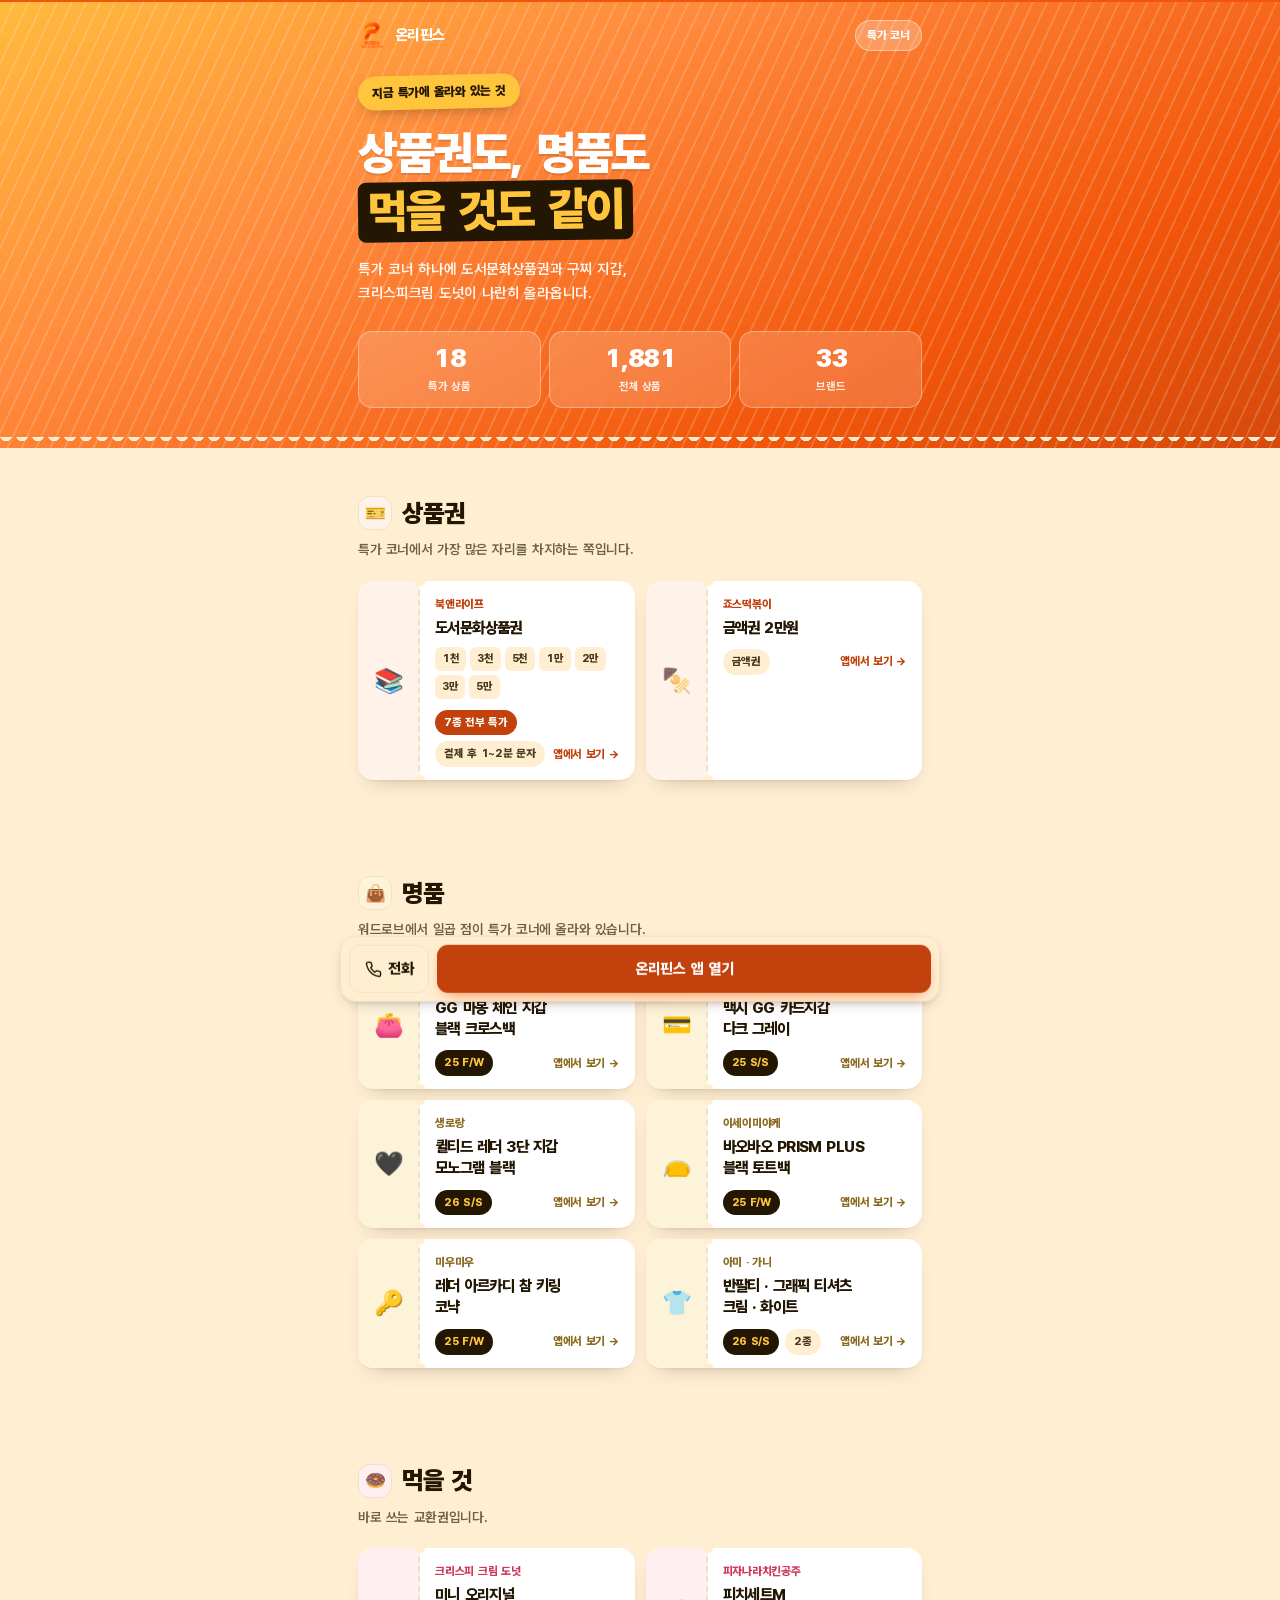
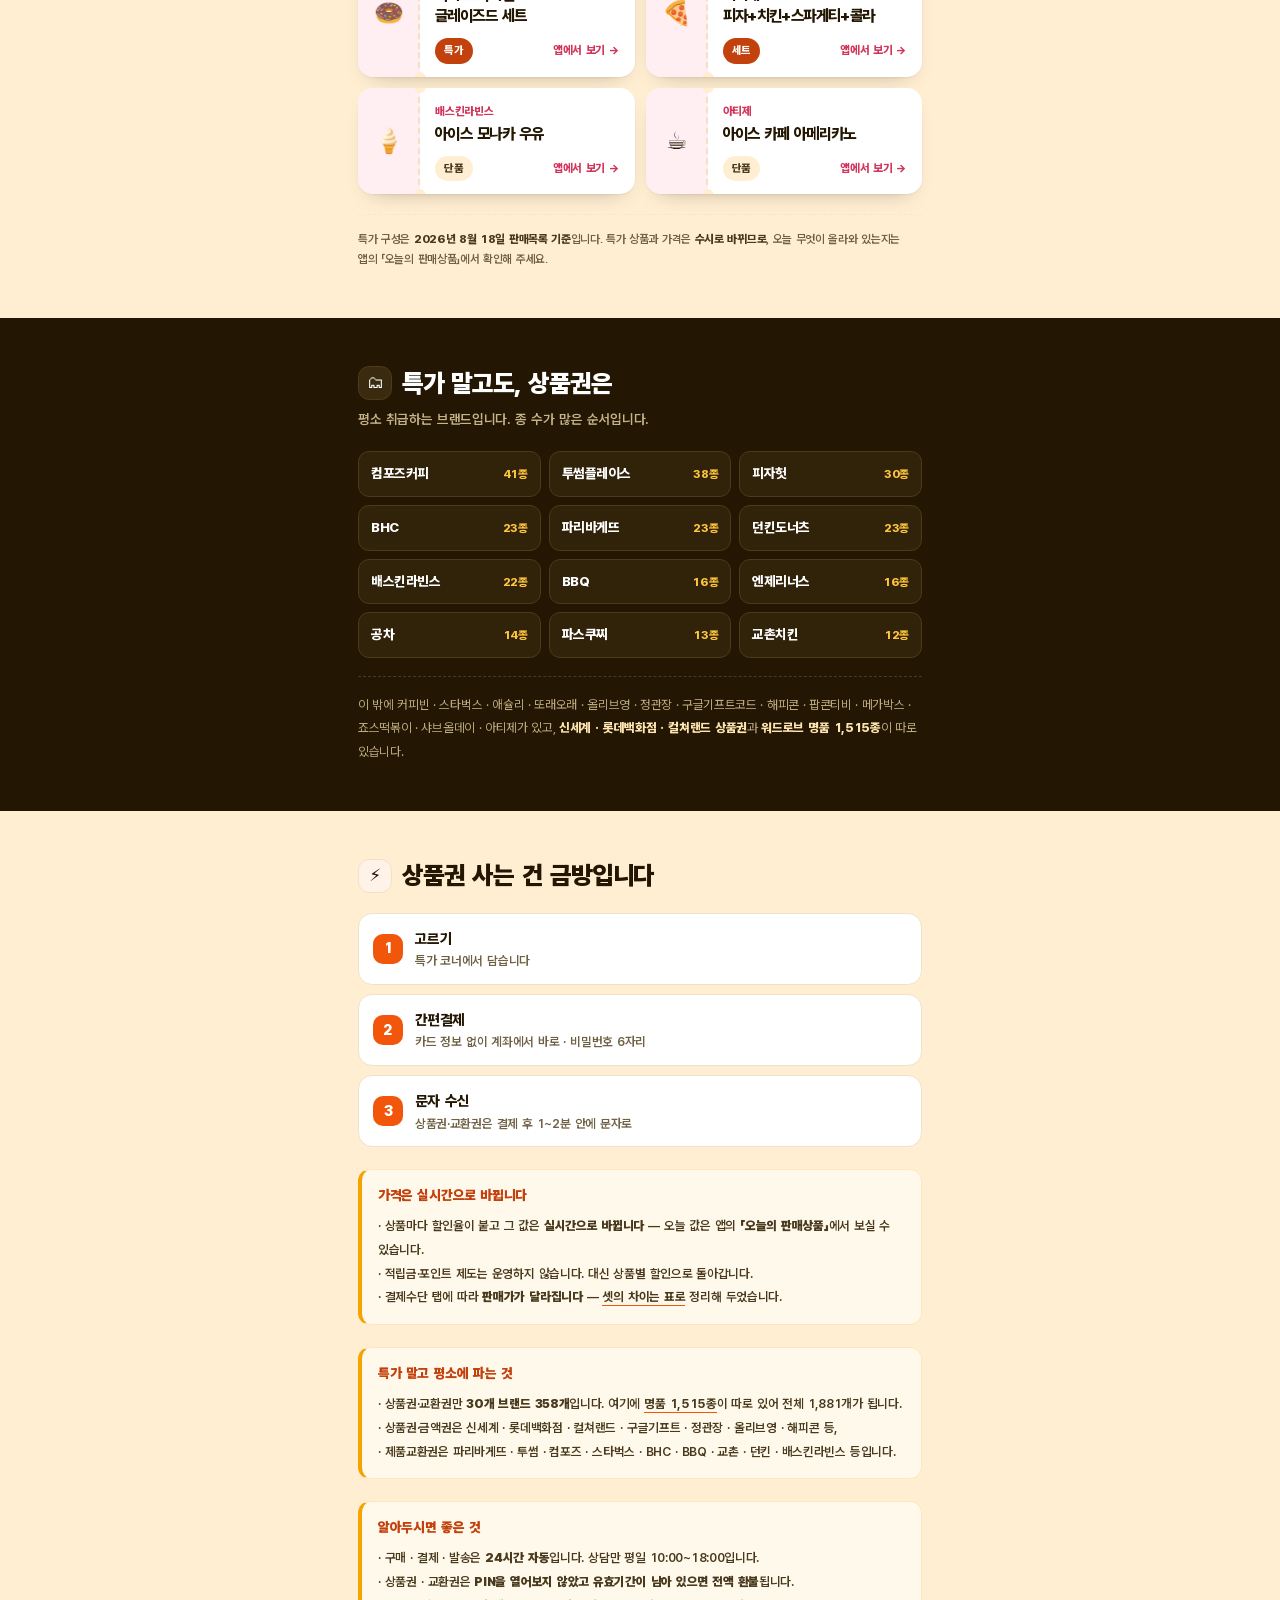
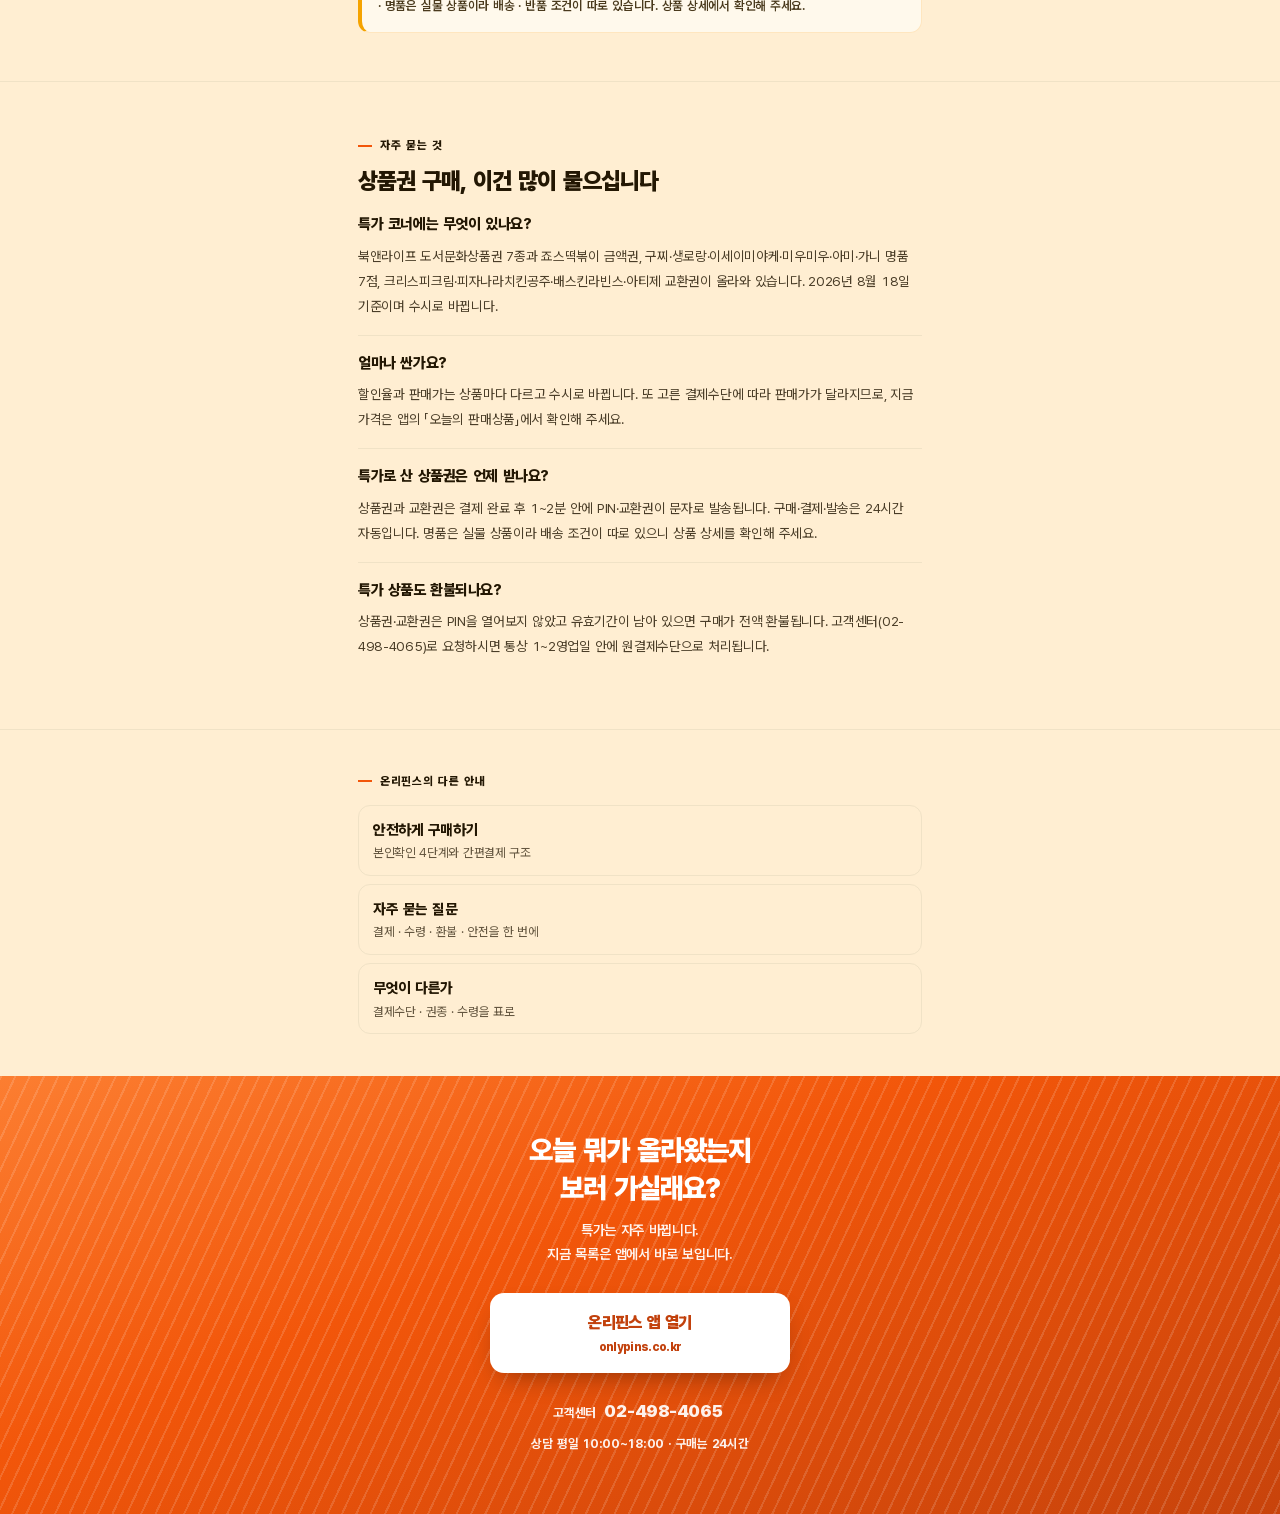
==== index.html @ bbe63d7d "Add files via upload" ====
<!DOCTYPE html>
<html lang="ko">
<head>
<meta charset="utf-8">
<meta name="viewport" content="width=device-width, initial-scale=1, viewport-fit=cover">

<!-- GA4 — 측정 ID 정본은 _사이트파일.mjs 의 GA4_ID 하나다. 여기에 값을 적지 말 것. -->
<script async src="https://www.googletagmanager.com/gtag/js?id=G-9EMR2JH7BD"></script>
<script>
  window.dataLayer = window.dataLayer || [];
  function gtag(){dataLayer.push(arguments);}
  gtag('js', new Date());
  gtag('config', 'G-9EMR2JH7BD');
</script>


<title>오늘의 상품권 특가 — 도서문화상품권·명품·먹거리 | 온리핀스</title>
<meta name="description" content="온리핀스 특가 코너의 상품권·명품·먹거리를 한자리에. 도서문화상품권 7종, 구찌·생로랑·미우미우 명품, 크리스피크림·배스킨라빈스·피자나라 교환권. 결제 후 1~2분 문자 발송, 구매는 24시간 자동입니다.">
<meta name="keywords" content="상품권 특가,상품권 할인,상품권 판매,컬쳐랜드상품권,신세계상품권,롯데상품권,문화상품권,도서문화상품권,기프티콘 할인,교환권,크리스피크림 쿠폰,배스킨라빈스 쿠폰,명품 특가,모바일상품권,온리핀스">
<meta name="robots" content="index, follow, max-image-preview:large">
<meta name="theme-color" content="#f2560a">
<!-- 파비콘 — 구글은 «모바일 검색 결과에 파비콘을 표시»한다. data URI 로는 안 되고
     크롤러가 «가져갈 수 있는 주소»여야 한다. 주소를 바꾸지 말 것(다시 크롤될 때까지 그대로). -->
<link rel="icon" type="image/png" sizes="96x96" href="/favicon.png">
<link rel="apple-touch-icon" href="/apple-touch-icon.png">
<!-- 사이트 소유확인 — 검색엔진 콘솔용. 공개 노출이 전제인 확인 토큰이라 비밀값이 아니다.
     ⚠️ 지우면 소유확인이 풀려 Search Console 접근이 끊긴다. 값은 _사이트파일.mjs 의 GSV 표에서 온다. -->
<meta name="google-site-verification" content="tQSWcEKbFO4FKMUNySO-YBs_RyIuwt_-PWj1wFrTC7w">
<meta name="google-site-verification" content="-GleRrF3YU4qh0jkxEr4fKm2OeDsyp7maoGALSA-G4Q">
<!--SEO:ABS-->
<link rel="canonical" href="https://adpr0003.onlypins.co.kr/">
<meta property="og:type" content="website">
<meta property="og:site_name" content="온리핀스">
<meta property="og:locale" content="ko_KR">
<meta property="og:url" content="https://adpr0003.onlypins.co.kr/">
<meta property="og:title" content="오늘의 특가 — 상품권·명품·먹거리 한자리에">
<meta property="og:description" content="도서문화상품권 7종부터 구찌·생로랑 명품, 크리스피크림·배스킨라빈스까지. 결제 후 1~2분 문자.">
<meta property="og:image" content="https://adpr0003.onlypins.co.kr/og-image.png">
<meta name="twitter:card" content="summary_large_image">

<!-- 구조화 데이터 — 08-18 판매목록 실측.
     ⚠️ 할인율·판매가는 수시로 바뀌므로 Product/offers 를 쓰지 않는다(어긋나면 허위표시). -->
<script type="application/ld+json">
{
  "@context": "https://schema.org",
  "@graph": [
    {
      "@type": "Organization",
      "@id": "https://adpr0003.onlypins.co.kr/#org",
      "name": "온리핀스",
      "alternateName": "ONLYPINS",
      "url": "https://onlypins.co.kr",
      "logo": "https://adpr0003.onlypins.co.kr/og-image.png",
      "contactPoint": {
        "@type": "ContactPoint",
        "telephone": "+82-2-498-4065",
        "contactType": "customer service",
        "areaServed": "KR",
        "availableLanguage": "Korean",
        "hoursAvailable": {
          "@type": "OpeningHoursSpecification",
          "dayOfWeek": ["Monday","Tuesday","Wednesday","Thursday","Friday"],
          "opens": "10:00",
          "closes": "18:00"
        }
      }
    },
    {
      "@type": "BreadcrumbList",
      "itemListElement": [
        { "@type": "ListItem", "position": 1, "name": "온리핀스", "item": "https://onlypins.co.kr" },
        { "@type": "ListItem", "position": 2, "name": "오늘의 특가", "item": "https://adpr0003.onlypins.co.kr/" }
      ]
    },
    {
      "@type": "CollectionPage",
      "@id": "https://adpr0003.onlypins.co.kr/#page",
      "url": "https://adpr0003.onlypins.co.kr/",
      "name": "오늘의 상품권 특가 — 도서문화상품권·명품·먹거리 | 온리핀스",
      "description": "도서문화상품권 7종, 구찌·생로랑·미우미우 명품 특가, 크리스피크림·배스킨라빈스·피자나라 먹거리까지.",
      "inLanguage": "ko-KR",
      "datePublished": "2026-09-09",
      "dateModified": "2026-09-09",
      "isPartOf": { "@id": "https://adpr0003.onlypins.co.kr/#org" }
    },
    {
      "@type": "FAQPage",
      "mainEntity": [
        {
          "@type": "Question",
          "name": "특가 코너에는 무엇이 있나요?",
          "acceptedAnswer": {
            "@type": "Answer",
            "text": "북앤라이프 도서문화상품권 7종과 죠스떡볶이 금액권, 구찌·생로랑·이세이미야케·미우미우·아미·가니 명품 7점, 크리스피크림·피자나라치킨공주·배스킨라빈스·아티제 교환권이 올라와 있습니다. 2026년 8월 18일 기준이며 수시로 바뀝니다."
          }
        },
        {
          "@type": "Question",
          "name": "얼마나 싼가요?",
          "acceptedAnswer": {
            "@type": "Answer",
            "text": "할인율과 판매가는 상품마다 다르고 수시로 바뀝니다. 또 고른 결제수단에 따라 판매가가 달라지므로, 지금 가격은 앱의 「오늘의 판매상품」에서 확인해 주세요."
          }
        },
        {
          "@type": "Question",
          "name": "특가로 산 상품권은 언제 받나요?",
          "acceptedAnswer": {
            "@type": "Answer",
            "text": "상품권과 교환권은 결제 완료 후 1~2분 안에 PIN·교환권이 문자로 발송됩니다. 구매·결제·발송은 24시간 자동입니다. 명품은 실물 상품이라 배송 조건이 따로 있으니 상품 상세를 확인해 주세요."
          }
        },
        {
          "@type": "Question",
          "name": "특가 상품도 환불되나요?",
          "acceptedAnswer": {
            "@type": "Answer",
            "text": "상품권·교환권은 PIN을 열어보지 않았고 유효기간이 남아 있으면 구매가 전액 환불됩니다. 고객센터(02-498-4065)로 요청하시면 통상 1~2영업일 안에 원결제수단으로 처리됩니다."
          }
        }
      ]
    }
  ]
}
</script>
<!--/SEO:ABS-->
<style>
/* 자동 생성 — python _폰트빌드.py 003-특가상품
   이 페이지에 실제로 쓰인 글자만 남긴 서브셋이다. 손으로 고치지 말 것.
   본문 글자가 바뀌면 아래 해시가 달라진다 → _검증.mjs 가 「낡았다」로 잡는다.
   charset-sha: c8efdc0d5d6b005e
   글자 450자 · 폰트 1종 · 합계 75.0KB (base64 는 약 1.33배) */
@font-face{
  font-family:'Pretendard';
  src:url([data-uri]) format('woff2');
  font-weight:100 900; font-style:normal; font-display:block;
}
</style>
<style>
  /* ─────────────────────────────────────────────
     003 특가 — v2 (2026-09-09 전면 재디자인)
     딜 / 티켓 팝. 워드로브(차분·세리프·여백)와 정반대로 간다.
     노랑·오렌지 / 굵은 산세리프(Pretendard 900) / 「진짜 티켓처럼」 세로 절취선 / 촘촘한 그리드.

     ⭐ v2 에서 바뀐 것
       ① 티켓이 «가로 절취선 + 세로 쌓기» → «왼쪽 스텁 + 세로 절취선»으로. 폰에서 세로 길이가
          줄고, 무엇보다 티켓처럼 보인다(v1 은 그냥 카드에 점선이 그어진 모양이었다).
       ② 구역마다 색을 준다(--acc) — 상품권·명품·먹을 것이 눈으로 구분된다.
       ③ 이모지는 «색 타일 안»에 넣는다. 맨몸 이모지는 기기마다 크기·정렬이 튀어 조판이 흔들린다.
     ───────────────────────────────────────────── */
  :root{
    --o:#f2560a; --o-d:#c2410c; --o-l:#ff8a3d;
    --y:#ffc63d; --y-d:#f5a300;
    --ink:#231703; --ink-2:#4a3a1d;
    --mute:#6f6144;
    --cream:#ffeed2;      /* 티켓 노치가 뚫고 나갈 «단색» 바탕.
                             ⚠️ 카드(#fff)와 색이 가까우면 노치·절취선이 «보이지 않는다».
                             #fff6e4 로 뒀더니 티켓 효과가 통째로 죽었다(09-08 실측) → 한 단 진하게. */
    --cream-2:#ffe6bf;
    --card:#ffffff;
    --line:#f0e2c6;
    --maxw:540px;

    /* ⚠️ 이 페이지가 밝은 화면임을 «선언»한다. 안 적으면 안드로이드 크롬의 자동 다크가
       색을 제 맘대로 뒤집어 대비가 무너진다(우리가 고른 색이 아니게 된다). */
    color-scheme:light;
    /* 공통 품질 레이어(_공통.css) 계약 — 값을 새로 적지 않고 위 팔레트를 가리킨다. */
    --u-accent:var(--o); --u-accent-2:var(--o-d); --u-on-accent:#fff;
    --u-ink:var(--ink); --u-paper:var(--cream); --u-line:var(--line);
    --u-pad:18px;
    --u-h1-min:31px; --u-h1-vw:9.75vw; --u-h1-max:46px;
  }
  *,*::before,*::after{box-sizing:border-box}
  html{-webkit-text-size-adjust:100%}
  body{
    margin:0; background:var(--cream); color:var(--ink);
    font-family:'Pretendard',system-ui,-apple-system,"Segoe UI","Apple SD Gothic Neo","Malgun Gothic",sans-serif;
    font-size:15.5px; line-height:1.62; letter-spacing:-.02em;
    font-feature-settings:"tnum" 1;
    word-break:keep-all; overflow-wrap:break-word;
  }
  .wrap{max-width:var(--maxw); margin:0 auto; padding:0 var(--u-pad)}
  section{padding:clamp(36px,9vw,48px) 0; --acc:var(--o-d); --acc-t:#fff2e8}
  h1,h2,h3{margin:0; font-weight:900; letter-spacing:-.045em; line-height:1.22}
  p{margin:0}

  /* ══ 히어로 ══════════════════════════════ */
  .hero{
    position:relative; overflow:hidden; color:#fff;
    background:linear-gradient(152deg,var(--y) -8%, var(--o-l) 34%, var(--o) 74%, var(--o-d) 118%);
  }
  .hero::before{     /* 비스듬한 줄무늬 — 「세일」의 시각 언어 */
    content:""; position:absolute; inset:0; pointer-events:none; opacity:.16;
    background:repeating-linear-gradient(115deg, #fff 0 2px, transparent 2px 13px);
  }
  .hero::after{      /* 아래 가장자리 톱니 — 티켓을 찢어낸 자리 */
    content:""; position:absolute; left:0; right:0; bottom:-1px; height:12px;
    background:radial-gradient(circle at 6px -2px, var(--cream) 6px, transparent 6.5px) repeat-x;
    background-size:16px 12px;
  }
  .hero-in{position:relative; max-width:var(--maxw); margin:0 auto; padding:20px var(--u-pad) 40px}

  .bar{display:flex; align-items:center; gap:9px; margin-bottom:24px}
  .bar img{width:28px; height:28px; border-radius:8px; display:block}
  .bar .bn{font-weight:800; font-size:15px; letter-spacing:-.04em}
  .bar .tag{
    margin-left:auto; font-size:11.5px; font-weight:800;
    background:rgba(255,255,255,.24); border:1px solid rgba(255,255,255,.42);
    padding:5px 11px; border-radius:999px; letter-spacing:-.02em;
  }
  .badge{
    display:inline-block; font-size:12.5px; font-weight:900; color:var(--ink);
    background:var(--y); padding:7px 14px; border-radius:999px; margin-bottom:16px;
    box-shadow:0 6px 16px -8px rgba(35,23,3,.5); transform:rotate(-1.4deg);
  }
  h1{color:#fff; text-shadow:0 2px 0 rgba(0,0,0,.10)}
  h1 .u{
    display:inline-block; background:var(--ink); color:var(--y);
    padding:1px 10px 3px; border-radius:8px; transform:rotate(-.8deg);
  }
  .hsub{margin-top:16px; font-size:14.5px; font-weight:600; color:rgba(255,255,255,.94); line-height:1.66}

  .stats{
    display:grid; grid-template-columns:repeat(3,1fr); gap:8px; margin-top:26px;
  }
  .st{
    background:rgba(255,255,255,.17); border:1px solid rgba(255,255,255,.34);
    border-radius:14px; padding:13px 6px 11px; text-align:center;
    -webkit-backdrop-filter:blur(6px); backdrop-filter:blur(6px);
  }
  .st .v{font-size:clamp(21px,6.2vw,26px); font-weight:900; letter-spacing:-.05em; line-height:1}
  .st .l{font-size:11px; font-weight:700; color:rgba(255,255,255,.86); margin-top:7px}

  /* ══ 구역 머리 ═══════════════════════════ */
  .sh{display:flex; align-items:center; gap:10px}
  .sh .ic{
    width:34px; height:34px; border-radius:11px; flex:none;
    display:grid; place-items:center; font-size:17px; line-height:1;
    background:var(--acc-t); border:1px solid var(--line);
  }
  .sh h2{font-size:clamp(21px,6vw,25px)}
  .ssub{margin-top:9px; font-size:13.5px; color:var(--mute); font-weight:600}

  /* ══ 티켓 ════════════════════════════════
     왼쪽 스텁 + 세로 절취선. 노치는 바탕색(--cream)으로 «뚫어» 그린다. */
  .tickets{display:grid; gap:11px; margin-top:20px}
  .tk{
    position:relative; display:grid; grid-template-columns:62px 1fr;
    background:var(--card); border-radius:15px; overflow:hidden;
    box-shadow:0 1px 2px rgba(35,23,3,.05), 0 10px 22px -14px rgba(35,23,3,.35);
  }
  .tk .stub{
    position:relative; display:grid; place-items:center; font-size:24px; line-height:1;
    background:var(--acc-t);
  }
  .tk .stub::after{      /* 절취선 */
    content:""; position:absolute; right:0; top:9px; bottom:9px; width:0;
    border-right:2px dashed var(--line);
  }
  .tk::before, .tk::after{   /* 절취선 양끝 노치 */
    content:""; position:absolute; left:62px; width:11px; height:11px; border-radius:50%;
    background:var(--cream); transform:translateX(-50%); z-index:1;
  }
  .tk::before{top:-6px}
  .tk::after{bottom:-6px}
  .tk .body{padding:14px 15px 13px}
  .tk .br{font-size:11.5px; font-weight:800; color:var(--acc); letter-spacing:-.02em}
  .tk .nm{font-size:15.5px; font-weight:800; letter-spacing:-.04em; margin-top:3px; line-height:1.38}
  .dens{display:flex; flex-wrap:wrap; gap:4px; margin-top:9px}
  .dens .dn{
    font-size:11px; font-weight:800; color:var(--ink-2);
    background:var(--cream); border-radius:6px; padding:3px 7px;
  }
  .tk-bot{display:flex; flex-wrap:wrap; align-items:center; gap:6px; margin-top:11px}
  .pill{
    font-size:11px; font-weight:800; letter-spacing:-.02em;
    background:var(--cream); color:var(--ink-2); border-radius:999px; padding:4px 9px;
  }
  .pill.hot{background:var(--o-d); color:#fff}
  .pill.gold{background:var(--ink); color:var(--y)}
  .go{margin-left:auto; font-size:11.5px; font-weight:800; color:var(--acc); white-space:nowrap}

  /* ══ 전체 카탈로그 ═══════════════════════ */
  .cat{background:var(--ink); color:#fff; --acc:var(--y); --acc-t:#3a2a10}
  .cat .sh .ic{background:#3a2a10; border-color:#4d3a18}
  .cat .ssub{color:#c6b489}
  .grid{display:grid; grid-template-columns:1fr 1fr; gap:8px; margin-top:20px}
  .gi{
    display:flex; align-items:baseline; gap:8px;
    background:#31220a; border:1px solid #4d3a18; border-radius:11px; padding:11px 12px;
  }
  .gi .n{font-size:13.5px; font-weight:800; letter-spacing:-.035em}
  .gi .c{margin-left:auto; font-size:11.5px; font-weight:800; color:var(--y)}
  .more{
    margin-top:18px; font-size:12.5px; color:#bdaa80; line-height:1.85;
    padding-top:16px; border-top:1px dashed #4d3a18;
  }
  .more b{color:#ffe6b0; font-weight:800}

  /* ══ 사는 법 ═════════════════════════════ */
  .flow{display:grid; gap:9px; margin-top:20px}
  .fl{
    display:flex; align-items:center; gap:12px;
    background:var(--card); border:1px solid var(--line); border-radius:14px; padding:13px 14px;
  }
  .fl .n{
    width:30px; height:30px; border-radius:10px; flex:none;
    display:grid; place-items:center; font-size:14px; font-weight:900;
    background:var(--o); color:#fff;
  }
  .fl .t{font-size:14.5px; font-weight:800; letter-spacing:-.035em}
  .fl .d{font-size:12.5px; color:var(--mute); margin-top:2px; font-weight:600; line-height:1.5}

  .memo{
    margin-top:22px; background:#fff9ec; border:1px solid var(--cream-2);
    border-left:4px solid var(--y-d); border-radius:12px; padding:15px 16px;
  }
  .memo .h{font-size:13.5px; font-weight:900; color:var(--o-d); margin-bottom:7px}
  .memo .p{font-size:12.5px; color:var(--ink-2); line-height:1.9; font-weight:600}
  .memo .p b{font-weight:900}

  .asof{
    margin-top:20px; padding-top:15px; border-top:1px dashed var(--cream-2);
    font-size:11.5px; color:var(--mute); line-height:1.72; font-weight:600;
  }
  .asof b{color:var(--ink-2); font-weight:800}

  /* ══ CTA ═════════════════════════════════ */
  .cta{
    position:relative; overflow:hidden; text-align:center; color:#fff;
    background:linear-gradient(158deg,var(--o-l) -12%, var(--o) 40%, var(--o-d) 108%);
    padding:clamp(44px,11vw,56px) 0 clamp(48px,12vw,60px);
  }
  .cta::before{
    content:""; position:absolute; inset:0; opacity:.14; pointer-events:none;
    background:repeating-linear-gradient(115deg, #fff 0 2px, transparent 2px 13px);
  }
  .cta .wrap{position:relative}
  .cta h2{font-size:clamp(23px,6.8vw,28px); line-height:1.34}
  .cta .s{margin-top:12px; font-size:14px; font-weight:600; color:rgba(255,255,255,.94); line-height:1.7}
  .btn{
    display:block; margin:26px auto 0; max-width:300px;
    background:#fff; color:var(--o-d);
    font-size:16.5px; font-weight:900; letter-spacing:-.04em;
    padding:16px 20px; border-radius:14px; text-decoration:none;
    box-shadow:0 12px 28px -12px rgba(0,0,0,.42);
  }
  .btn .u{display:block; font-size:12px; font-weight:800; color:var(--o-d); margin-top:2px}
  .call{margin-top:16px; font-size:12.5px; color:rgba(255,255,255,.92); line-height:1.7; font-weight:700}
  /* 번호는 링크다 — 폰에서 눌러 바로 걸리게. 겉모습은 그대로, 탭 타깃만 확보한다. */
  .call .no{
    display:inline-flex; align-items:center; min-height:44px; padding:0 4px;
    font-size:17px; font-weight:900; letter-spacing:-.03em;
    color:inherit; text-decoration:none;
  }

  @media (min-width:560px){
    :root{--maxw:600px}
    .tickets{grid-template-columns:1fr 1fr}
    .grid{grid-template-columns:repeat(3,1fr)}
  }
</style>
<style>
/* ─────────────────────────────────────────────
   _공통.css — 홍보 랜딩 4종 공용 「모바일 품질 레이어」  (2026-09-09 신설)

   무엇을 담나 : 네 페이지가 «똑같이» 지켜야 하는 것만 담는다.
                 안전영역 · 유동 타이포 · 탭 피드백 · 포커스 · 모션 · 고정 CTA 바.
   무엇을 안 담나: 색 · 서체 · 레이아웃. 그건 페이지마다 다른 «정체성»이라 각 page.src.html 몫이다.

   ⚠️ 주입 위치는 «페이지 <style> 다음»이다(_랜딩빌드.mjs 의 COMMON_CSS 자리).
      뒤에 와야 같은 특정도에서 이 레이어가 이긴다. 앞에 넣으면 조용히 무시된다.

   ⭐ 페이지가 지켜야 할 계약 — :root 에 아래를 «기존 변수를 가리켜» 정의한다.
      값을 새로 적지 말 것(같은 상수가 두 곳에 생기면 조용히 갈린다 · AGENTS.md §7.2 🅖).

        --u-accent      주 강조색        예) var(--o)
        --u-on-accent   강조색 위 글자색  예) #fff
        --u-ink         본문 잉크        예) var(--ink)
        --u-paper       바탕             예) var(--paper)
        --u-line        경계선           예) var(--line)
        --u-pad         .wrap 좌우 패딩   ← .wrap 은 이 변수를 써야 한다(양쪽에 적지 말 것)
        --u-h1-min      h1 최소 크기
        --u-h1-max      h1 최대 크기
   ───────────────────────────────────────────── */

/* ── 1. 안전영역 — 노치·홈바를 피한다 ─────────
   viewport-fit=cover 를 켜 둔 채 env() 를 안 쓰면, 가로 모드 아이폰에서
   본문이 노치 밑으로 들어간다. 세로에서는 inset 이 0 이라 아무 영향이 없다. */
/* ⚠️ 히어로 안쪽 상자의 «클래스명이 페이지마다 다르다»(.hero-inner / .hero-in).
   여기에 이름을 나열하면 페이지가 하나 늘 때마다 이 파일도 고쳐야 한다 —
   그래서 이름이 아니라 «표시»(data-uedge)로 잡는다. 화면 가장자리에 닿는 상자에 붙인다. */
.wrap, [data-uedge]{
  padding-left:max(var(--u-pad), env(safe-area-inset-left));
  padding-right:max(var(--u-pad), env(safe-area-inset-right));
}

/* ── 2. 유동 타이포 — 320px(SE·폴드 커버)에서 430px(프로맥스)까지 ──
   px 고정이면 320 에서 답답하고 430 에서 허전하다. 8.4vw 는 두 끝을 다 잡는 기울기다. */
/* ⚠️ 기울기(--u-h1-vw)는 페이지마다 다르다 — 지금 크기를 «390px 기준으로 유지»하는 값이라야 한다.
   한 값으로 통일하면 제목이 커지거나 작아져 네 페이지의 인상이 바뀐다. */
h1{font-size:clamp(var(--u-h1-min), var(--u-h1-vw, 8.4vw), var(--u-h1-max))}
h1, h2{text-wrap:balance}      /* 제목 끝줄에 한 낱말만 남는 것을 막는다 */
p{text-wrap:pretty}

/* ── 3. 손가락 — 탭 피드백 · 포커스 · 최소 타깃 ─ */
a, button{
  -webkit-tap-highlight-color:transparent;
  touch-action:manipulation;           /* 더블탭 확대 대기 300ms 제거 */
}
a:active, button:active{transform:scale(.985)}
a, button{transition:transform .12s ease}
:focus-visible{
  outline:2px solid var(--u-accent);
  outline-offset:3px;
  border-radius:6px;
}
/* 키보드가 아닌 탭에서는 링을 그리지 않는다(모바일에서 눌린 뒤 링이 남는 문제) */
:focus:not(:focus-visible){outline:none}

/* ── 4. 이미지 — 레이아웃이 튀지 않게 ────────── */
img{max-width:100%; height:auto}

/* ── 5. 가로 스크롤러 — 페이지까지 끌려가지 않게 ─ */
[data-uscroll]{overscroll-behavior-x:contain; scroll-padding-inline:var(--u-pad)}

/* ── 6. 고정 CTA 바 ───────────────────────────
   앱 열기 버튼이 4,800px 아래 «맨 끝»에만 있으면, 중간에서 마음먹은 사람이
   거기까지 스크롤해야 한다. 히어로를 지나면 떠 있고, 맨 아래 CTA 가 보이면 숨는다. */
.ubar{
  position:fixed; left:0; right:0; bottom:0; z-index:50;
  padding:10px max(12px, env(safe-area-inset-left)) calc(10px + env(safe-area-inset-bottom)) max(12px, env(safe-area-inset-right));
  transform:translateY(130%);
  transition:transform .28s cubic-bezier(.22,1,.36,1);
  pointer-events:none;
}
.ubar.on{transform:translateY(0); pointer-events:auto}
/* ⚠️ 바 아래에 «그늘»(--u-paper 그라데이션)을 깔았다가 되물렸다(2026-09-09 실측).
   바는 밝은 구역과 어두운 구역 «양쪽» 위를 지나가는데, 그늘 색은 한 가지뿐이라
   반대 색 구역에서는 오히려 글자를 뿌옇게 지운다(002 의 검은 결제 구역에서 확인).
   대신 바 자신을 더 불투명하게 만들어 해결한다 — 뒤가 무슨 색이든 안전하다. */
.ubar-in{
  max-width:var(--maxw); margin:0 auto;
  display:flex; gap:8px; align-items:stretch;
  background:color-mix(in srgb, var(--u-paper) 93%, transparent);
  -webkit-backdrop-filter:saturate(180%) blur(14px);
  backdrop-filter:saturate(180%) blur(14px);
  border:1px solid var(--u-line);
  border-radius:16px;
  padding:8px;
  box-shadow:0 6px 18px -8px rgba(0,0,0,.28), 0 2px 6px -3px rgba(0,0,0,.18);
}
/* ⚠️ color-mix 미지원 브라우저에서는 위 background 가 통째로 무시돼 «투명»이 된다.
   먼저 불투명 바탕을 깔아 두고, 지원하는 곳에서만 반투명으로 덮는다. */
@supports not (background:color-mix(in srgb, red 50%, transparent)){
  .ubar-in{background:var(--u-paper)}
}
.ubar a{
  display:flex; align-items:center; justify-content:center; gap:6px;
  min-height:48px;                       /* 손가락 최소 타깃 */
  font-size:15px; font-weight:800; letter-spacing:-.02em;
  text-decoration:none; border-radius:11px;
}
.ubar .ub-tel{
  flex:0 0 auto; padding:0 15px;
  color:var(--u-ink); background:transparent;
  border:1px solid var(--u-line);
}
/* ⚠️ 흰 글자를 밝은 주황이 받치면 3.4:1 밖에 안 나온다. 버튼·바처럼 «글자를 얹는» 자리는
   --u-accent-2(진한 쪽)를 쓴다. 안 정한 페이지는 --u-accent 그대로 떨어진다. */
.ubar .ub-cta{
  flex:1 1 auto; padding:0 14px;
  color:var(--u-on-accent); background:var(--u-accent-2, var(--u-accent));
  box-shadow:0 6px 16px -8px var(--u-accent);
}
.ubar svg{width:17px; height:17px; flex:none}

/* -- 6-1. 본문 안의 링크 ----------------------
   문장 속에서 다른 안내로 건너가는 링크. 밑줄을 옅게 깔아 「글의 흐름」을 끊지 않는다.
   ⚠️ 색은 --u-accent 를 쓰지 않는다 - 페이지마다 밝기가 달라 본문에서 대비가 무너진다(2026-09-09).
      잉크색 그대로 두고 「밑줄」로만 구분한다. */
a.xl{
  color:inherit; text-decoration:none;
  border-bottom:1.5px solid var(--u-accent);
  padding-bottom:1px; font-weight:700;
}
a.xl:hover{border-bottom-color:currentColor}

/* -- 6-2. 형제 사이트 링크 --------------------
   네 사이트가 서로 고립돼 있으면 크롤러가 «발견»할 길이 사이트맵뿐이고,
   주제가 묶여 있다는 신호도 없다. 색은 토큰으로만 - 페이지 정체성은 건드리지 않는다. */
.usib{padding:clamp(30px,8vw,42px) 0; border-top:1px solid var(--u-line)}
/* ⚠️ 라벨 색으로 --u-accent 를 쓰면 안 된다 — 페이지마다 밝기가 달라 대비가 무너진다
   (002 의 금색에서 2.22:1 · 2026-09-09 실측). 글자는 잉크로 두고 강조색은 «막대»로만 쓴다. */
.usib-h{
  display:flex; align-items:center; gap:8px;
  font-size:11.5px; font-weight:800; letter-spacing:.06em;
  color:var(--u-ink); margin-bottom:14px;
}
.usib-h::before{content:""; width:14px; height:2px; background:var(--u-accent); flex:none}
.usib-l{list-style:none; margin:0; padding:0; display:grid; gap:8px}
.usib-l a{
  display:flex; flex-direction:column; gap:3px; min-height:56px;
  justify-content:center; padding:12px 14px;
  border:1px solid var(--u-line); border-radius:12px;
  text-decoration:none; color:inherit;
}
.usib-l b{font-size:14.5px; font-weight:800; letter-spacing:-.03em}
.usib-l span{font-size:12.5px; opacity:.7; line-height:1.5}

/* ── 6-3. 자주 묻는 것 ─────────────────────────
   ⚠️ 이 구역의 «글»은 빌드가 그 페이지의 FAQPage 구조화 데이터에서 만들어 넣는다.
      화면과 마크업을 사람이 따로 적으면 언젠가 갈리고, 그때 구글은 «안 보이는 내용을 마크업했다»고 본다.
   색은 토큰으로만 — 페이지 정체성은 건드리지 않는다. */
.ufaq{padding:clamp(38px,10vw,54px) 0; border-top:1px solid var(--u-line)}
.ufaq-h{
  display:flex; align-items:center; gap:8px;
  font-size:11.5px; font-weight:800; letter-spacing:.06em;
  color:var(--u-ink); margin-bottom:12px;
}
.ufaq-h::before{content:""; width:14px; height:2px; background:var(--u-accent); flex:none}
.ufaq h2{margin:0 0 4px}
.ufaq dl{margin:18px 0 0}
.ufaq dt{
  font-size:15px; font-weight:800; letter-spacing:-.03em; line-height:1.5;
  padding-top:16px; border-top:1px solid var(--u-line);
}
.ufaq dt:first-of-type{padding-top:0; border-top:0}
.ufaq dd{margin:8px 0 16px; font-size:13.5px; line-height:1.85; opacity:.82}

/* ── 7. 스크롤 진행 표시 ──────────────────────
   JS 없이 CSS 스크롤 타임라인으로만 그린다. 미지원 브라우저는 그냥 안 보인다. */
.uprog{display:none}
@supports (animation-timeline:scroll()){
  .uprog{
    display:block; position:fixed; inset:0 0 auto 0; height:2px; z-index:60;
    background:var(--u-accent); transform-origin:0 50%;
    animation:u-prog linear both; animation-timeline:scroll(root);
  }
  @keyframes u-prog{from{transform:scaleX(0)} to{transform:scaleX(1)}}
}

/* ── 8. 진입 리빌 — 섹션이 화면에 들어올 때 ────
   스크롤 타임라인이라 JS 가 0 이고, 미지원 브라우저에서는 «처음부터 보이는» 상태다.

   ⚠️⚠️ 투명도(opacity)를 쓰지 않는다 — «움직임»만 쓴다. 실측으로 데었다(2026-09-09):
   opacity 로 페이드를 넣었더니 «스크롤이 일어나지 않는 맥락»에서 본문이 통째로 사라졌다.
   전체페이지 캡처(우리 검증 도구가 쓰는 방식)·인쇄·화면을 그려 보는 크롤러가 전부 그 맥락이다.
   화면 밖 구간은 타임라인이 0% 라 «영영 투명한 채»로 찍힌다.
   translateY 만 쓰면 최악의 경우에도 14px 밀린 «보이는» 상태로 남는다. */
@supports (animation-timeline:view()){
  @media (prefers-reduced-motion:no-preference){
    section{
      animation:u-rise linear both;
      animation-timeline:view();
      animation-range:entry 0% entry 34%;
    }
    @keyframes u-rise{from{transform:translateY(14px)} to{transform:none}}
  }
}

/* ── 9. 모션을 줄여 달라고 한 사람에게는 전부 끈다 ─ */
@media (prefers-reduced-motion:reduce){
  *, *::before, *::after{
    animation-duration:.01ms !important; animation-iteration-count:1 !important;
    transition-duration:.01ms !important; scroll-behavior:auto !important;
  }
  .ubar{transition:none}
}

/* ── 10. 인쇄 ─────────────────────────────── */
@media print{
  .ubar, .uprog{display:none !important}
  section{animation:none !important; transform:none !important}
}
</style>
</head>

<body>

<!-- ── 히어로 ───────────────────────────── -->
<header class="hero">
  <div class="hero-in" data-uedge>
    <div class="bar">
      <img src="[data-uri]" alt="온리핀스">
      <span class="bn">온리핀스</span>
      <span class="tag">특가 코너</span>
    </div>

    <span class="badge">지금 특가에 올라와 있는 것</span>

    <h1>
      상품권도, 명품도<br>
      <span class="u">먹을 것도 같이</span>
    </h1>

    <p class="hsub">
      특가 코너 하나에 도서문화상품권과 구찌 지갑,<br>
      크리스피크림 도넛이 나란히 올라옵니다.
    </p>

    <div class="stats">
      <div class="st"><div class="v">18</div><div class="l">특가 상품</div></div>
      <div class="st"><div class="v">1,881</div><div class="l">전체 상품</div></div>
      <div class="st"><div class="v">33</div><div class="l">브랜드</div></div>
    </div>
  </div>
</header>

<main>

<!-- ── 특가: 상품권 ─────────────────────── -->
<section>
  <div class="wrap">
    <div class="sh"><span class="ic">🎫</span><h2>상품권</h2></div>
    <p class="ssub">특가 코너에서 가장 많은 자리를 차지하는 쪽입니다.</p>

    <div class="tickets">
      <div class="tk">
        <div class="stub">📚</div>
        <div class="body">
          <div class="br">북앤라이프</div>
            <div class="nm">도서문화상품권</div>
            <div class="dens">
              <span class="dn">1천</span><span class="dn">3천</span><span class="dn">5천</span>
              <span class="dn">1만</span><span class="dn">2만</span><span class="dn">3만</span>
              <span class="dn">5만</span>
            </div>
          <div class="tk-bot"><span class="pill hot">7종 전부 특가</span>
          <span class="pill">결제 후 1~2분 문자</span>
          <span class="go">앱에서 보기 →</span></div>
        </div>
      </div>

      <div class="tk">
        <div class="stub">🍢</div>
        <div class="body">
          <div class="br">죠스떡볶이</div>
            <div class="nm">금액권 2만원</div>
          <div class="tk-bot"><span class="pill">금액권</span>
          <span class="go">앱에서 보기 →</span></div>
        </div>
      </div>
    </div>
  </div>
</section>

<!-- ── 특가: 명품 ───────────────────────── -->
<section style="--acc:#8a6a1f; --acc-t:#fdf3d9">
  <div class="wrap">
    <div class="sh"><span class="ic">👜</span><h2>명품</h2></div>
    <p class="ssub">워드로브에서 일곱 점이 특가 코너에 올라와 있습니다.</p>

    <div class="tickets">
      <div class="tk">
        <div class="stub">👛</div>
        <div class="body">
          <div class="br">구찌</div><div class="nm">GG 마몽 체인 지갑<br>블랙 크로스백</div>
          <div class="tk-bot"><span class="pill gold">25 F/W</span><span class="go">앱에서 보기 →</span></div>
        </div>
      </div>

      <div class="tk">
        <div class="stub">💳</div>
        <div class="body">
          <div class="br">구찌</div><div class="nm">맥시 GG 카드지갑<br>다크 그레이</div>
          <div class="tk-bot"><span class="pill gold">25 S/S</span><span class="go">앱에서 보기 →</span></div>
        </div>
      </div>

      <div class="tk">
        <div class="stub">🖤</div>
        <div class="body">
          <div class="br">생로랑</div><div class="nm">퀼티드 레더 3단 지갑<br>모노그램 블랙</div>
          <div class="tk-bot"><span class="pill gold">26 S/S</span><span class="go">앱에서 보기 →</span></div>
        </div>
      </div>

      <div class="tk">
        <div class="stub">👝</div>
        <div class="body">
          <div class="br">이세이미야케</div><div class="nm">바오바오 PRISM PLUS<br>블랙 토트백</div>
          <div class="tk-bot"><span class="pill gold">25 F/W</span><span class="go">앱에서 보기 →</span></div>
        </div>
      </div>

      <div class="tk">
        <div class="stub">🔑</div>
        <div class="body">
          <div class="br">미우미우</div><div class="nm">레더 아르카디 참 키링<br>코냑</div>
          <div class="tk-bot"><span class="pill gold">25 F/W</span><span class="go">앱에서 보기 →</span></div>
        </div>
      </div>

      <div class="tk">
        <div class="stub">👕</div>
        <div class="body">
          <div class="br">아미 · 가니</div><div class="nm">반팔티 · 그래픽 티셔츠<br>크림 · 화이트</div>
          <div class="tk-bot"><span class="pill gold">26 S/S</span><span class="pill">2종</span><span class="go">앱에서 보기 →</span></div>
        </div>
      </div>
    </div>
  </div>
</section>

<!-- ── 특가: 먹거리 ─────────────────────── -->
<section style="--acc:#d1365c; --acc-t:#ffeef2">
  <div class="wrap">
    <div class="sh"><span class="ic">🍩</span><h2>먹을 것</h2></div>
    <p class="ssub">바로 쓰는 교환권입니다.</p>

    <div class="tickets">
      <div class="tk">
        <div class="stub">🍩</div>
        <div class="body">
          <div class="br">크리스피 크림 도넛</div><div class="nm">미니 오리지널<br>글레이즈드 세트</div>
          <div class="tk-bot"><span class="pill hot">특가</span><span class="go">앱에서 보기 →</span></div>
        </div>
      </div>

      <div class="tk">
        <div class="stub">🍕</div>
        <div class="body">
          <div class="br">피자나라치킨공주</div><div class="nm">피치세트M<br>피자+치킨+스파게티+콜라</div>
          <div class="tk-bot"><span class="pill hot">세트</span><span class="go">앱에서 보기 →</span></div>
        </div>
      </div>

      <div class="tk">
        <div class="stub">🍦</div>
        <div class="body">
          <div class="br">배스킨라빈스</div><div class="nm">아이스 모나카 우유</div>
          <div class="tk-bot"><span class="pill">단품</span><span class="go">앱에서 보기 →</span></div>
        </div>
      </div>

      <div class="tk">
        <div class="stub">☕</div>
        <div class="body">
          <div class="br">아티제</div><div class="nm">아이스 카페 아메리카노</div>
          <div class="tk-bot"><span class="pill">단품</span><span class="go">앱에서 보기 →</span></div>
        </div>
      </div>
    </div>

    <p class="asof">
      특가 구성은 <b>2026년 8월 18일 판매목록 기준</b>입니다.
      특가 상품과 가격은 <b>수시로 바뀌므로</b>, 오늘 무엇이 올라와 있는지는 앱의 「오늘의 판매상품」에서 확인해 주세요.
    </p>
  </div>
</section>

<!-- ── 전체 카탈로그 ────────────────────── -->
<section class="cat">
  <div class="wrap">
    <div class="sh"><span class="ic">🗂</span><h2>특가 말고도, 상품권은</h2></div>
    <p class="ssub">평소 취급하는 브랜드입니다. 종 수가 많은 순서입니다.</p>

    <div class="grid">
      <div class="gi"><div class="n">컴포즈커피</div><div class="c">41종</div></div>
      <div class="gi"><div class="n">투썸플레이스</div><div class="c">38종</div></div>
      <div class="gi"><div class="n">피자헛</div><div class="c">30종</div></div>
      <div class="gi"><div class="n">BHC</div><div class="c">23종</div></div>
      <div class="gi"><div class="n">파리바게뜨</div><div class="c">23종</div></div>
      <div class="gi"><div class="n">던킨도너츠</div><div class="c">23종</div></div>
      <div class="gi"><div class="n">배스킨라빈스</div><div class="c">22종</div></div>
      <div class="gi"><div class="n">BBQ</div><div class="c">16종</div></div>
      <div class="gi"><div class="n">엔제리너스</div><div class="c">16종</div></div>
      <div class="gi"><div class="n">공차</div><div class="c">14종</div></div>
      <div class="gi"><div class="n">파스쿠찌</div><div class="c">13종</div></div>
      <div class="gi"><div class="n">교촌치킨</div><div class="c">12종</div></div>
    </div>

    <div class="more">
      이 밖에 커피빈 · 스타벅스 · 애슐리 · 또래오래 · 올리브영 · 정관장 · 구글기프트코드 ·
      해피콘 · 팝콘티비 · 메가박스 · 죠스떡볶이 · 샤브올데이 · 아티제가 있고,
      <b>신세계 · 롯데백화점 · 컬쳐랜드 상품권</b>과 <b>워드로브 명품 1,515종</b>이 따로 있습니다.
    </div>
  </div>
</section>

<!-- ── 사는 법 ──────────────────────────── -->
<section>
  <div class="wrap">
    <div class="sh"><span class="ic">⚡</span><h2>상품권 사는 건 금방입니다</h2></div>

    <div class="flow">
      <div class="fl">
        <span class="n">1</span>
        <div><div class="t">고르기</div><div class="d">특가 코너에서 담습니다</div></div>
      </div>
      <div class="fl">
        <span class="n">2</span>
        <div><div class="t">간편결제</div><div class="d">카드 정보 없이 계좌에서 바로 · 비밀번호 6자리</div></div>
      </div>
      <div class="fl">
        <span class="n">3</span>
        <div><div class="t">문자 수신</div><div class="d">상품권·교환권은 결제 후 1~2분 안에 문자로</div></div>
      </div>
    </div>

    <div class="memo">
      <div class="h">가격은 실시간으로 바뀝니다</div>
      <div class="p">
        · 상품마다 할인율이 붙고 그 값은 <b>실시간으로 바뀝니다</b> — 오늘 값은 앱의 <b>「오늘의 판매상품」</b>에서 보실 수 있습니다.<br>
        · 적립금·포인트 제도는 운영하지 않습니다. 대신 상품별 할인으로 돌아갑니다.<br>
        · 결제수단 탭에 따라 <b>판매가가 달라집니다</b> —
          <a class="xl" href="https://adpr0006.onlypins.co.kr/">셋의 차이는 표로</a> 정리해 두었습니다.
      </div>
    </div>

    <div class="memo">
      <div class="h">특가 말고 평소에 파는 것</div>
      <div class="p">
        · 상품권·교환권만 <b>30개 브랜드 358개</b>입니다. 여기에
          <a class="xl" href="https://adpr0002.onlypins.co.kr/">명품 1,515종</a>이 따로 있어 전체 1,881개가 됩니다.<br>
        · 상품권·금액권은 신세계 · 롯데백화점 · 컬쳐랜드 · 구글기프트 · 정관장 · 올리브영 · 해피콘 등,<br>
        · 제품교환권은 파리바게뜨 · 투썸 · 컴포즈 · 스타벅스 · BHC · BBQ · 교촌 · 던킨 · 배스킨라빈스 등입니다.
      </div>
    </div>

    <div class="memo">
      <div class="h">알아두시면 좋은 것</div>
      <div class="p">
        · 구매 · 결제 · 발송은 <b>24시간 자동</b>입니다. 상담만 평일 10:00~18:00입니다.<br>
        · 상품권 · 교환권은 <b>PIN을 열어보지 않았고 유효기간이 남아 있으면 전액 환불</b>됩니다.<br>
        · 명품은 실물 상품이라 배송 · 반품 조건이 따로 있습니다. 상품 상세에서 확인해 주세요.
      </div>
    </div>
  </div>
</section>

<section class="ufaq">
  <div class="wrap">
    <div class="ufaq-h">자주 묻는 것</div>
    <h2>상품권 구매, 이건 많이 물으십니다</h2>
    <dl>
      <dt>특가 코너에는 무엇이 있나요?</dt>
      <dd>북앤라이프 도서문화상품권 7종과 죠스떡볶이 금액권, 구찌·생로랑·이세이미야케·미우미우·아미·가니 명품 7점, 크리스피크림·피자나라치킨공주·배스킨라빈스·아티제 교환권이 올라와 있습니다. 2026년 8월 18일 기준이며 수시로 바뀝니다.</dd>
      <dt>얼마나 싼가요?</dt>
      <dd>할인율과 판매가는 상품마다 다르고 수시로 바뀝니다. 또 고른 결제수단에 따라 판매가가 달라지므로, 지금 가격은 앱의 「오늘의 판매상품」에서 확인해 주세요.</dd>
      <dt>특가로 산 상품권은 언제 받나요?</dt>
      <dd>상품권과 교환권은 결제 완료 후 1~2분 안에 PIN·교환권이 문자로 발송됩니다. 구매·결제·발송은 24시간 자동입니다. 명품은 실물 상품이라 배송 조건이 따로 있으니 상품 상세를 확인해 주세요.</dd>
      <dt>특가 상품도 환불되나요?</dt>
      <dd>상품권·교환권은 PIN을 열어보지 않았고 유효기간이 남아 있으면 구매가 전액 환불됩니다. 고객센터(02-498-4065)로 요청하시면 통상 1~2영업일 안에 원결제수단으로 처리됩니다.</dd>
    </dl>
  </div>
</section>

<nav class="usib" aria-label="온리핀스의 다른 안내">
  <div class="wrap">
    <div class="usib-h">온리핀스의 다른 안내</div>
    <ul class="usib-l">
      <li><a href="https://adpr0004.onlypins.co.kr/"><b>안전하게 구매하기</b><span>본인확인 4단계와 간편결제 구조</span></a></li>
      <li><a href="https://adpr0005.onlypins.co.kr/"><b>자주 묻는 질문</b><span>결제 · 수령 · 환불 · 안전을 한 번에</span></a></li>
      <li><a href="https://adpr0006.onlypins.co.kr/"><b>무엇이 다른가</b><span>결제수단 · 권종 · 수령을 표로</span></a></li>
    </ul>
  </div>
</nav>

<!-- ── CTA ──────────────────────────────── -->
<section class="cta">
  <div class="wrap">
    <h2>오늘 뭐가 올라왔는지<br>보러 가실래요?</h2>
    <p class="s">특가는 자주 바뀝니다.<br>지금 목록은 앱에서 바로 보입니다.</p>

    <a class="btn" href="https://onlypins.co.kr">
      온리핀스 앱 열기
      <span class="u">onlypins.co.kr</span>
    </a>

    <div class="call">
      고객센터 <a class="no" href="tel:0224984065">02-498-4065</a><br>
      상담 평일 10:00~18:00 · 구매는 24시간
    </div>
  </div>
</section>
</main>

<!-- ─────────────────────────────────────────────
     _공통.html — 랜딩 4종 공용 UI 조각 (2026-09-09 신설)
     _랜딩빌드.mjs 가 COMMON_UI 자리(</body> 직전)에 그대로 넣는다.
     ⚠️ 색·모양은 전부 _공통.css 에 있다. 여기는 «마크업과 동작»만.
     ───────────────────────────────────────────── -->

<div class="uprog" aria-hidden="true"></div>

<div class="ubar" id="ubar">
  <div class="ubar-in">
    <a class="ub-tel" href="tel:0224984065" aria-label="고객센터 02-498-4065 전화하기">
      <svg viewBox="0 0 24 24" fill="none" stroke="currentColor" stroke-width="2"
           stroke-linecap="round" stroke-linejoin="round" aria-hidden="true">
        <path d="M22 16.9v3a2 2 0 0 1-2.2 2 19.8 19.8 0 0 1-8.6-3.1 19.5 19.5 0 0 1-6-6A19.8 19.8 0 0 1 2.1 4.2 2 2 0 0 1 4.1 2h3a2 2 0 0 1 2 1.7c.1 1 .4 1.9.7 2.8a2 2 0 0 1-.5 2.1L8.1 9.9a16 16 0 0 0 6 6l1.3-1.2a2 2 0 0 1 2.1-.5c.9.3 1.8.6 2.8.7a2 2 0 0 1 1.7 2z"/>
      </svg>
      <span>전화</span>
    </a>
    <a class="ub-cta" href="https://onlypins.co.kr">온리핀스 앱 열기</a>
  </div>
</div>

<script>
/* 고정 CTA 바 — 히어로를 지나면 뜨고, 맨 아래 CTA 가 보이면 숨는다.
   ⚠️ 마지막 CTA 와 겹쳐 보이면 «같은 버튼이 둘»이라 되레 방해가 된다.
   IntersectionObserver 가 없는 옛 브라우저에서는 스크롤 위치만으로 판단한다(바는 그대로 뜬다). */
(function () {
  var bar = document.getElementById('ubar');
  if (!bar) return;

  // ⚠️ 마지막 CTA 를 «클래스 이름»으로만 찾으면, 그 이름을 안 쓴 페이지에서 조용히 실패한다
  //    — 007 이 마지막 구역을 .end 로 두었더니 바가 끝까지 안 사라졌다(2026-09-09 실측).
  //    이름이 없으면 «본문의 마지막 구역»으로 떨어진다.
  var cta = document.querySelector('section.cta')
         || [].slice.call(document.querySelectorAll('main > section')).pop()
         || [].slice.call(document.querySelectorAll('section')).pop();
  var ctaVisible = false;
  var passedHero = false;

  function sync() { bar.classList.toggle('on', passedHero && !ctaVisible); }

  if (cta && 'IntersectionObserver' in window) {
    new IntersectionObserver(function (es) {
      ctaVisible = es[0].isIntersecting;
      sync();
    }, { rootMargin: '0px 0px -12% 0px' }).observe(cta);
  }

  var ticking = false;
  function onScroll() {
    if (ticking) return;
    ticking = true;
    requestAnimationFrame(function () {
      ticking = false;
      var next = (window.pageYOffset || document.documentElement.scrollTop || 0) > window.innerHeight * 0.75;
      if (next !== passedHero) { passedHero = next; sync(); }
    });
  }
  window.addEventListener('scroll', onScroll, { passive: true });
  onScroll();
})();
</script>


</body>
</html>
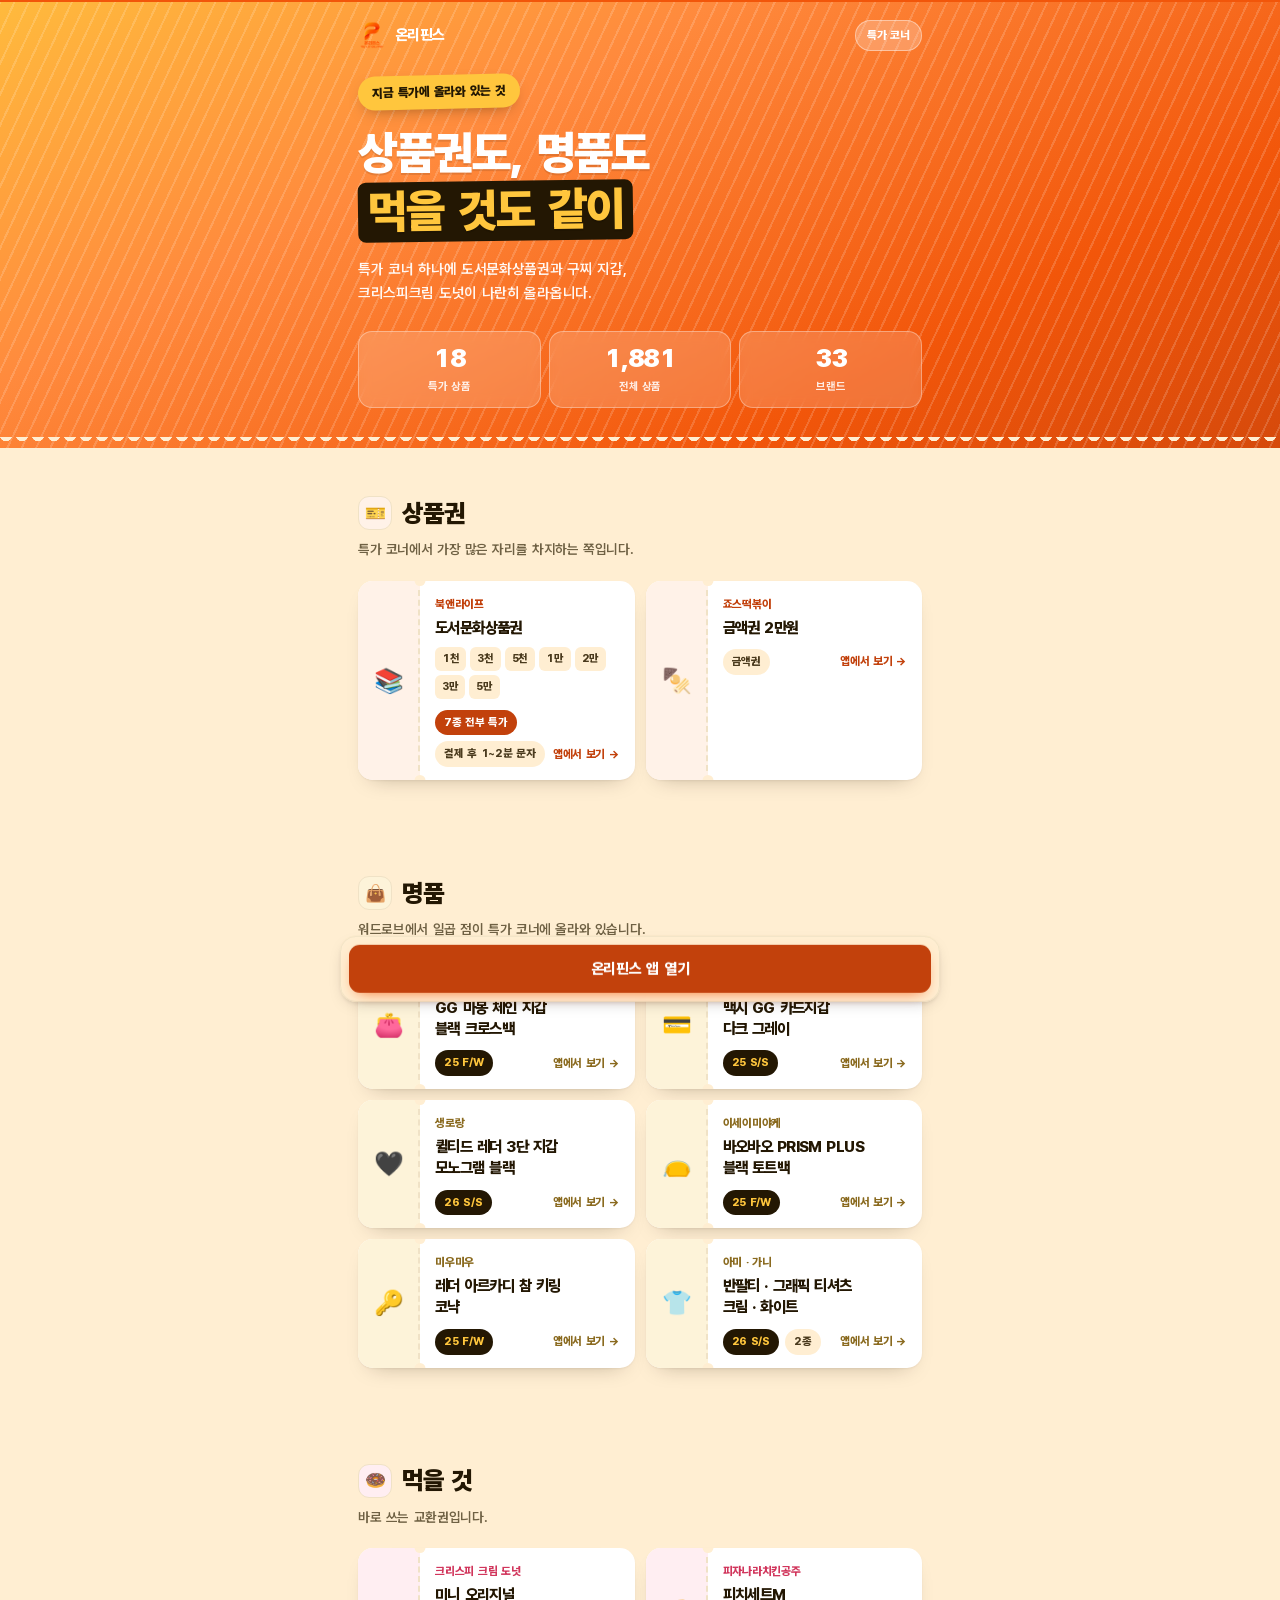
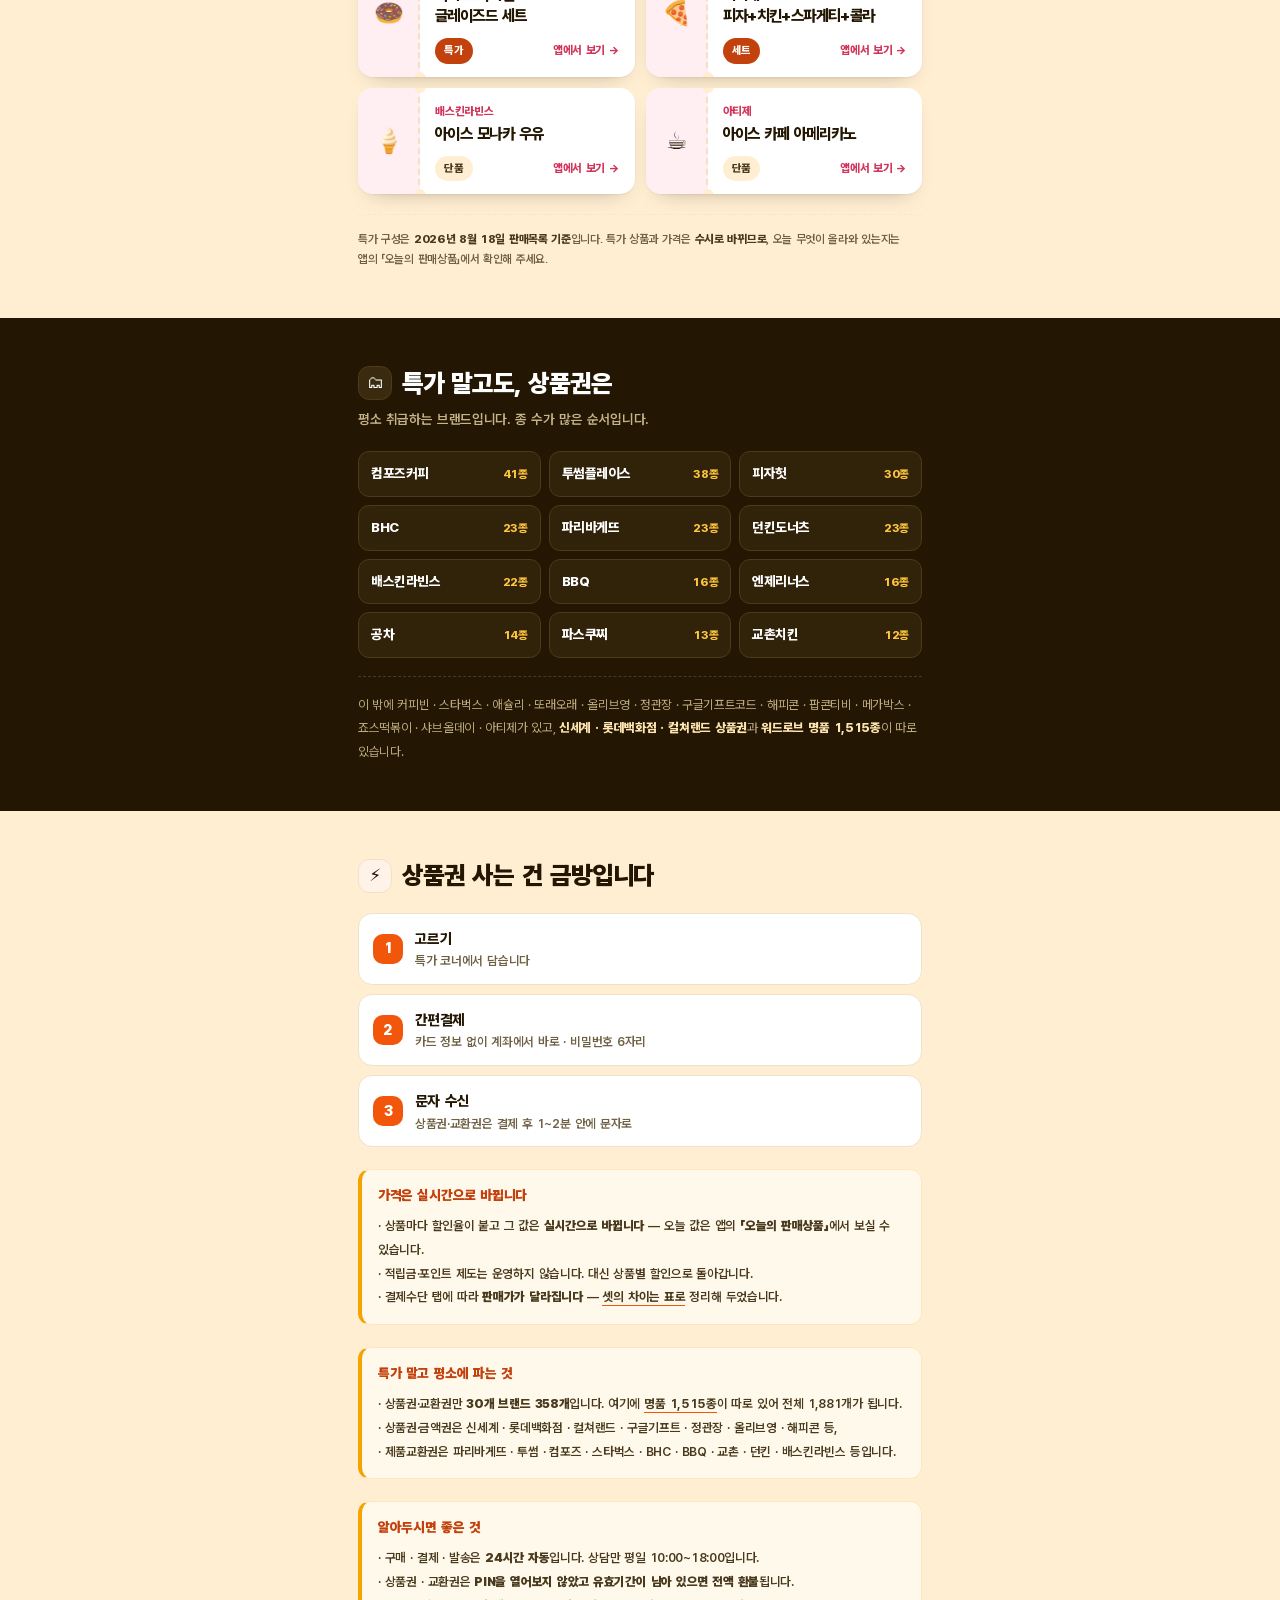
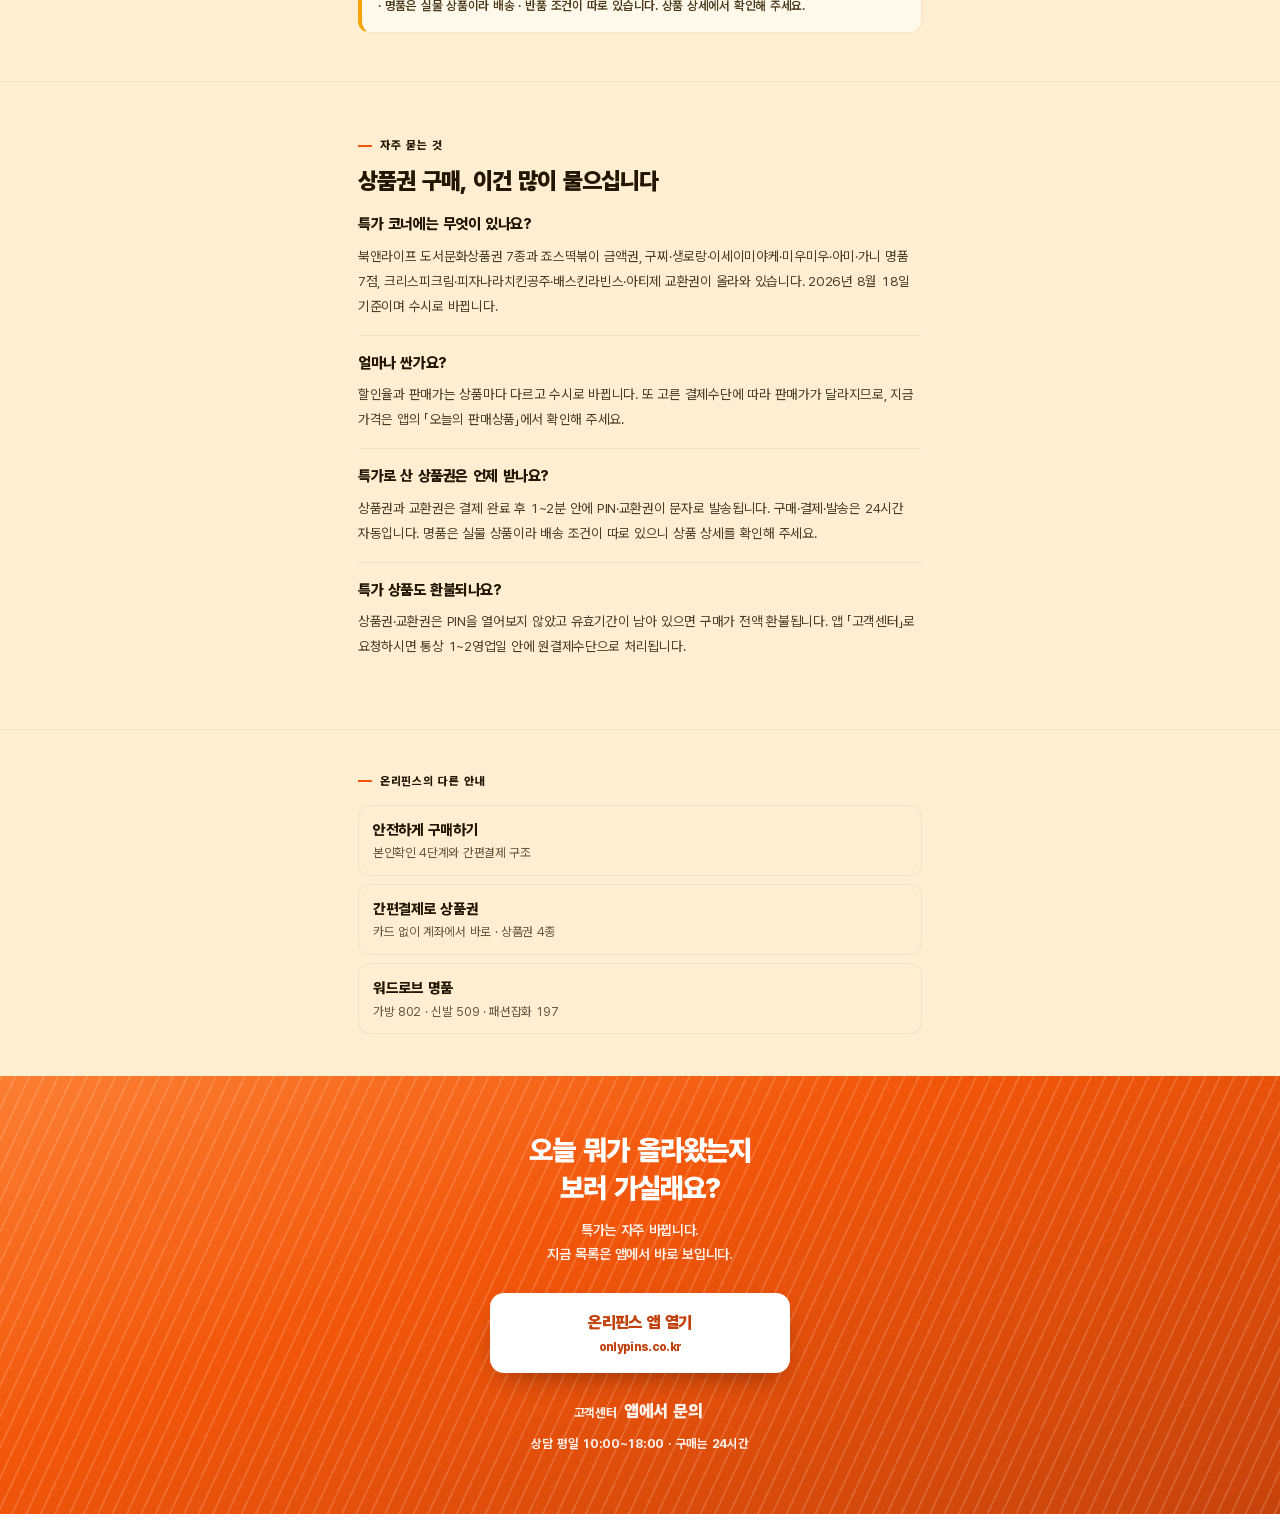
==== commit 82f03c55: "Add files via upload" ====
--- a/index.html
+++ b/index.html
@@ -115,7 +115,7 @@
           "name": "특가 상품도 환불되나요?",
           "acceptedAnswer": {
             "@type": "Answer",
-            "text": "상품권·교환권은 PIN을 열어보지 않았고 유효기간이 남아 있으면 구매가 전액 환불됩니다. 고객센터(02-498-4065)로 요청하시면 통상 1~2영업일 안에 원결제수단으로 처리됩니다."
+            "text": "상품권·교환권은 PIN을 열어보지 않았고 유효기간이 남아 있으면 구매가 전액 환불됩니다. 앱 「고객센터」로 요청하시면 통상 1~2영업일 안에 원결제수단으로 처리됩니다."
           }
         }
       ]
@@ -128,11 +128,11 @@
 /* 자동 생성 — python _폰트빌드.py 003-특가상품
    이 페이지에 실제로 쓰인 글자만 남긴 서브셋이다. 손으로 고치지 말 것.
    본문 글자가 바뀌면 아래 해시가 달라진다 → _검증.mjs 가 「낡았다」로 잡는다.
-   charset-sha: c8efdc0d5d6b005e
-   글자 450자 · 폰트 1종 · 합계 75.0KB (base64 는 약 1.33배) */
+   charset-sha: 956c42e532df02d1
+   글자 450자 · 폰트 1종 · 합계 74.9KB (base64 는 약 1.33배) */
 @font-face{
   font-family:'Pretendard';
-  src:url([data-uri]) format('woff2');
+  src:url([data-uri]) format('woff2');
   font-weight:100 900; font-style:normal; font-display:block;
 }
 </style>
@@ -461,6 +461,8 @@
   font-size:15px; font-weight:800; letter-spacing:-.02em;
   text-decoration:none; border-radius:11px;
 }
+/* ⛔ 2026-09-10 Master 지시로 고정 바의 «전화» 버튼을 뺐다 — 전화 연결·번호를 전부 없앴다.
+   규칙은 남겨 둔다: 되살릴 때 대비 · 지워도 얻는 것이 없다(어차피 쓰는 곳이 없으면 안 그려진다). */
 .ubar .ub-tel{
   flex:0 0 auto; padding:0 15px;
   color:var(--u-ink); background:transparent;
@@ -574,6 +576,15 @@
   section{animation:none !important; transform:none !important}
 }
 </style>
+<script type="application/ld+json">
+{
+  "@context": "https://schema.org",
+  "@type": "WebSite",
+  "name": "온리핀스",
+  "url": "https://adpr0003.onlypins.co.kr/",
+  "publisher": { "@type": "Organization", "name": "온리핀스", "url": "https://onlypins.co.kr" }
+}
+</script>
 </head>
 
 <body>
@@ -842,7 +853,7 @@
       <dt>특가로 산 상품권은 언제 받나요?</dt>
       <dd>상품권과 교환권은 결제 완료 후 1~2분 안에 PIN·교환권이 문자로 발송됩니다. 구매·결제·발송은 24시간 자동입니다. 명품은 실물 상품이라 배송 조건이 따로 있으니 상품 상세를 확인해 주세요.</dd>
       <dt>특가 상품도 환불되나요?</dt>
-      <dd>상품권·교환권은 PIN을 열어보지 않았고 유효기간이 남아 있으면 구매가 전액 환불됩니다. 고객센터(02-498-4065)로 요청하시면 통상 1~2영업일 안에 원결제수단으로 처리됩니다.</dd>
+      <dd>상품권·교환권은 PIN을 열어보지 않았고 유효기간이 남아 있으면 구매가 전액 환불됩니다. 앱 「고객센터」로 요청하시면 통상 1~2영업일 안에 원결제수단으로 처리됩니다.</dd>
     </dl>
   </div>
 </section>
@@ -852,8 +863,8 @@
     <div class="usib-h">온리핀스의 다른 안내</div>
     <ul class="usib-l">
       <li><a href="https://adpr0004.onlypins.co.kr/"><b>안전하게 구매하기</b><span>본인확인 4단계와 간편결제 구조</span></a></li>
-      <li><a href="https://adpr0005.onlypins.co.kr/"><b>자주 묻는 질문</b><span>결제 · 수령 · 환불 · 안전을 한 번에</span></a></li>
-      <li><a href="https://adpr0006.onlypins.co.kr/"><b>무엇이 다른가</b><span>결제수단 · 권종 · 수령을 표로</span></a></li>
+      <li><a href="https://adpr0001.onlypins.co.kr/"><b>간편결제로 상품권</b><span>카드 없이 계좌에서 바로 · 상품권 4종</span></a></li>
+      <li><a href="https://adpr0002.onlypins.co.kr/"><b>워드로브 명품</b><span>가방 802 · 신발 509 · 패션잡화 197</span></a></li>
     </ul>
   </div>
 </nav>
@@ -870,7 +881,7 @@
     </a>
 
     <div class="call">
-      고객센터 <a class="no" href="tel:0224984065">02-498-4065</a><br>
+      고객센터 <a class="no" href="https://onlypins.co.kr">앱에서 문의</a><br>
       상담 평일 10:00~18:00 · 구매는 24시간
     </div>
   </div>
@@ -887,13 +898,6 @@
 
 <div class="ubar" id="ubar">
   <div class="ubar-in">
-    <a class="ub-tel" href="tel:0224984065" aria-label="고객센터 02-498-4065 전화하기">
-      <svg viewBox="0 0 24 24" fill="none" stroke="currentColor" stroke-width="2"
-           stroke-linecap="round" stroke-linejoin="round" aria-hidden="true">
-        <path d="M22 16.9v3a2 2 0 0 1-2.2 2 19.8 19.8 0 0 1-8.6-3.1 19.5 19.5 0 0 1-6-6A19.8 19.8 0 0 1 2.1 4.2 2 2 0 0 1 4.1 2h3a2 2 0 0 1 2 1.7c.1 1 .4 1.9.7 2.8a2 2 0 0 1-.5 2.1L8.1 9.9a16 16 0 0 0 6 6l1.3-1.2a2 2 0 0 1 2.1-.5c.9.3 1.8.6 2.8.7a2 2 0 0 1 1.7 2z"/>
-      </svg>
-      <span>전화</span>
-    </a>
     <a class="ub-cta" href="https://onlypins.co.kr">온리핀스 앱 열기</a>
   </div>
 </div>
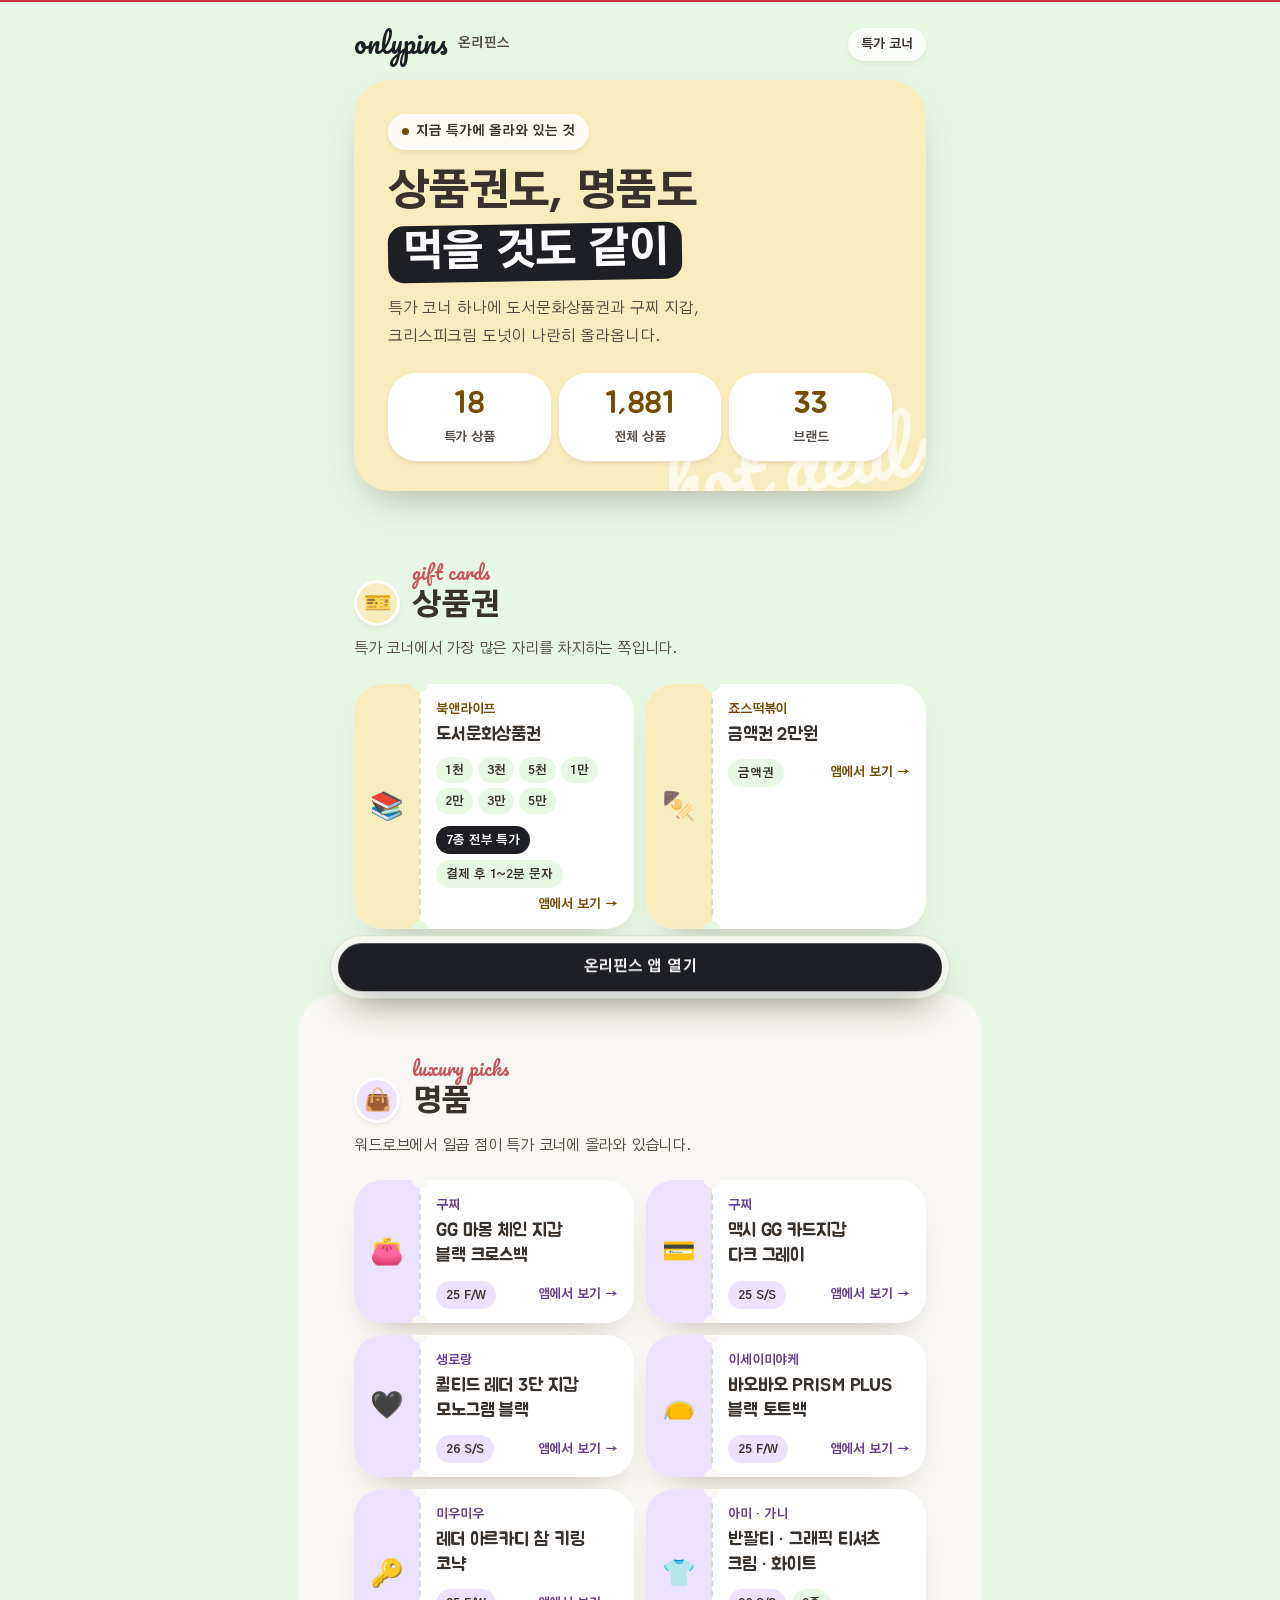
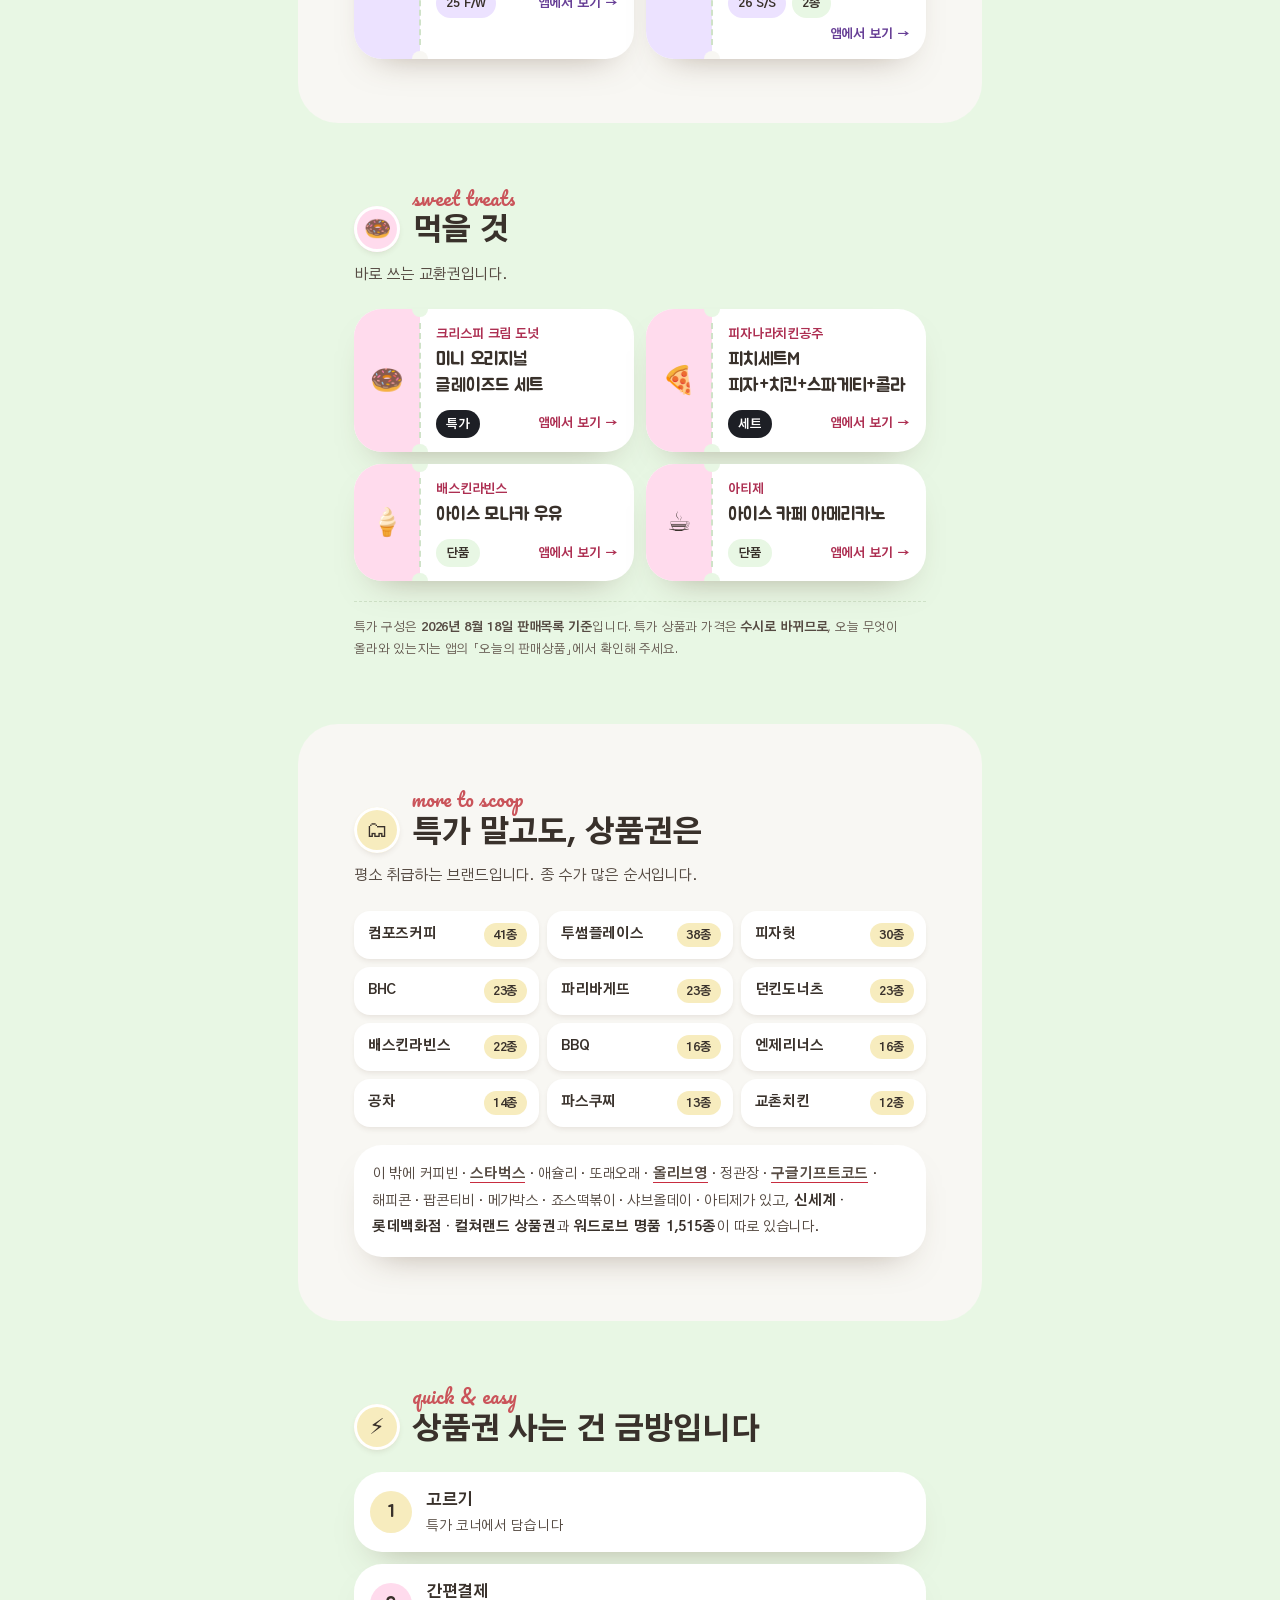
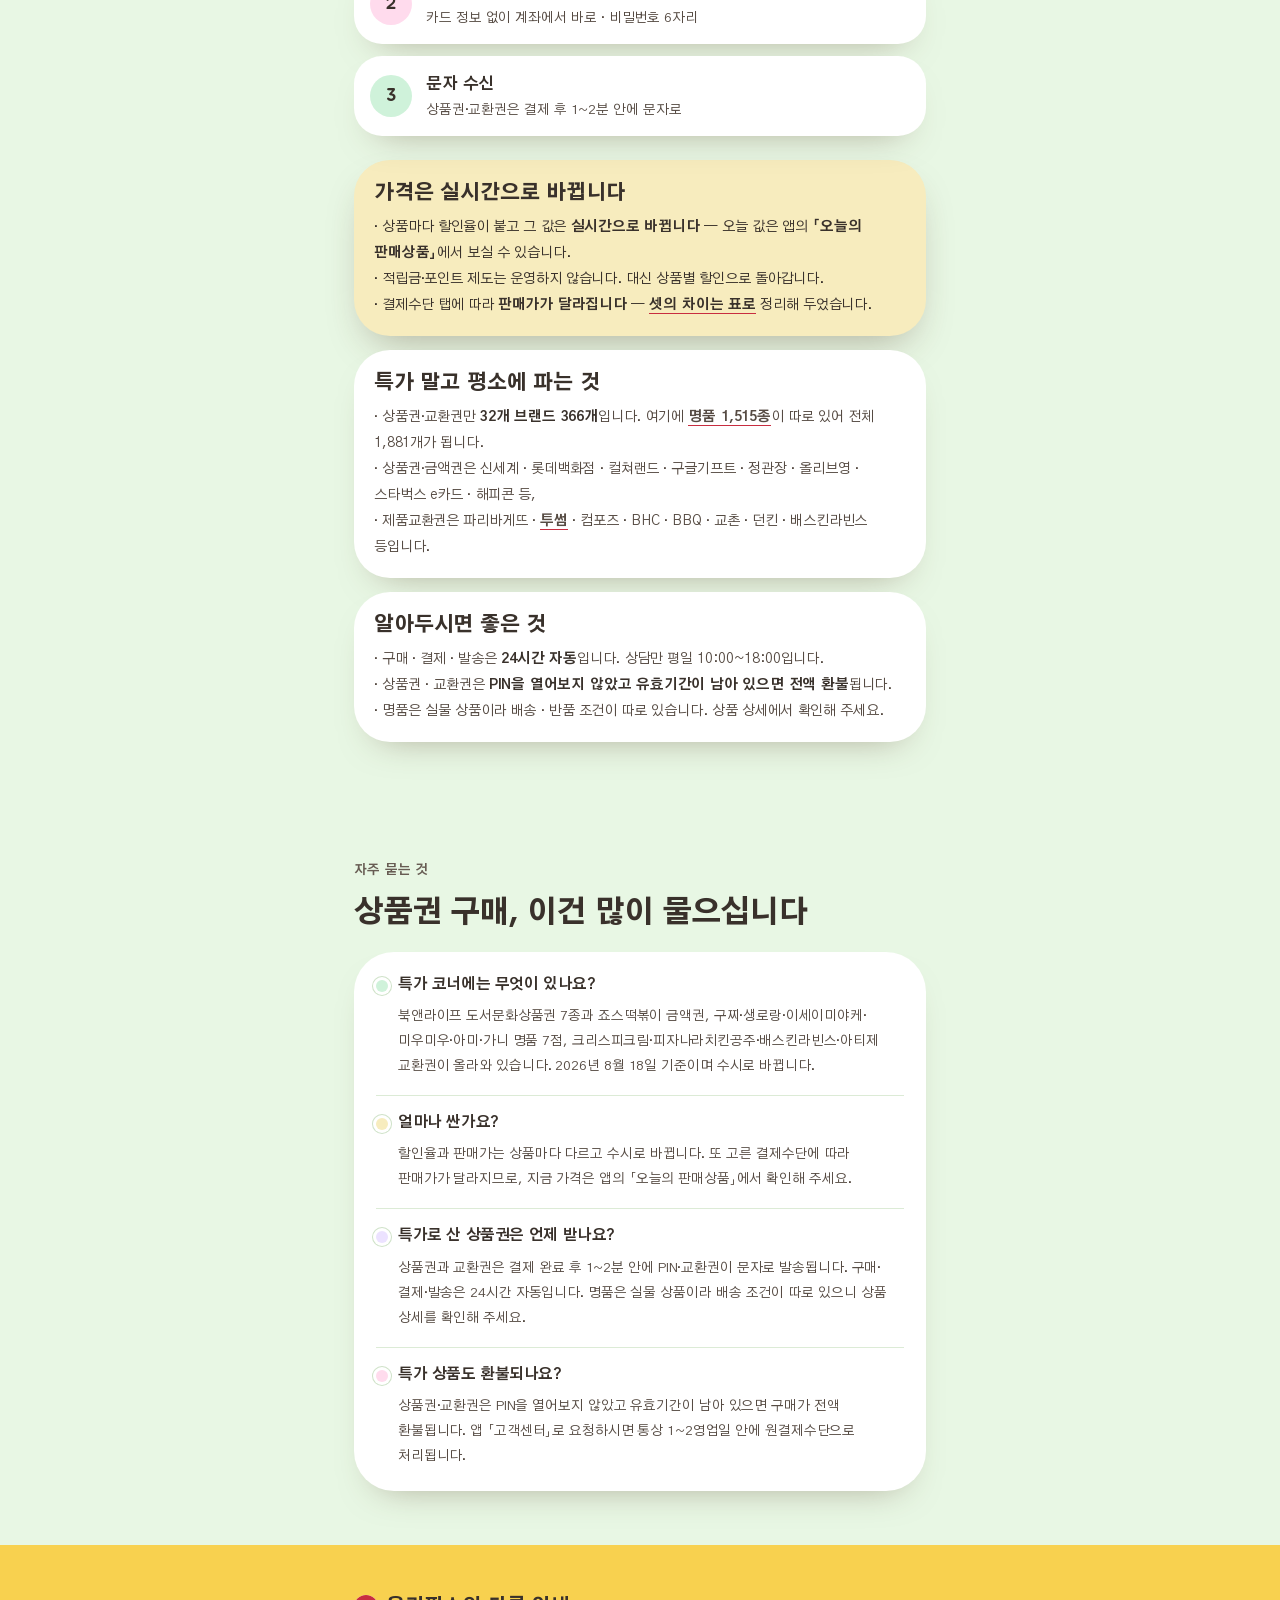
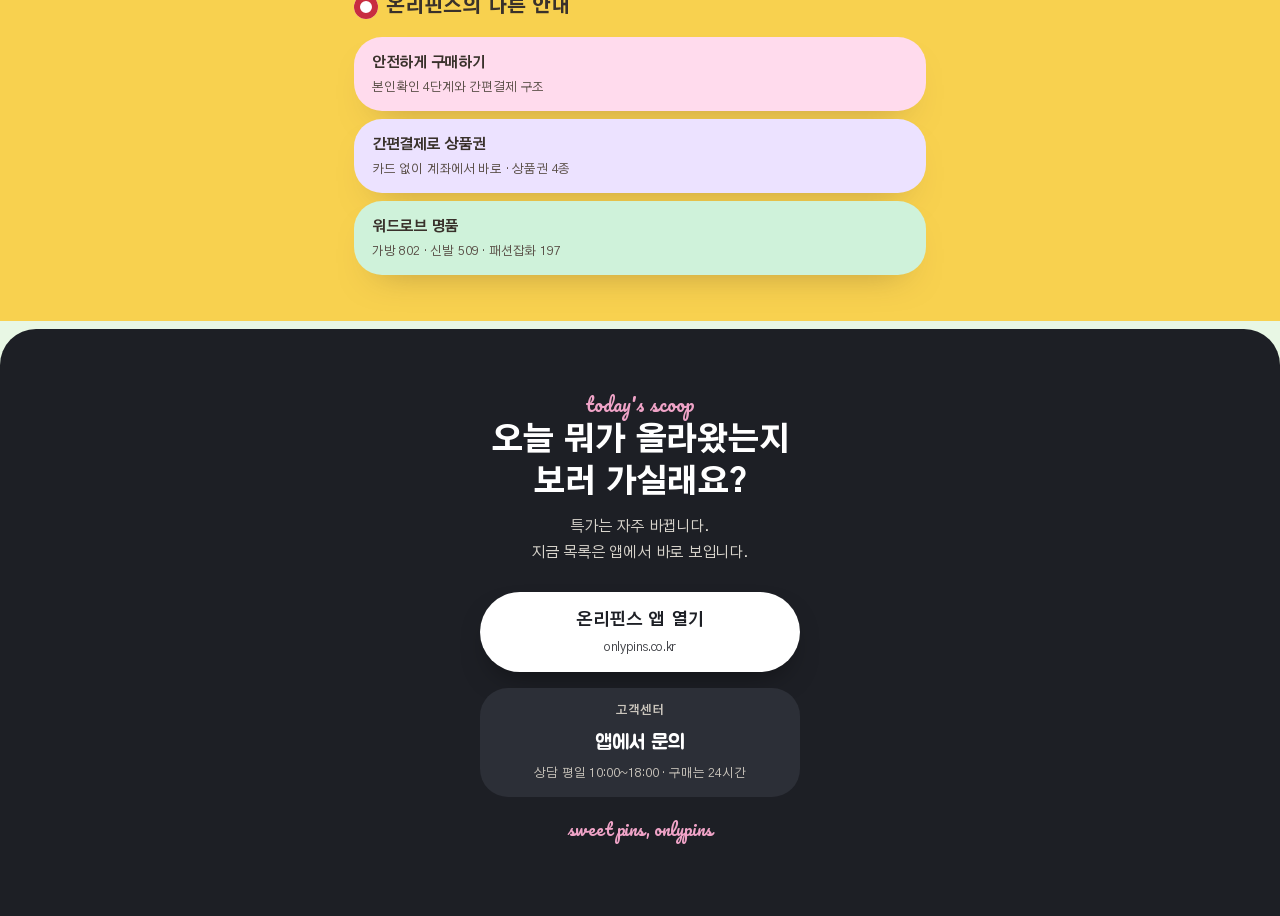
==== commit aa5f181f: "스쿱 디자인 개편 반영 (2026-09-14) — 온리핀스 홍보 랜딩 - 앱 개편에 맞춘 새 디자인(민트·파스텔·제목 고딕 800) · og 이미지·파비콘 교체 - sitemap·" ====
--- a/index.html
+++ b/index.html
@@ -1,9 +1,9 @@
-<!DOCTYPE html>
-<html lang="ko">
-<head>
-<meta charset="utf-8">
-<meta name="viewport" content="width=device-width, initial-scale=1, viewport-fit=cover">
-
+<!DOCTYPE html>
+<html lang="ko" class="fl-butter">
+<head>
+<meta charset="utf-8">
+<meta name="viewport" content="width=device-width, initial-scale=1, viewport-fit=cover">
+
 <!-- GA4 — 측정 ID 정본은 _사이트파일.mjs 의 GA4_ID 하나다. 여기에 값을 적지 말 것. -->
 <script async src="https://www.googletagmanager.com/gtag/js?id=G-9EMR2JH7BD"></script>
 <script>
@@ -11,355 +11,507 @@
   function gtag(){dataLayer.push(arguments);}
   gtag('js', new Date());
   gtag('config', 'G-9EMR2JH7BD');
-</script>
-
-
-<title>오늘의 상품권 특가 — 도서문화상품권·명품·먹거리 | 온리핀스</title>
-<meta name="description" content="온리핀스 특가 코너의 상품권·명품·먹거리를 한자리에. 도서문화상품권 7종, 구찌·생로랑·미우미우 명품, 크리스피크림·배스킨라빈스·피자나라 교환권. 결제 후 1~2분 문자 발송, 구매는 24시간 자동입니다.">
-<meta name="keywords" content="상품권 특가,상품권 할인,상품권 판매,컬쳐랜드상품권,신세계상품권,롯데상품권,문화상품권,도서문화상품권,기프티콘 할인,교환권,크리스피크림 쿠폰,배스킨라빈스 쿠폰,명품 특가,모바일상품권,온리핀스">
-<meta name="robots" content="index, follow, max-image-preview:large">
-<meta name="theme-color" content="#f2560a">
-<!-- 파비콘 — 구글은 «모바일 검색 결과에 파비콘을 표시»한다. data URI 로는 안 되고
-     크롤러가 «가져갈 수 있는 주소»여야 한다. 주소를 바꾸지 말 것(다시 크롤될 때까지 그대로). -->
-<link rel="icon" type="image/png" sizes="96x96" href="/favicon.png">
-<link rel="apple-touch-icon" href="/apple-touch-icon.png">
+</script>
+
+
+<title>상품권 특가 — 도서문화상품권·명품·먹거리 | 온리핀스</title>
+<meta name="description" content="온리핀스 특가 코너의 상품권·명품·먹거리를 한자리에. 도서문화상품권 7종, 구찌·생로랑·미우미우 명품, 크리스피크림·배스킨라빈스·피자나라 교환권. 결제 후 1~2분 문자 발송, 구매는 24시간 자동입니다.">
+<meta name="keywords" content="상품권 특가,상품권 할인,상품권 판매,컬쳐랜드상품권,신세계상품권,롯데상품권,문화상품권,도서문화상품권,기프티콘 할인,교환권,크리스피크림 쿠폰,배스킨라빈스 쿠폰,명품 특가,모바일상품권,온리핀스">
+<meta name="robots" content="index, follow, max-image-preview:large">
+<meta name="theme-color" content="#e8f7e4">
+<!-- 파비콘 — 구글은 «모바일 검색 결과에 파비콘을 표시»한다. data URI 로는 안 되고
+     크롤러가 «가져갈 수 있는 주소»여야 한다. 주소를 바꾸지 말 것(다시 크롤될 때까지 그대로). -->
+<link rel="icon" type="image/png" sizes="96x96" href="/favicon.png">
+<link rel="apple-touch-icon" href="/apple-touch-icon.png">
 <!-- 사이트 소유확인 — 검색엔진 콘솔용. 공개 노출이 전제인 확인 토큰이라 비밀값이 아니다.
      ⚠️ 지우면 소유확인이 풀려 Search Console 접근이 끊긴다. 값은 _사이트파일.mjs 의 GSV 표에서 온다. -->
 <meta name="google-site-verification" content="tQSWcEKbFO4FKMUNySO-YBs_RyIuwt_-PWj1wFrTC7w">
-<meta name="google-site-verification" content="-GleRrF3YU4qh0jkxEr4fKm2OeDsyp7maoGALSA-G4Q">
-<!--SEO:ABS-->
-<link rel="canonical" href="https://adpr0003.onlypins.co.kr/">
-<meta property="og:type" content="website">
-<meta property="og:site_name" content="온리핀스">
-<meta property="og:locale" content="ko_KR">
-<meta property="og:url" content="https://adpr0003.onlypins.co.kr/">
-<meta property="og:title" content="오늘의 특가 — 상품권·명품·먹거리 한자리에">
-<meta property="og:description" content="도서문화상품권 7종부터 구찌·생로랑 명품, 크리스피크림·배스킨라빈스까지. 결제 후 1~2분 문자.">
-<meta property="og:image" content="https://adpr0003.onlypins.co.kr/og-image.png">
-<meta name="twitter:card" content="summary_large_image">
-
-<!-- 구조화 데이터 — 08-18 판매목록 실측.
-     ⚠️ 할인율·판매가는 수시로 바뀌므로 Product/offers 를 쓰지 않는다(어긋나면 허위표시). -->
-<script type="application/ld+json">
-{
-  "@context": "https://schema.org",
-  "@graph": [
-    {
-      "@type": "Organization",
-      "@id": "https://adpr0003.onlypins.co.kr/#org",
-      "name": "온리핀스",
-      "alternateName": "ONLYPINS",
-      "url": "https://onlypins.co.kr",
-      "logo": "https://adpr0003.onlypins.co.kr/og-image.png",
-      "contactPoint": {
-        "@type": "ContactPoint",
-        "telephone": "+82-2-498-4065",
-        "contactType": "customer service",
-        "areaServed": "KR",
-        "availableLanguage": "Korean",
-        "hoursAvailable": {
-          "@type": "OpeningHoursSpecification",
-          "dayOfWeek": ["Monday","Tuesday","Wednesday","Thursday","Friday"],
-          "opens": "10:00",
-          "closes": "18:00"
-        }
-      }
-    },
-    {
-      "@type": "BreadcrumbList",
-      "itemListElement": [
-        { "@type": "ListItem", "position": 1, "name": "온리핀스", "item": "https://onlypins.co.kr" },
-        { "@type": "ListItem", "position": 2, "name": "오늘의 특가", "item": "https://adpr0003.onlypins.co.kr/" }
-      ]
-    },
-    {
-      "@type": "CollectionPage",
-      "@id": "https://adpr0003.onlypins.co.kr/#page",
-      "url": "https://adpr0003.onlypins.co.kr/",
-      "name": "오늘의 상품권 특가 — 도서문화상품권·명품·먹거리 | 온리핀스",
-      "description": "도서문화상품권 7종, 구찌·생로랑·미우미우 명품 특가, 크리스피크림·배스킨라빈스·피자나라 먹거리까지.",
-      "inLanguage": "ko-KR",
-      "datePublished": "2026-09-09",
-      "dateModified": "2026-09-09",
-      "isPartOf": { "@id": "https://adpr0003.onlypins.co.kr/#org" }
-    },
-    {
-      "@type": "FAQPage",
-      "mainEntity": [
-        {
-          "@type": "Question",
-          "name": "특가 코너에는 무엇이 있나요?",
-          "acceptedAnswer": {
-            "@type": "Answer",
-            "text": "북앤라이프 도서문화상품권 7종과 죠스떡볶이 금액권, 구찌·생로랑·이세이미야케·미우미우·아미·가니 명품 7점, 크리스피크림·피자나라치킨공주·배스킨라빈스·아티제 교환권이 올라와 있습니다. 2026년 8월 18일 기준이며 수시로 바뀝니다."
-          }
-        },
-        {
-          "@type": "Question",
-          "name": "얼마나 싼가요?",
-          "acceptedAnswer": {
-            "@type": "Answer",
-            "text": "할인율과 판매가는 상품마다 다르고 수시로 바뀝니다. 또 고른 결제수단에 따라 판매가가 달라지므로, 지금 가격은 앱의 「오늘의 판매상품」에서 확인해 주세요."
-          }
-        },
-        {
-          "@type": "Question",
-          "name": "특가로 산 상품권은 언제 받나요?",
-          "acceptedAnswer": {
-            "@type": "Answer",
-            "text": "상품권과 교환권은 결제 완료 후 1~2분 안에 PIN·교환권이 문자로 발송됩니다. 구매·결제·발송은 24시간 자동입니다. 명품은 실물 상품이라 배송 조건이 따로 있으니 상품 상세를 확인해 주세요."
-          }
-        },
-        {
-          "@type": "Question",
-          "name": "특가 상품도 환불되나요?",
-          "acceptedAnswer": {
-            "@type": "Answer",
-            "text": "상품권·교환권은 PIN을 열어보지 않았고 유효기간이 남아 있으면 구매가 전액 환불됩니다. 앱 「고객센터」로 요청하시면 통상 1~2영업일 안에 원결제수단으로 처리됩니다."
-          }
-        }
-      ]
-    }
-  ]
-}
-</script>
-<!--/SEO:ABS-->
+<meta name="google-site-verification" content="-GleRrF3YU4qh0jkxEr4fKm2OeDsyp7maoGALSA-G4Q">
+<!--SEO:ABS-->
+<link rel="canonical" href="https://adpr0003.onlypins.co.kr/">
+<meta property="og:type" content="website">
+<meta property="og:site_name" content="온리핀스">
+<meta property="og:locale" content="ko_KR">
+<meta property="og:url" content="https://adpr0003.onlypins.co.kr/">
+<meta property="og:title" content="오늘의 특가 — 상품권·명품·먹거리 한자리에">
+<meta property="og:description" content="도서문화상품권 7종부터 구찌·생로랑 명품, 크리스피크림·배스킨라빈스까지. 결제 후 1~2분 문자.">
+<meta property="og:image" content="https://adpr0003.onlypins.co.kr/og-image.png">
+<meta name="twitter:card" content="summary_large_image">
+
+<!-- 구조화 데이터 — 08-18 판매목록 실측.
+     ⚠️ 할인율·판매가는 수시로 바뀌므로 Product/offers 를 쓰지 않는다(어긋나면 허위표시). -->
+<script type="application/ld+json">
+{
+  "@context": "https://schema.org",
+  "@graph": [
+    {
+      "@type": "Organization",
+      "@id": "https://adpr0003.onlypins.co.kr/#org",
+      "name": "온리핀스",
+      "alternateName": "ONLYPINS",
+      "url": "https://onlypins.co.kr",
+      "logo": "https://adpr0003.onlypins.co.kr/og-image.png"
+    },
+    {
+      "@type": "BreadcrumbList",
+      "itemListElement": [
+        { "@type": "ListItem", "position": 1, "name": "온리핀스", "item": "https://onlypins.co.kr" },
+        { "@type": "ListItem", "position": 2, "name": "오늘의 특가", "item": "https://adpr0003.onlypins.co.kr/" }
+      ]
+    },
+    {
+      "@type": "CollectionPage",
+      "@id": "https://adpr0003.onlypins.co.kr/#page",
+      "url": "https://adpr0003.onlypins.co.kr/",
+      "name": "오늘의 상품권 특가 — 도서문화상품권·명품·먹거리 | 온리핀스",
+      "description": "도서문화상품권 7종, 구찌·생로랑·미우미우 명품 특가, 크리스피크림·배스킨라빈스·피자나라 먹거리까지.",
+      "inLanguage": "ko-KR",
+      "datePublished": "2026-09-09",
+      "dateModified": "2026-09-14",
+      "isPartOf": { "@id": "https://adpr0003.onlypins.co.kr/#org" }
+    },
+    {
+      "@type": "FAQPage",
+      "mainEntity": [
+        {
+          "@type": "Question",
+          "name": "특가 코너에는 무엇이 있나요?",
+          "acceptedAnswer": {
+            "@type": "Answer",
+            "text": "북앤라이프 도서문화상품권 7종과 죠스떡볶이 금액권, 구찌·생로랑·이세이미야케·미우미우·아미·가니 명품 7점, 크리스피크림·피자나라치킨공주·배스킨라빈스·아티제 교환권이 올라와 있습니다. 2026년 8월 18일 기준이며 수시로 바뀝니다."
+          }
+        },
+        {
+          "@type": "Question",
+          "name": "얼마나 싼가요?",
+          "acceptedAnswer": {
+            "@type": "Answer",
+            "text": "할인율과 판매가는 상품마다 다르고 수시로 바뀝니다. 또 고른 결제수단에 따라 판매가가 달라지므로, 지금 가격은 앱의 「오늘의 판매상품」에서 확인해 주세요."
+          }
+        },
+        {
+          "@type": "Question",
+          "name": "특가로 산 상품권은 언제 받나요?",
+          "acceptedAnswer": {
+            "@type": "Answer",
+            "text": "상품권과 교환권은 결제 완료 후 1~2분 안에 PIN·교환권이 문자로 발송됩니다. 구매·결제·발송은 24시간 자동입니다. 명품은 실물 상품이라 배송 조건이 따로 있으니 상품 상세를 확인해 주세요."
+          }
+        },
+        {
+          "@type": "Question",
+          "name": "특가 상품도 환불되나요?",
+          "acceptedAnswer": {
+            "@type": "Answer",
+            "text": "상품권·교환권은 PIN을 열어보지 않았고 유효기간이 남아 있으면 구매가 전액 환불됩니다. 앱 「고객센터」로 요청하시면 통상 1~2영업일 안에 원결제수단으로 처리됩니다."
+          }
+        }
+      ]
+    }
+  ]
+}
+</script>
+<!--/SEO:ABS-->
 <style>
 /* 자동 생성 — python _폰트빌드.py 003-특가상품
    이 페이지에 실제로 쓰인 글자만 남긴 서브셋이다. 손으로 고치지 말 것.
    본문 글자가 바뀌면 아래 해시가 달라진다 → _검증.mjs 가 「낡았다」로 잡는다.
    charset-sha: 956c42e532df02d1
-   글자 450자 · 폰트 1종 · 합계 74.9KB (base64 는 약 1.33배) */
+   글자 450자 · 폰트 5종 · 합계 138.9KB (base64 는 약 1.33배) */
 @font-face{
-  font-family:'Pretendard';
-  src:url([data-uri]) format('woff2');
-  font-weight:100 900; font-style:normal; font-display:block;
-}
-</style>
-<style>
-  /* ─────────────────────────────────────────────
-     003 특가 — v2 (2026-09-09 전면 재디자인)
-     딜 / 티켓 팝. 워드로브(차분·세리프·여백)와 정반대로 간다.
-     노랑·오렌지 / 굵은 산세리프(Pretendard 900) / 「진짜 티켓처럼」 세로 절취선 / 촘촘한 그리드.
-
-     ⭐ v2 에서 바뀐 것
-       ① 티켓이 «가로 절취선 + 세로 쌓기» → «왼쪽 스텁 + 세로 절취선»으로. 폰에서 세로 길이가
-          줄고, 무엇보다 티켓처럼 보인다(v1 은 그냥 카드에 점선이 그어진 모양이었다).
-       ② 구역마다 색을 준다(--acc) — 상품권·명품·먹을 것이 눈으로 구분된다.
-       ③ 이모지는 «색 타일 안»에 넣는다. 맨몸 이모지는 기기마다 크기·정렬이 튀어 조판이 흔들린다.
-     ───────────────────────────────────────────── */
-  :root{
-    --o:#f2560a; --o-d:#c2410c; --o-l:#ff8a3d;
-    --y:#ffc63d; --y-d:#f5a300;
-    --ink:#231703; --ink-2:#4a3a1d;
-    --mute:#6f6144;
-    --cream:#ffeed2;      /* 티켓 노치가 뚫고 나갈 «단색» 바탕.
-                             ⚠️ 카드(#fff)와 색이 가까우면 노치·절취선이 «보이지 않는다».
-                             #fff6e4 로 뒀더니 티켓 효과가 통째로 죽었다(09-08 실측) → 한 단 진하게. */
-    --cream-2:#ffe6bf;
-    --card:#ffffff;
-    --line:#f0e2c6;
-    --maxw:540px;
-
-    /* ⚠️ 이 페이지가 밝은 화면임을 «선언»한다. 안 적으면 안드로이드 크롬의 자동 다크가
-       색을 제 맘대로 뒤집어 대비가 무너진다(우리가 고른 색이 아니게 된다). */
-    color-scheme:light;
-    /* 공통 품질 레이어(_공통.css) 계약 — 값을 새로 적지 않고 위 팔레트를 가리킨다. */
-    --u-accent:var(--o); --u-accent-2:var(--o-d); --u-on-accent:#fff;
-    --u-ink:var(--ink); --u-paper:var(--cream); --u-line:var(--line);
-    --u-pad:18px;
-    --u-h1-min:31px; --u-h1-vw:9.75vw; --u-h1-max:46px;
-  }
-  *,*::before,*::after{box-sizing:border-box}
-  html{-webkit-text-size-adjust:100%}
-  body{
-    margin:0; background:var(--cream); color:var(--ink);
-    font-family:'Pretendard',system-ui,-apple-system,"Segoe UI","Apple SD Gothic Neo","Malgun Gothic",sans-serif;
-    font-size:15.5px; line-height:1.62; letter-spacing:-.02em;
-    font-feature-settings:"tnum" 1;
-    word-break:keep-all; overflow-wrap:break-word;
-  }
-  .wrap{max-width:var(--maxw); margin:0 auto; padding:0 var(--u-pad)}
-  section{padding:clamp(36px,9vw,48px) 0; --acc:var(--o-d); --acc-t:#fff2e8}
-  h1,h2,h3{margin:0; font-weight:900; letter-spacing:-.045em; line-height:1.22}
-  p{margin:0}
-
-  /* ══ 히어로 ══════════════════════════════ */
-  .hero{
-    position:relative; overflow:hidden; color:#fff;
-    background:linear-gradient(152deg,var(--y) -8%, var(--o-l) 34%, var(--o) 74%, var(--o-d) 118%);
-  }
-  .hero::before{     /* 비스듬한 줄무늬 — 「세일」의 시각 언어 */
-    content:""; position:absolute; inset:0; pointer-events:none; opacity:.16;
-    background:repeating-linear-gradient(115deg, #fff 0 2px, transparent 2px 13px);
-  }
-  .hero::after{      /* 아래 가장자리 톱니 — 티켓을 찢어낸 자리 */
-    content:""; position:absolute; left:0; right:0; bottom:-1px; height:12px;
-    background:radial-gradient(circle at 6px -2px, var(--cream) 6px, transparent 6.5px) repeat-x;
-    background-size:16px 12px;
-  }
-  .hero-in{position:relative; max-width:var(--maxw); margin:0 auto; padding:20px var(--u-pad) 40px}
-
-  .bar{display:flex; align-items:center; gap:9px; margin-bottom:24px}
-  .bar img{width:28px; height:28px; border-radius:8px; display:block}
-  .bar .bn{font-weight:800; font-size:15px; letter-spacing:-.04em}
-  .bar .tag{
-    margin-left:auto; font-size:11.5px; font-weight:800;
-    background:rgba(255,255,255,.24); border:1px solid rgba(255,255,255,.42);
-    padding:5px 11px; border-radius:999px; letter-spacing:-.02em;
-  }
-  .badge{
-    display:inline-block; font-size:12.5px; font-weight:900; color:var(--ink);
-    background:var(--y); padding:7px 14px; border-radius:999px; margin-bottom:16px;
-    box-shadow:0 6px 16px -8px rgba(35,23,3,.5); transform:rotate(-1.4deg);
-  }
-  h1{color:#fff; text-shadow:0 2px 0 rgba(0,0,0,.10)}
-  h1 .u{
-    display:inline-block; background:var(--ink); color:var(--y);
-    padding:1px 10px 3px; border-radius:8px; transform:rotate(-.8deg);
-  }
-  .hsub{margin-top:16px; font-size:14.5px; font-weight:600; color:rgba(255,255,255,.94); line-height:1.66}
-
-  .stats{
-    display:grid; grid-template-columns:repeat(3,1fr); gap:8px; margin-top:26px;
-  }
-  .st{
-    background:rgba(255,255,255,.17); border:1px solid rgba(255,255,255,.34);
-    border-radius:14px; padding:13px 6px 11px; text-align:center;
-    -webkit-backdrop-filter:blur(6px); backdrop-filter:blur(6px);
-  }
-  .st .v{font-size:clamp(21px,6.2vw,26px); font-weight:900; letter-spacing:-.05em; line-height:1}
-  .st .l{font-size:11px; font-weight:700; color:rgba(255,255,255,.86); margin-top:7px}
-
-  /* ══ 구역 머리 ═══════════════════════════ */
-  .sh{display:flex; align-items:center; gap:10px}
-  .sh .ic{
-    width:34px; height:34px; border-radius:11px; flex:none;
-    display:grid; place-items:center; font-size:17px; line-height:1;
-    background:var(--acc-t); border:1px solid var(--line);
-  }
-  .sh h2{font-size:clamp(21px,6vw,25px)}
-  .ssub{margin-top:9px; font-size:13.5px; color:var(--mute); font-weight:600}
-
-  /* ══ 티켓 ════════════════════════════════
-     왼쪽 스텁 + 세로 절취선. 노치는 바탕색(--cream)으로 «뚫어» 그린다. */
-  .tickets{display:grid; gap:11px; margin-top:20px}
-  .tk{
-    position:relative; display:grid; grid-template-columns:62px 1fr;
-    background:var(--card); border-radius:15px; overflow:hidden;
-    box-shadow:0 1px 2px rgba(35,23,3,.05), 0 10px 22px -14px rgba(35,23,3,.35);
-  }
-  .tk .stub{
-    position:relative; display:grid; place-items:center; font-size:24px; line-height:1;
-    background:var(--acc-t);
-  }
-  .tk .stub::after{      /* 절취선 */
-    content:""; position:absolute; right:0; top:9px; bottom:9px; width:0;
-    border-right:2px dashed var(--line);
-  }
-  .tk::before, .tk::after{   /* 절취선 양끝 노치 */
-    content:""; position:absolute; left:62px; width:11px; height:11px; border-radius:50%;
-    background:var(--cream); transform:translateX(-50%); z-index:1;
-  }
-  .tk::before{top:-6px}
-  .tk::after{bottom:-6px}
-  .tk .body{padding:14px 15px 13px}
-  .tk .br{font-size:11.5px; font-weight:800; color:var(--acc); letter-spacing:-.02em}
-  .tk .nm{font-size:15.5px; font-weight:800; letter-spacing:-.04em; margin-top:3px; line-height:1.38}
-  .dens{display:flex; flex-wrap:wrap; gap:4px; margin-top:9px}
-  .dens .dn{
-    font-size:11px; font-weight:800; color:var(--ink-2);
-    background:var(--cream); border-radius:6px; padding:3px 7px;
-  }
-  .tk-bot{display:flex; flex-wrap:wrap; align-items:center; gap:6px; margin-top:11px}
-  .pill{
-    font-size:11px; font-weight:800; letter-spacing:-.02em;
-    background:var(--cream); color:var(--ink-2); border-radius:999px; padding:4px 9px;
-  }
-  .pill.hot{background:var(--o-d); color:#fff}
-  .pill.gold{background:var(--ink); color:var(--y)}
-  .go{margin-left:auto; font-size:11.5px; font-weight:800; color:var(--acc); white-space:nowrap}
-
-  /* ══ 전체 카탈로그 ═══════════════════════ */
-  .cat{background:var(--ink); color:#fff; --acc:var(--y); --acc-t:#3a2a10}
-  .cat .sh .ic{background:#3a2a10; border-color:#4d3a18}
-  .cat .ssub{color:#c6b489}
-  .grid{display:grid; grid-template-columns:1fr 1fr; gap:8px; margin-top:20px}
-  .gi{
-    display:flex; align-items:baseline; gap:8px;
-    background:#31220a; border:1px solid #4d3a18; border-radius:11px; padding:11px 12px;
-  }
-  .gi .n{font-size:13.5px; font-weight:800; letter-spacing:-.035em}
-  .gi .c{margin-left:auto; font-size:11.5px; font-weight:800; color:var(--y)}
-  .more{
-    margin-top:18px; font-size:12.5px; color:#bdaa80; line-height:1.85;
-    padding-top:16px; border-top:1px dashed #4d3a18;
-  }
-  .more b{color:#ffe6b0; font-weight:800}
-
-  /* ══ 사는 법 ═════════════════════════════ */
-  .flow{display:grid; gap:9px; margin-top:20px}
-  .fl{
-    display:flex; align-items:center; gap:12px;
-    background:var(--card); border:1px solid var(--line); border-radius:14px; padding:13px 14px;
-  }
-  .fl .n{
-    width:30px; height:30px; border-radius:10px; flex:none;
-    display:grid; place-items:center; font-size:14px; font-weight:900;
-    background:var(--o); color:#fff;
-  }
-  .fl .t{font-size:14.5px; font-weight:800; letter-spacing:-.035em}
-  .fl .d{font-size:12.5px; color:var(--mute); margin-top:2px; font-weight:600; line-height:1.5}
-
-  .memo{
-    margin-top:22px; background:#fff9ec; border:1px solid var(--cream-2);
-    border-left:4px solid var(--y-d); border-radius:12px; padding:15px 16px;
-  }
-  .memo .h{font-size:13.5px; font-weight:900; color:var(--o-d); margin-bottom:7px}
-  .memo .p{font-size:12.5px; color:var(--ink-2); line-height:1.9; font-weight:600}
-  .memo .p b{font-weight:900}
-
-  .asof{
-    margin-top:20px; padding-top:15px; border-top:1px dashed var(--cream-2);
-    font-size:11.5px; color:var(--mute); line-height:1.72; font-weight:600;
-  }
-  .asof b{color:var(--ink-2); font-weight:800}
-
-  /* ══ CTA ═════════════════════════════════ */
-  .cta{
-    position:relative; overflow:hidden; text-align:center; color:#fff;
-    background:linear-gradient(158deg,var(--o-l) -12%, var(--o) 40%, var(--o-d) 108%);
-    padding:clamp(44px,11vw,56px) 0 clamp(48px,12vw,60px);
-  }
-  .cta::before{
-    content:""; position:absolute; inset:0; opacity:.14; pointer-events:none;
-    background:repeating-linear-gradient(115deg, #fff 0 2px, transparent 2px 13px);
-  }
-  .cta .wrap{position:relative}
-  .cta h2{font-size:clamp(23px,6.8vw,28px); line-height:1.34}
-  .cta .s{margin-top:12px; font-size:14px; font-weight:600; color:rgba(255,255,255,.94); line-height:1.7}
-  .btn{
-    display:block; margin:26px auto 0; max-width:300px;
-    background:#fff; color:var(--o-d);
-    font-size:16.5px; font-weight:900; letter-spacing:-.04em;
-    padding:16px 20px; border-radius:14px; text-decoration:none;
-    box-shadow:0 12px 28px -12px rgba(0,0,0,.42);
-  }
-  .btn .u{display:block; font-size:12px; font-weight:800; color:var(--o-d); margin-top:2px}
-  .call{margin-top:16px; font-size:12.5px; color:rgba(255,255,255,.92); line-height:1.7; font-weight:700}
-  /* 번호는 링크다 — 폰에서 눌러 바로 걸리게. 겉모습은 그대로, 탭 타깃만 확보한다. */
-  .call .no{
-    display:inline-flex; align-items:center; min-height:44px; padding:0 4px;
-    font-size:17px; font-weight:900; letter-spacing:-.03em;
-    color:inherit; text-decoration:none;
-  }
-
-  @media (min-width:560px){
-    :root{--maxw:600px}
-    .tickets{grid-template-columns:1fr 1fr}
-    .grid{grid-template-columns:repeat(3,1fr)}
-  }
-</style>
+  font-family:'GothicA1';
+  src:url([data-uri]) format('woff2');
+  font-weight:400; font-style:normal; font-display:block;
+}
+@font-face{
+  font-family:'GothicA1';
+  src:url([data-uri]) format('woff2');
+  font-weight:700; font-style:normal; font-display:block;
+}
+@font-face{
+  font-family:'GothicA1';
+  src:url([data-uri]) format('woff2');
+  font-weight:800; font-style:normal; font-display:block;
+}
+@font-face{
+  font-family:'Jua';
+  src:url([data-uri]) format('woff2');
+  font-weight:400 400; font-style:normal; font-display:block;
+}
+@font-face{
+  font-family:'Pacifico';
+  src:url([data-uri]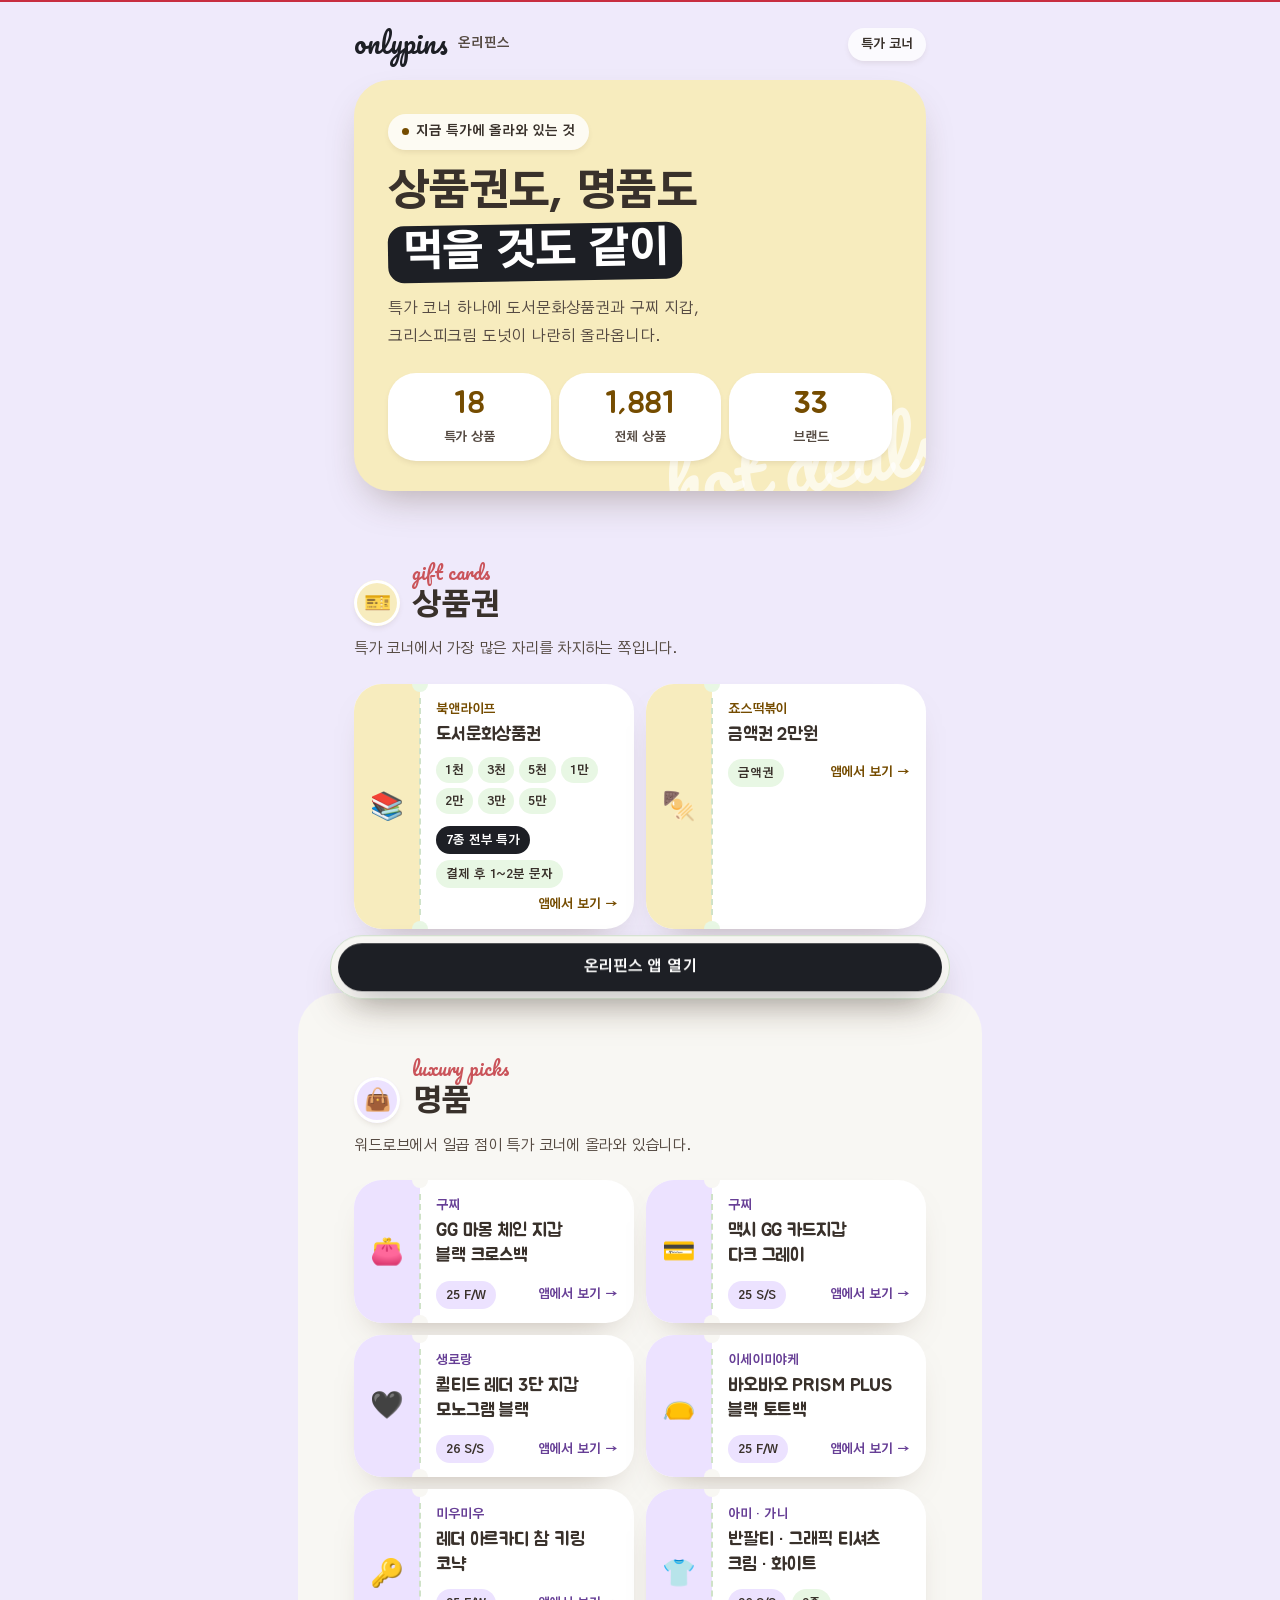
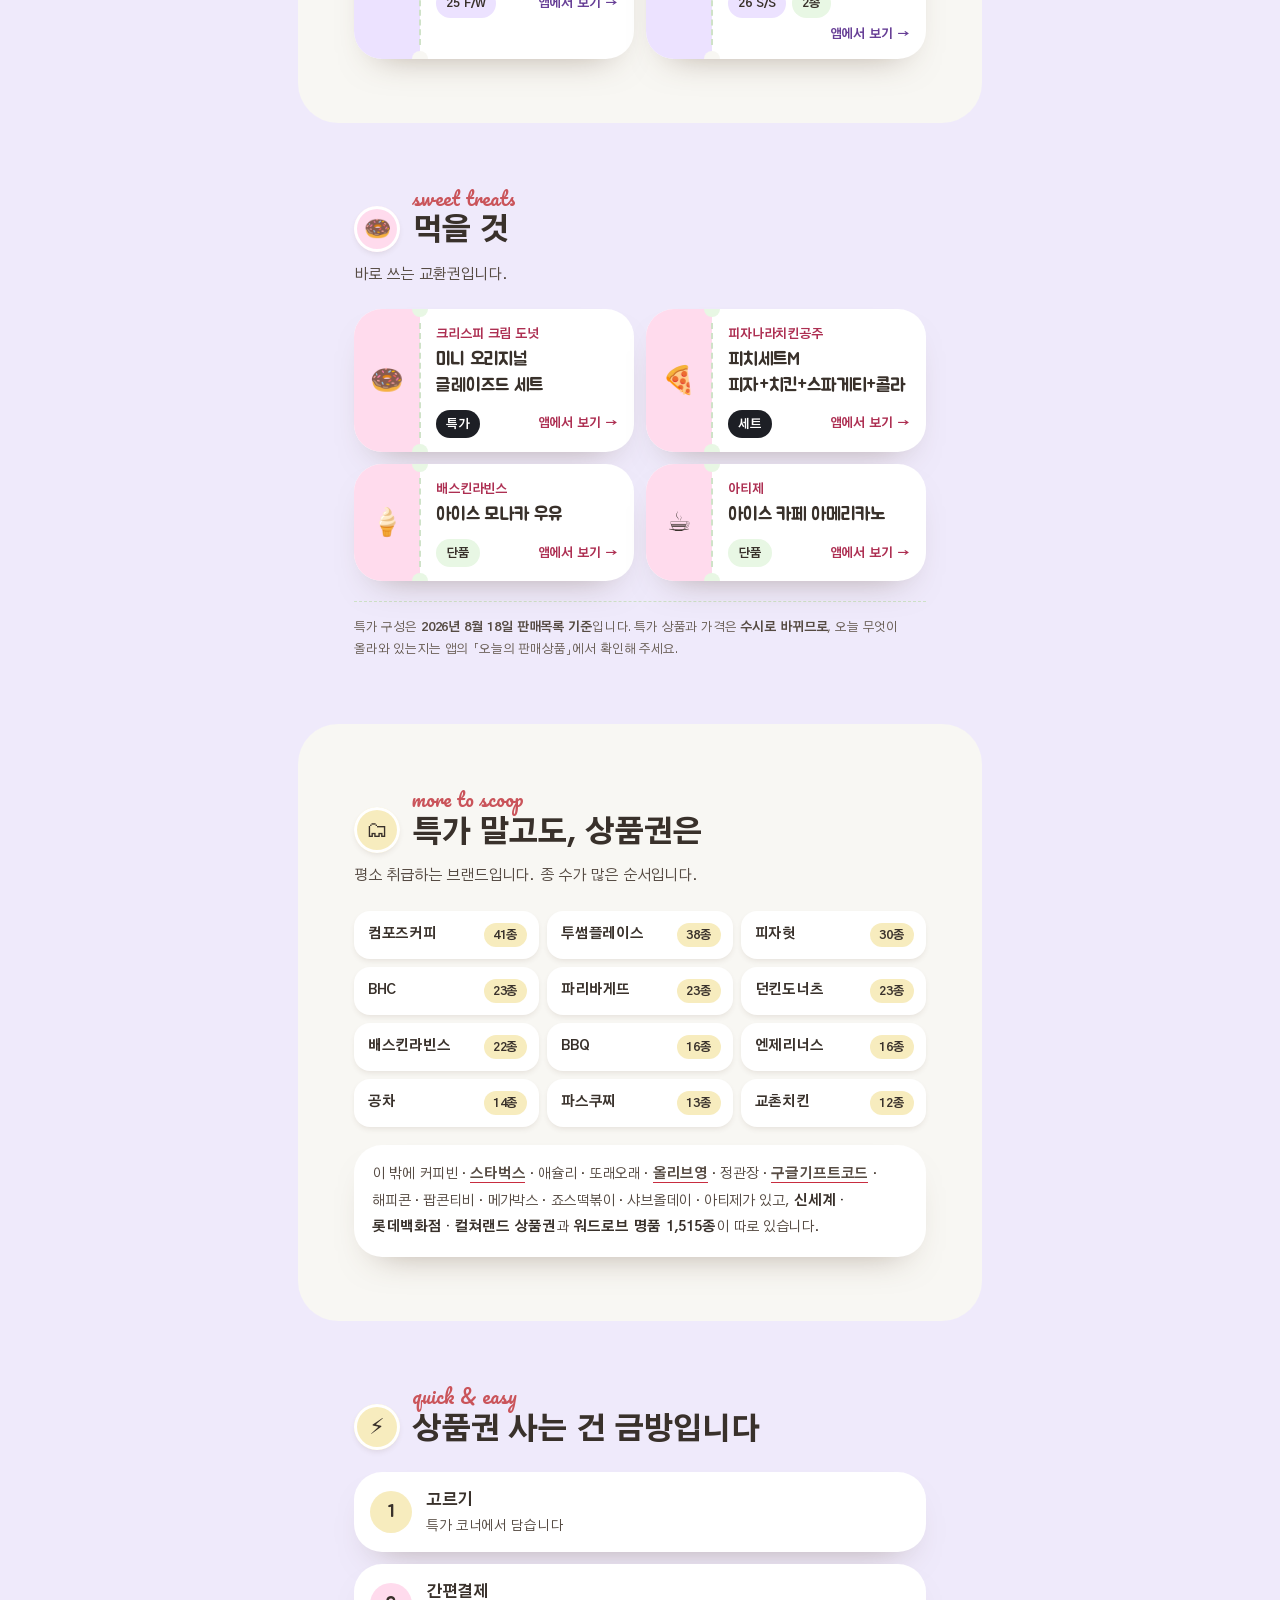
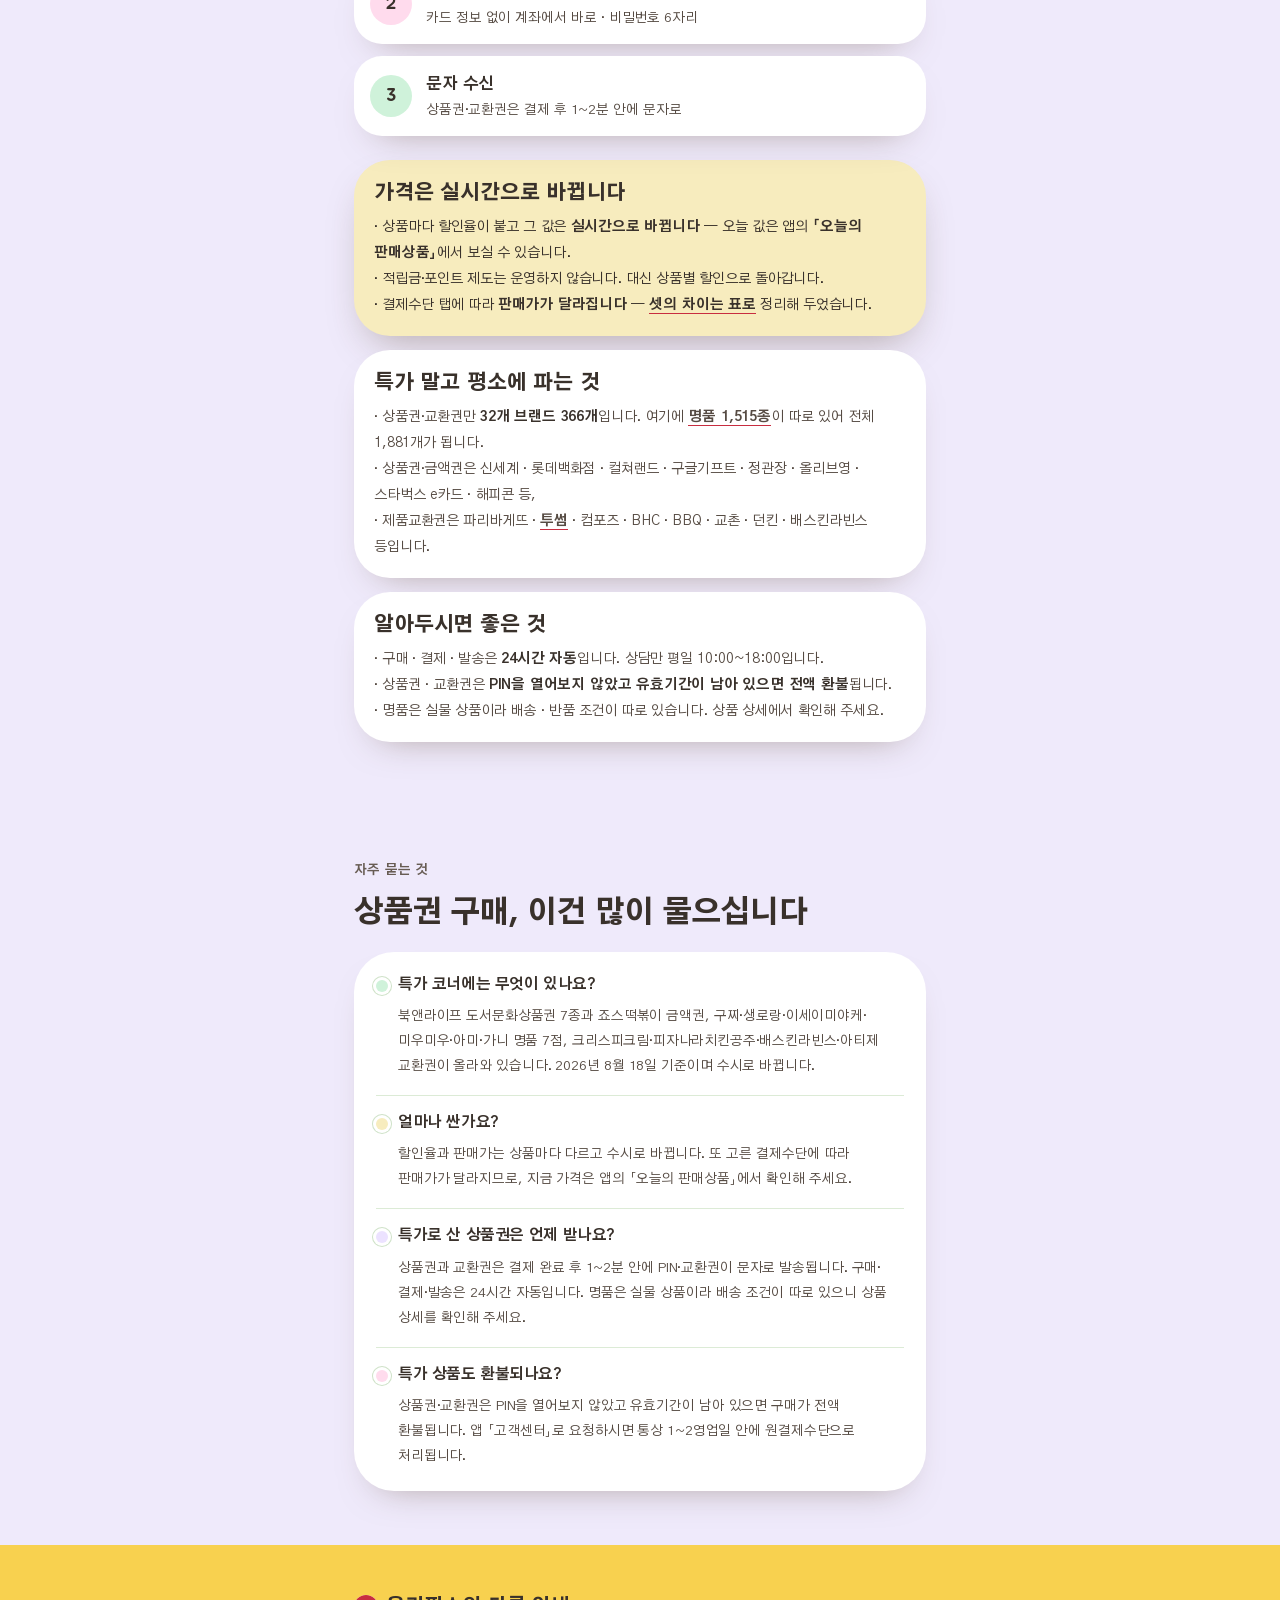
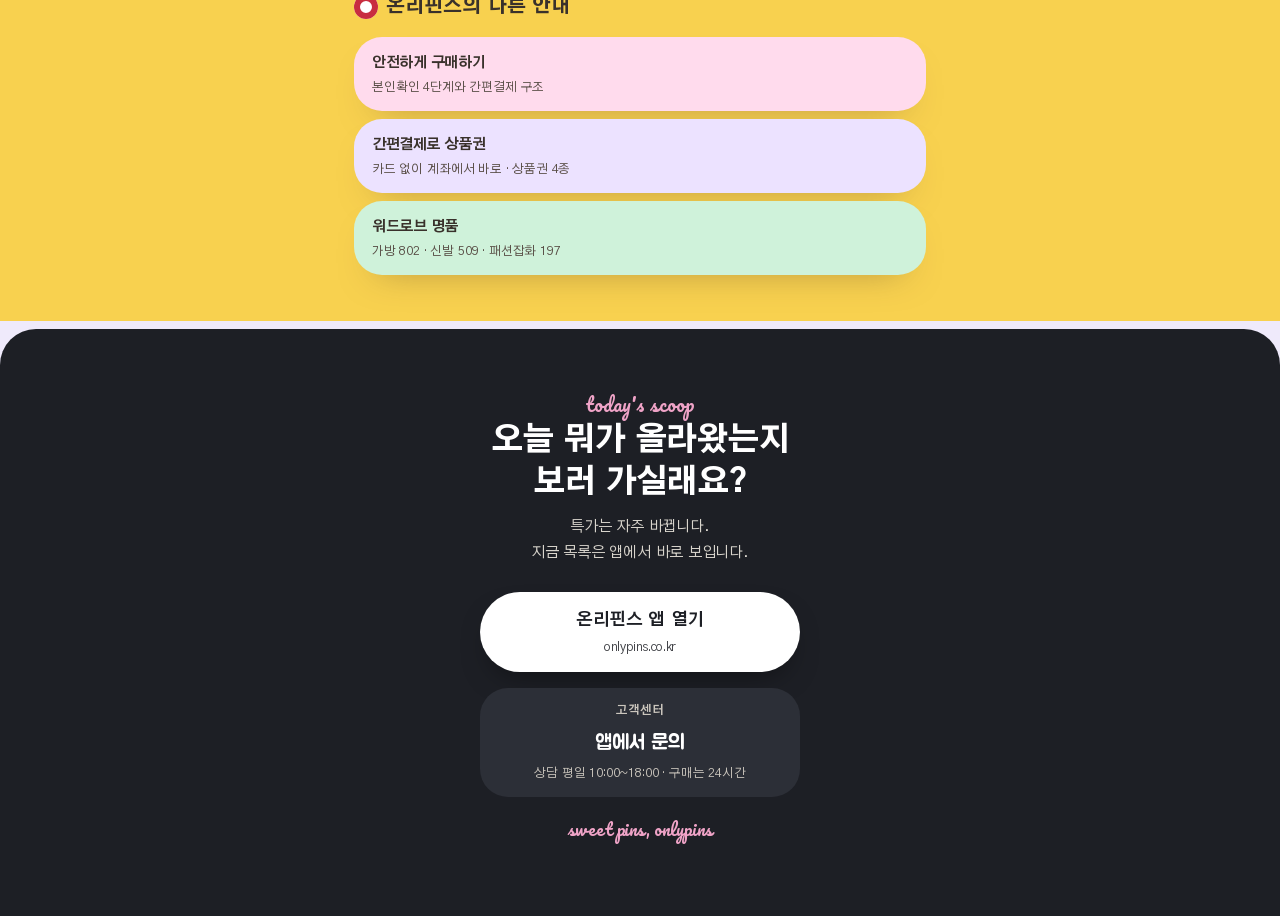
==== commit c3109abb: "바탕 4차 — 페이지마다 다른 바탕색 + 섹션 흰 띠 교차 (2026-09-14) - 15개 랜딩이 같은 민트 바탕이라 구별이 안 되던 것을 페이지별 연한 바탕 15색으로 바꿈 -" ====
--- a/index.html
+++ b/index.html
@@ -1,5 +1,5 @@
 <!DOCTYPE html>
-<html lang="ko" class="fl-butter">
+<html lang="ko" data-page="003" class="fl-butter">
 <head>
 <meta charset="utf-8">
 <meta name="viewport" content="width=device-width, initial-scale=1, viewport-fit=cover">
@@ -226,19 +226,46 @@
 .fl-pink  {--f-bg:var(--s-pink);   --f-deep:var(--s-rose)}
 .fl-butter{--f-bg:var(--s-butter); --f-deep:var(--s-honey)}
 .fl-sky   {--f-bg:var(--s-sky);    --f-deep:var(--s-navy)}
+
+/* ⭐ 4차(2026-09-14 · Master 「배경색들이 다 너무 동일한데」) — «페이지마다 다른 바탕» + «섹션 띠 교차».
+   ① 페이지 바탕 --p-bg: 15개 전부 다른 연한 색. 번호는 빌드가 html 태그에 data-page 로 붙인다(_랜딩빌드.mjs).
+      맛(fl-*)은 6가지라 겹치므로 바탕은 번호로 따로 준다. 전부 L≥0.88 의 연한 톤이라 --s-mute 대비(4.5:1)가 유지된다.
+   ② 섹션 띠: 본문 섹션을 «짝수 번째마다 흰 띠»로 교차 — 앱 홈의 「민트 바탕 · 흰 신뢰 줄 · 노란 띠」 리듬.
+      ⚠️ :where() 로 특정도를 0 으로 둔다 → 페이지 CSS 가 자기 섹션 바탕(크림 판·다크 CTA 등)을 정했으면 «그쪽이 이긴다».
+   ⚠️ data-page 가 없으면 기본값(앱 민트)으로 조용히 떨어진다 → _검증.mjs 가 data-page 누락을 잡는다. */
+:root{--p-bg:var(--s-mint)}
+/* ⚠️ 바탕은 그 페이지 «맛»과 다른 계열로 고른다 — 같은 계열이면 히어로 카드(맛 색)가 바탕에 묻힌다
+      (첫 판에서 001 피치 카드 × 피치 바탕 · 009 핑크 × 로즈가 그랬다 · 캡처로 확인). 괄호 안이 그 페이지의 맛. */
+[data-page="001"]{--p-bg:#e8f2fd}   /* 하늘   (맛 피치) */
+[data-page="002"]{--p-bg:#f6f6d8}   /* 레몬   (맛 라벤더) */
+[data-page="003"]{--p-bg:#efeafb}   /* 라일락 (맛 버터) */
+[data-page="004"]{--p-bg:#fdf0e6}   /* 피치   (맛 하늘) */
+[data-page="005"]{--p-bg:#faeaf1}   /* 블러시 (맛 민트) */
+[data-page="006"]{--p-bg:#e4f3f7}   /* 아이스 (맛 핑크) */
+[data-page="007"]{--p-bg:#e3f2e8}   /* 세이지 (맛 피치) */
+[data-page="008"]{--p-bg:#f3eefc}   /* 라벤더 (맛 버터) */
+[data-page="009"]{--p-bg:#e8f7e4}   /* 민트   (맛 핑크) */
+[data-page="010"]{--p-bg:#e6f5f2}   /* 아쿠아 (맛 피치) */
+[data-page="011"]{--p-bg:#fcefe0}   /* 살구   (맛 라벤더) */
+[data-page="012"]{--p-bg:#fdeaee}   /* 로즈   (맛 민트) */
+[data-page="013"]{--p-bg:#faf4d9}   /* 버터   (맛 하늘) */
+[data-page="014"]{--p-bg:#fbeee8}   /* 코랄   (맛 민트) */
+[data-page="015"]{--p-bg:#edf6dc}   /* 라임   (맛 핑크) */
 /* 📌 맛 클래스는 :root(=html 태그) 와 «같은 요소»에 붙는다. 맛은 이제 «바탕색·짙은 글자»만 정하고,
       필기체·강조 빨강은 맛과 무관하게 앱 한 색이다(2차). */
 
 *,*::before,*::after{box-sizing:border-box}
 html{-webkit-text-size-adjust:100%}
 body{
-  margin:0; background:var(--s-mint); color:var(--s-text);
+  margin:0; background:var(--p-bg); color:var(--s-text);
   font-family:var(--s-font);
   font-size:16px; line-height:1.68; letter-spacing:-.01em;
   word-break:keep-all; overflow-wrap:break-word;
 }
 .wrap{max-width:var(--maxw); margin:0 auto; padding:0 var(--u-pad)}
 section{padding:clamp(44px,11vw,64px) 0}
+/* 섹션 띠 교차(4차) — 특정도 0. 페이지가 바탕을 정한 섹션은 건드리지 않는다. */
+:where(main > section:nth-of-type(even)){background:var(--s-card)}
 /* ⭐ 2026-09-14 3차(Master 「제목 서체도 앱처럼 굵은 고딕으로」) — 앱의 섹션 제목(「오늘의 스쿱」·「이용 방법」)은
       Jua 가 아니라 «고딕 800»이다(계산된 스타일 실측: Geist→Gothic A1 · font-weight 800). Jua 는 앱에서도
       캐러셀의 큰 브랜드 이름에만 쓴다 → 랜딩도 제목은 --s-heading, 숫자·카드 이름 같은 «표시 글자»만 --s-display. */
@@ -331,7 +358,8 @@
 :root body .usib-l b{font-weight:700; color:var(--s-text)}
 :root body .usib-l span{opacity:1; color:var(--s-text-2)}
 
-:root body .ufaq{border-top:0}
+/* FAQ 는 흰 판(dl)을 품으므로 흰 띠에 걸리면 판이 안 보인다 → 늘 페이지 바탕으로 둔다(4차) */
+:root body .ufaq{border-top:0; background:transparent}
 :root body .ufaq .wrap > dl{background:var(--s-card); border-radius:40px; padding:22px 22px 6px; box-shadow:var(--s-sh-2)}
 /* ⚠️ 이 라벨은 «한글»(자주 묻는 것)이다 — Pacifico 에는 한글이 없어 시스템 붓글씨체로 떨어진다(2026-09-14 캡처로 확인).
       필기체는 영문 장식(data-script)에만 쓴다. */
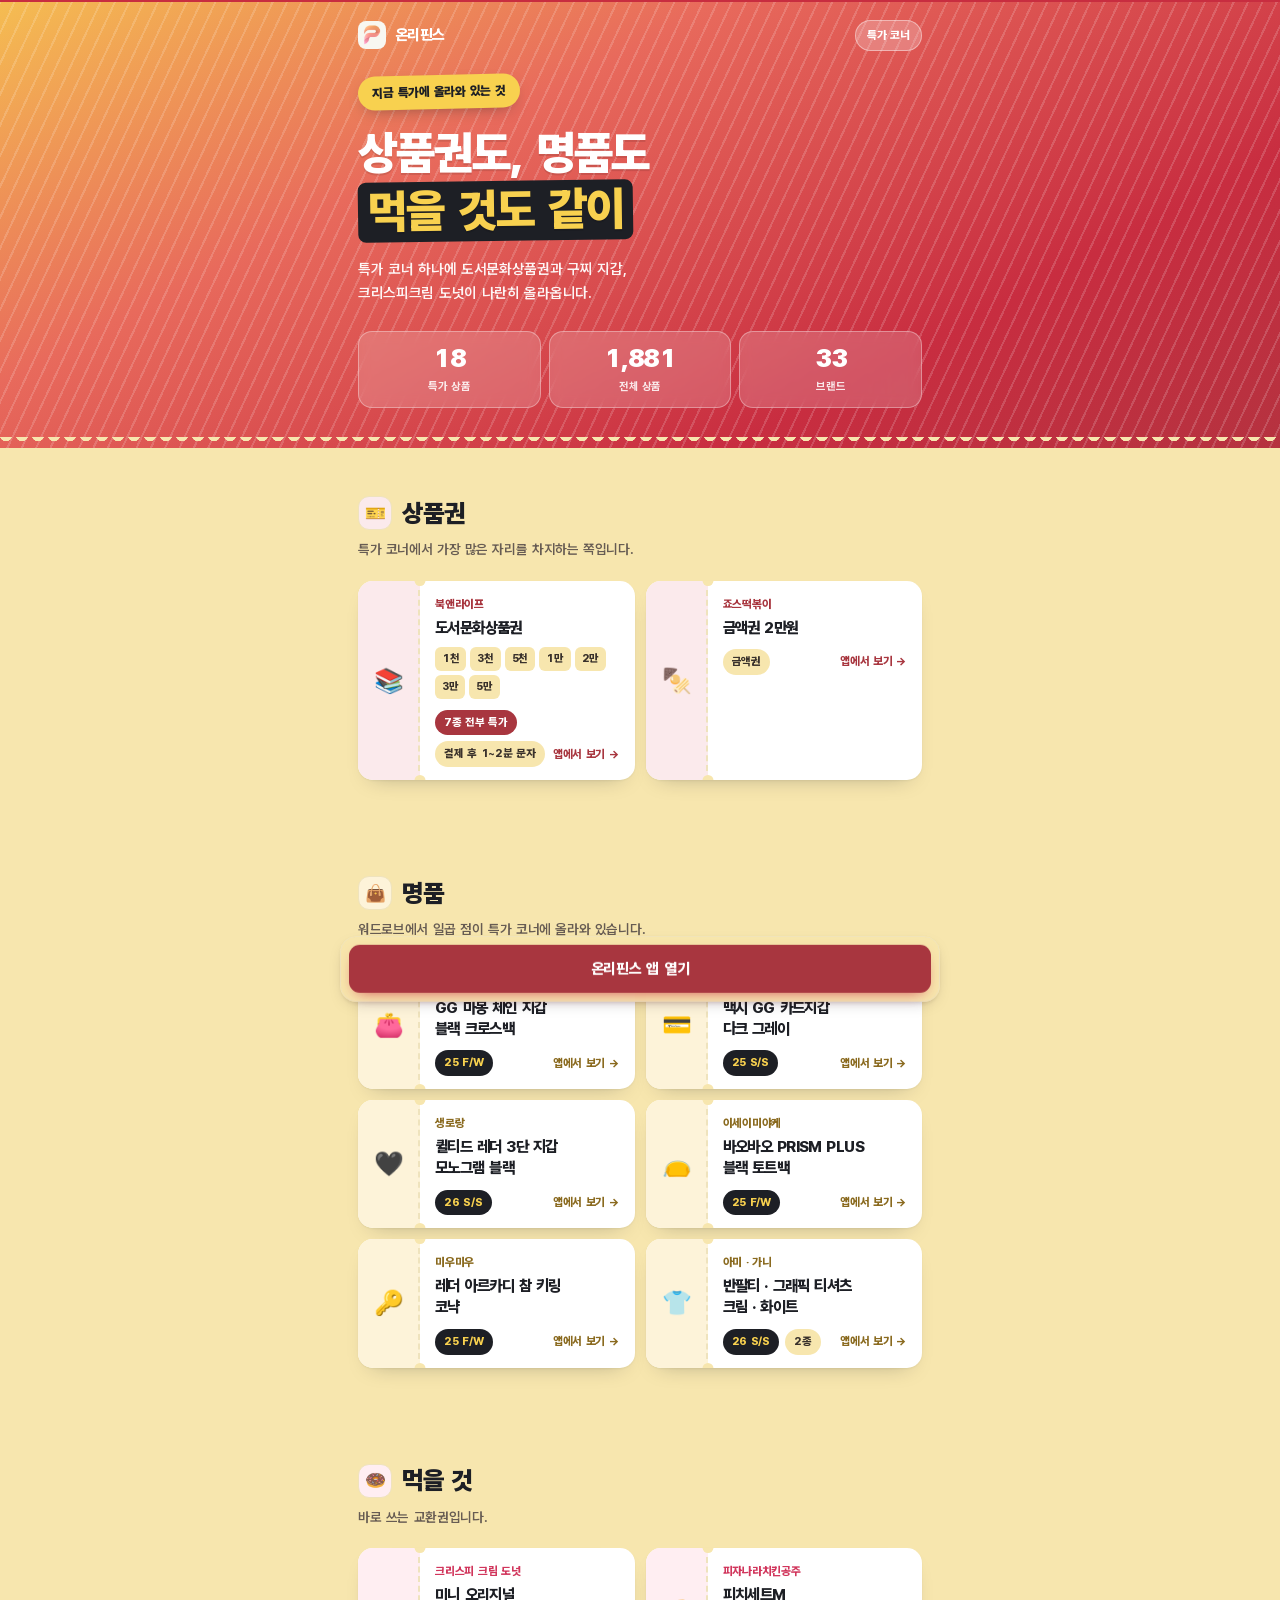
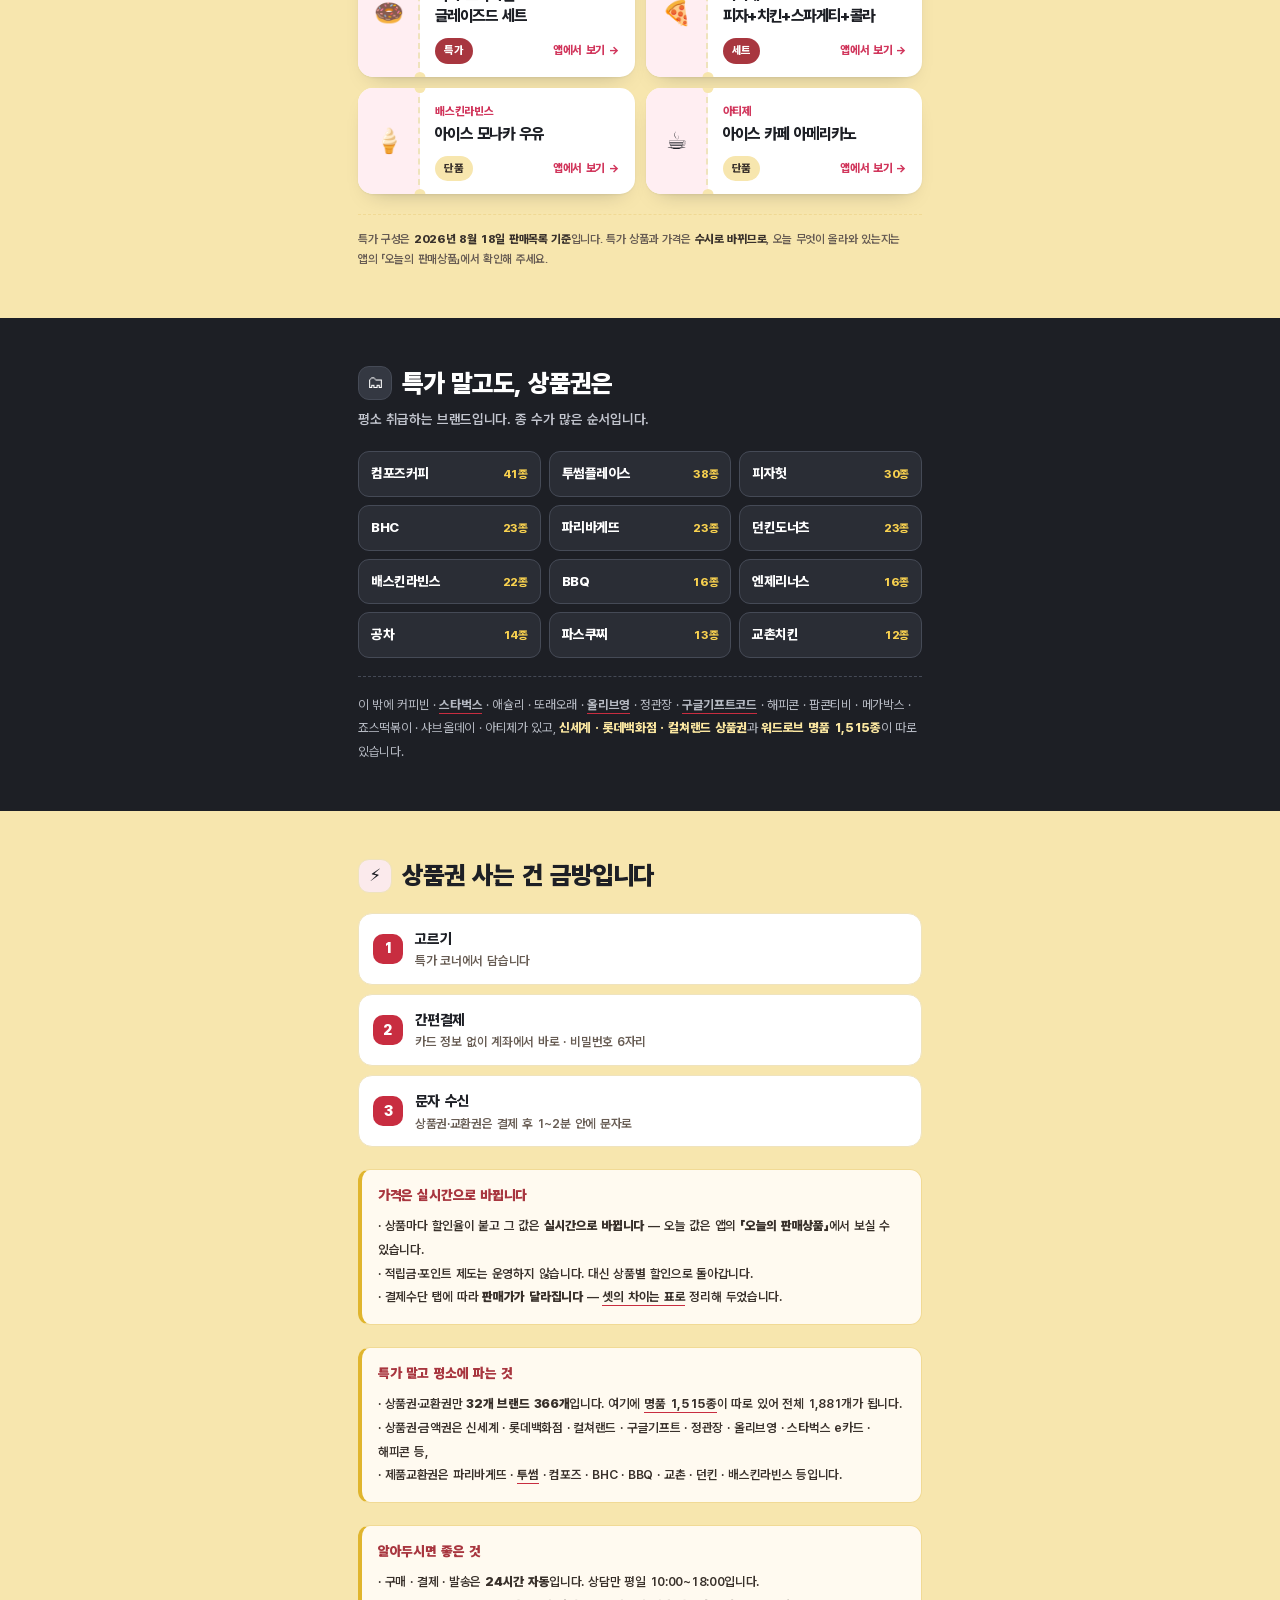
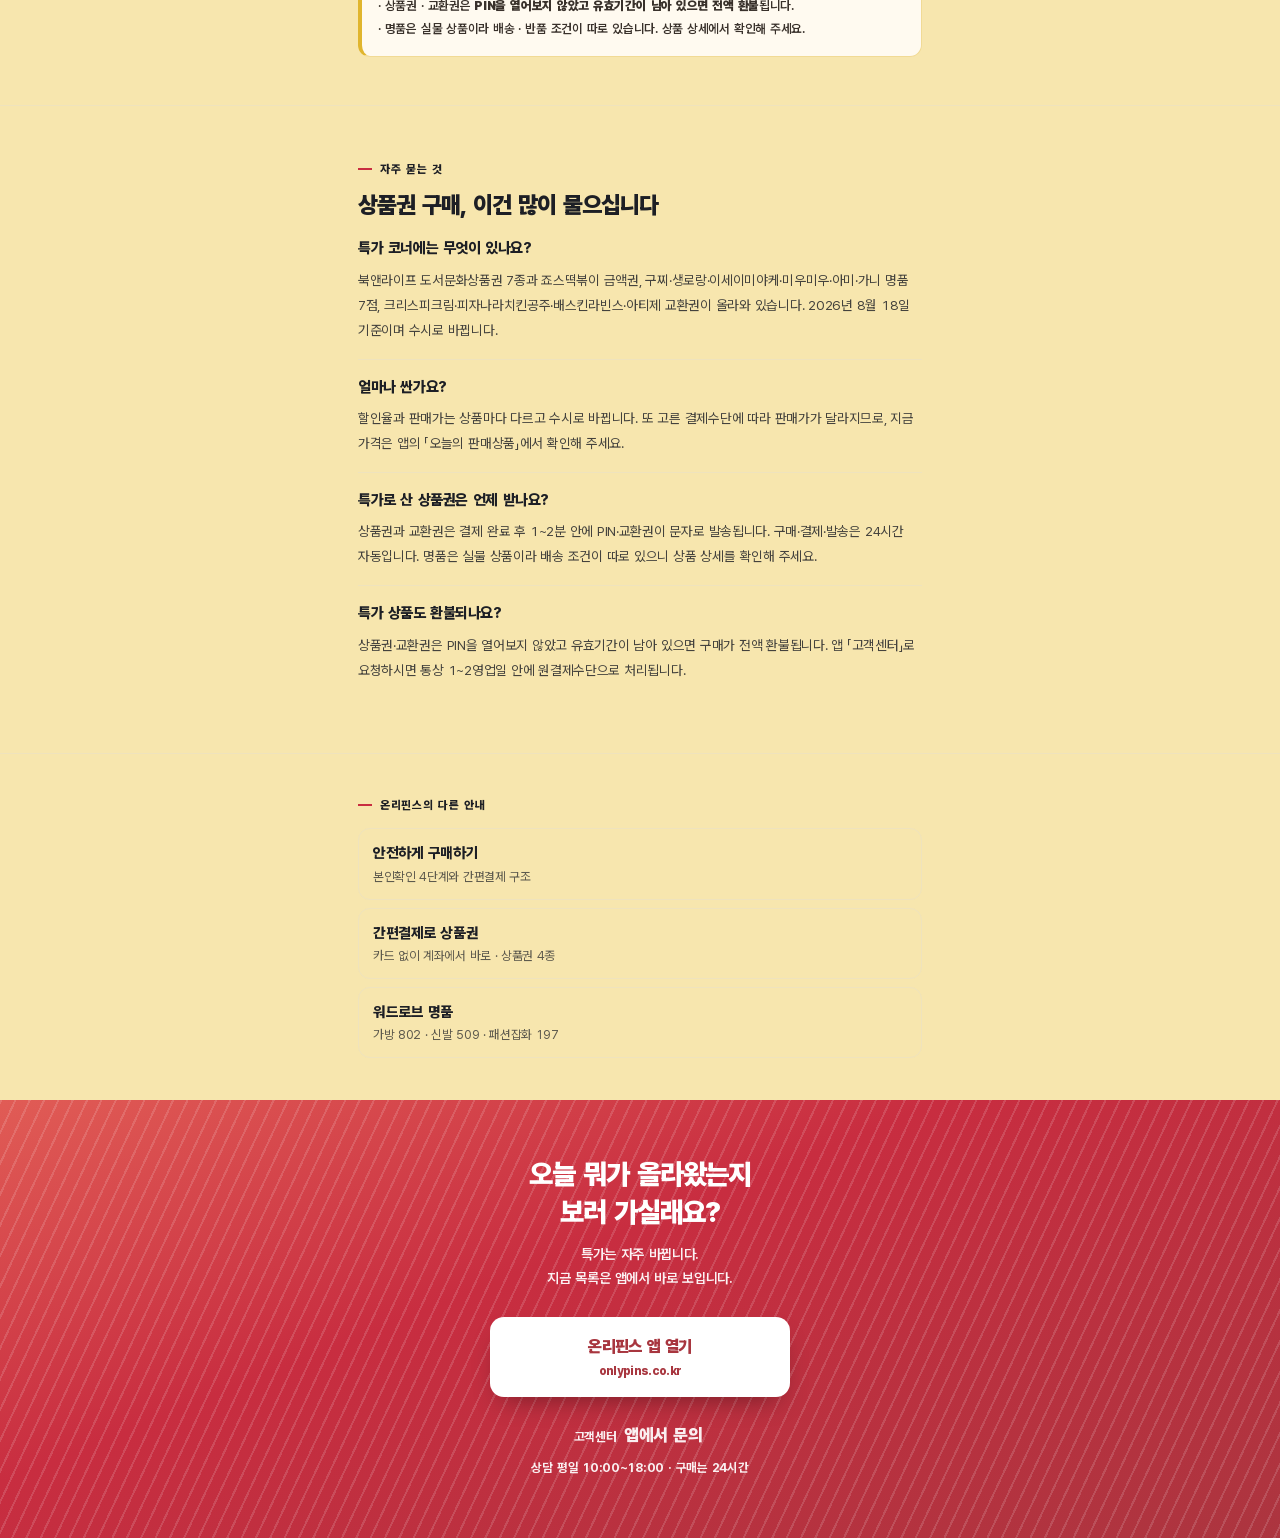
==== commit 29476e47: "5차 — 페이지마다 다른 디자인 (2026-09-14 저녁) - 브랜드 페이지는 브랜드에 맞춘 디자인, 그 외는 분류별 레이아웃에 앱 색 - 글자·메타 변경 없음 · og 이미지 " ====
--- a/index.html
+++ b/index.html
@@ -1,5 +1,5 @@
 <!DOCTYPE html>
-<html lang="ko" data-page="003" class="fl-butter">
+<html lang="ko" data-page="003">
 <head>
 <meta charset="utf-8">
 <meta name="viewport" content="width=device-width, initial-scale=1, viewport-fit=cover">
@@ -18,7 +18,7 @@
 <meta name="description" content="온리핀스 특가 코너의 상품권·명품·먹거리를 한자리에. 도서문화상품권 7종, 구찌·생로랑·미우미우 명품, 크리스피크림·배스킨라빈스·피자나라 교환권. 결제 후 1~2분 문자 발송, 구매는 24시간 자동입니다.">
 <meta name="keywords" content="상품권 특가,상품권 할인,상품권 판매,컬쳐랜드상품권,신세계상품권,롯데상품권,문화상품권,도서문화상품권,기프티콘 할인,교환권,크리스피크림 쿠폰,배스킨라빈스 쿠폰,명품 특가,모바일상품권,온리핀스">
 <meta name="robots" content="index, follow, max-image-preview:large">
-<meta name="theme-color" content="#e8f7e4">
+<meta name="theme-color" content="#c82d40">
 <!-- 파비콘 — 구글은 «모바일 검색 결과에 파비콘을 표시»한다. data URI 로는 안 되고
      크롤러가 «가져갈 수 있는 주소»여야 한다. 주소를 바꾸지 말 것(다시 크롤될 때까지 그대로). -->
 <link rel="icon" type="image/png" sizes="96x96" href="/favicon.png">
@@ -116,428 +116,235 @@
    이 페이지에 실제로 쓰인 글자만 남긴 서브셋이다. 손으로 고치지 말 것.
    본문 글자가 바뀌면 아래 해시가 달라진다 → _검증.mjs 가 「낡았다」로 잡는다.
    charset-sha: 956c42e532df02d1
-   글자 450자 · 폰트 5종 · 합계 138.9KB (base64 는 약 1.33배) */
+   글자 450자 · 폰트 1종 · 합계 74.9KB (base64 는 약 1.33배) */
 @font-face{
-  font-family:'GothicA1';
-  src:url([data-uri]) format('woff2');
-  font-weight:400; font-style:normal; font-display:block;
-}
-@font-face{
-  font-family:'GothicA1';
-  src:url([data-uri]) format('woff2');
-  font-weight:700; font-style:normal; font-display:block;
-}
-@font-face{
-  font-family:'GothicA1';
-  src:url([data-uri]) format('woff2');
-  font-weight:800; font-style:normal; font-display:block;
-}
-@font-face{
-  font-family:'Jua';
-  src:url([data-uri]) format('woff2');
-  font-weight:400 400; font-style:normal; font-display:block;
-}
-@font-face{
-  font-family:'Pacifico';
-  src:url([data-uri]) format('woff2');
-  font-weight:400 400; font-style:normal; font-display:block;
-}
-</style>
-<style>
-/* ─────────────────────────────────────────────
-   _스쿱.css — 온리핀스 스쿱 디자인 시스템 (2026-09-14 신설 · 랜딩 15개 공용)
-
-   왜 생겼나 : 2026-09-14 온리핀스 앱(app.onlypins.co.kr)이 「달콤한 상품권 할인 · 한 스쿱씩」
-               콘셉트로 전면 개편됐다. Master 결정 — 랜딩 15개 «전부» 이 옷으로 통일한다.
-               (그 전에는 페이지마다 일부러 다른 옷이었다 → README 「09-09 v2」 절은 이력이다.)
-
-   근거(실측) : 1차 — 앱 CSS·390px 캡처에서 oklch 값을 «근사»해 옮겼다.
-               ⭐ 2차(같은 날 · Master 「색상도 적극 반영해」) — 앱 화면의 요소별 «계산된 색»을 hex 로 실측해 갈아 끼웠다.
-                 · 필기체 라벨은 섹션과 무관하게 «한 색» #ca545a (today's scoop · sweet ranking · how it melts 전부)
-                 · 파스텔 카드 8색 · 노란 카테고리 띠 #f8d14f · 순위 숫자 빨강 #c82d40 · 다크 위 필기체 #efa3c7
-                 · 모서리 — 캐러셀 카드 36px · 상품 카드 28px · 큰 흰 판 40px · 푸터 위 36px
-               바탕 민트 #e8f7e4 · 글자 #39312b · 버튼 잉크 #1d1f25 · 크림 #f8f7f3 은 1차와 실측이 같았다.
-
-   주입 위치 : 웹폰트(FONTS 자리표시자) 다음 · 페이지 style 태그 «앞»(SCOOP_CSS 자리표시자).
-               → 페이지 style 태그가 같은 특정도에서 이긴다(페이지 고유 부품은 페이지가 정한다).
-               → _공통.css 는 여전히 «맨 뒤»다. 그래서 공용 부품(형제 링크·FAQ·고정 바)의 옷은
-                 여기서 «한 단계 높은 특정도»(:root body …)로 입힌다. 낮추면 조용히 진다.
-
-   ⚠️ 값은 여기 한 곳에만 적는다. 페이지는 var(--s-*) 로만 가리킨다(AGENTS.md §7.2 🅖).
-   ⚠️ 대비 — 파스텔 위 «작은 글자»는 --s-text / --s-text-2 / --s-mute / 짙은 맛(--s-berry 등)만 쓴다(전부 AA 4.5:1 이상).
-      --s-cherry(앱 순위 빨강)는 흰 바탕 5.4:1 이지만 «파스텔 위에서는 4.2~4.5:1» 이라 큰 글자·숫자·장식에만 쓴다.
-      --s-script-ink(#ca545a)는 민트 위 3.8:1 — 앱과 같게 «장식 필기체»에만 쓴다(본문 글자에 쓰지 말 것).
-      --s-mute 는 민트·파스텔 위 4.5:1 을 넘기는 가장 옅은 값이다 — 더 옅게 하지 말 것.
-   ⚠️ 이 파일의 주석에는 태그 모양 글자와 자리표시자 이름을 중괄호째 쓰지 않는다(README 「이날 밟은 함정」 ①③).
-   ───────────────────────────────────────────── */
-
-:root{
-  /* 바탕·글자 (실측 일치) */
-  --s-mint:#e8f7e4;  --s-mint-2:#d9f0d3;  --s-cream:#f8f7f3;  --s-card:#ffffff;
-  --s-ink:#1d1f25;   --s-ink-2:#2c2f37;
-  --s-text:#39312b;  --s-text-2:#564b43; --s-mute:#675c53;
-  --s-line:#dcebd6;  --s-line-2:#cfe2c8;
-
-  /* 파스텔 8색 — 앱 캐러셀·카테고리 알약·아이콘 원에서 실측(2차) */
-  --s-peach:#fae3d1; --s-lav:#ece2ff; --s-leaf:#cff2da; --s-pink:#ffdbed;
-  --s-butter:#f7ecbe; --s-sky:#d1ecff; --s-apricot:#fde8c6; --s-coral:#ffdbd2;
-  --s-yellow:#f8d14f;                         /* 앱 카테고리 띠 (실측) */
-
-  /* 앱의 강조색 (실측) */
-  --s-script-ink:#ca545a;                     /* 필기체 라벨 — 장식 전용(가상요소 data-script) */
-  --s-script-text:#a8363f;                    /* 필기체로 쓴 «실제 글자»(POINT 1 등) — 앱 빨강 계열을 AA 로 낮춘 값(흰 6.4:1 · 파스텔 5.1:1) */
-  --s-cherry:#c82d40;                         /* 순위 숫자 — 큰 글자·숫자 전용 */
-  --s-bubblegum:#efa3c7;                      /* 다크 위 필기체 */
-
-  /* 짙은 맛 — 파스텔 위 «작은 글자»·아이콘용(흰색·파스텔 위 4.5:1 이상) */
-  --s-berry:#b42f3a; --s-grape:#673f96; --s-forest:#1f6a43; --s-honey:#754c00; --s-rose:#ad2f52; --s-navy:#2b4f86;
-
-  /* 모양 (2차 실측으로 맞춤) */
-  --s-r-xl:36px; --s-r:28px; --s-r-sm:16px; --s-r-xs:11px;
-  --s-sh-1:0 3px 6px -2px rgba(92,65,44,.14);
-  --s-sh-2:0 18px 36px -24px rgba(92,65,44,.50);
-  --s-sh-3:0 18px 40px -16px rgba(78,52,31,.40);
-  --s-sh-ink:0 16px 32px -18px rgba(18,22,31,.60);
-
-  /* 서체 */
-  --s-font:'GothicA1',"Apple SD Gothic Neo","Malgun Gothic",system-ui,sans-serif;
-  --s-display:'Jua','GothicA1',"Apple SD Gothic Neo","Malgun Gothic",sans-serif;   /* 숫자·카드 이름 같은 표시 글자 — 제목에는 쓰지 않는다(3차) */
-  --s-heading:'GothicA1',"Apple SD Gothic Neo","Malgun Gothic",system-ui,sans-serif;   /* 제목 h1~h3 — 굵기 800 */
-  --s-script:'Pacifico',"Brush Script MT",cursive;
-
-  /* 페이지의 «맛» — 기본은 피치. 페이지는 html 태그에 fl-* 클래스를 붙여 바꾼다
-     ⚠️ body 태그에 붙이지 말 것 — _검증.mjs·_폰트빌드.py 가 body 여는 태그 «글자 그대로»로 본문을 잘라 읽는다.
-        body 태그에 클래스가 되면 본문이 «빈 것»으로 읽혀 FAQ 대조가 떨어지고 태그 짝 검사는 대상 없이 통과한다(2026-09-14 실측). */
-  --f-bg:var(--s-peach); --f-deep:var(--s-berry);
-
-  --maxw:540px;
-
-  /* 공통 품질 레이어(_공통.css) 계약 — 기본값. 페이지가 필요하면 자기 :root 에서 덮는다.
-     ⭐ 2차: 강조(진행 바·포커스 링·본문 링크 밑줄)는 앱의 빨강으로 통일한다 — 맛마다 다르면 한 앱으로 안 읽힌다. */
-  color-scheme:light;
-  --u-accent:var(--s-cherry); --u-accent-2:var(--s-ink); --u-on-accent:#fff;
-  --u-ink:var(--s-text); --u-paper:var(--s-cream); --u-line:var(--s-line-2);
-  --u-pad:20px;
-  --u-h1-min:30px; --u-h1-vw:9.4vw; --u-h1-max:40px;
-}
-.fl-peach {--f-bg:var(--s-peach);  --f-deep:var(--s-berry)}
-.fl-lav   {--f-bg:var(--s-lav);    --f-deep:var(--s-grape)}
-.fl-leaf  {--f-bg:var(--s-leaf);   --f-deep:var(--s-forest)}
-.fl-pink  {--f-bg:var(--s-pink);   --f-deep:var(--s-rose)}
-.fl-butter{--f-bg:var(--s-butter); --f-deep:var(--s-honey)}
-.fl-sky   {--f-bg:var(--s-sky);    --f-deep:var(--s-navy)}
-
-/* ⭐ 4차(2026-09-14 · Master 「배경색들이 다 너무 동일한데」) — «페이지마다 다른 바탕» + «섹션 띠 교차».
-   ① 페이지 바탕 --p-bg: 15개 전부 다른 연한 색. 번호는 빌드가 html 태그에 data-page 로 붙인다(_랜딩빌드.mjs).
-      맛(fl-*)은 6가지라 겹치므로 바탕은 번호로 따로 준다. 전부 L≥0.88 의 연한 톤이라 --s-mute 대비(4.5:1)가 유지된다.
-   ② 섹션 띠: 본문 섹션을 «짝수 번째마다 흰 띠»로 교차 — 앱 홈의 「민트 바탕 · 흰 신뢰 줄 · 노란 띠」 리듬.
-      ⚠️ :where() 로 특정도를 0 으로 둔다 → 페이지 CSS 가 자기 섹션 바탕(크림 판·다크 CTA 등)을 정했으면 «그쪽이 이긴다».
-   ⚠️ data-page 가 없으면 기본값(앱 민트)으로 조용히 떨어진다 → _검증.mjs 가 data-page 누락을 잡는다. */
-:root{--p-bg:var(--s-mint)}
-/* ⚠️ 바탕은 그 페이지 «맛»과 다른 계열로 고른다 — 같은 계열이면 히어로 카드(맛 색)가 바탕에 묻힌다
-      (첫 판에서 001 피치 카드 × 피치 바탕 · 009 핑크 × 로즈가 그랬다 · 캡처로 확인). 괄호 안이 그 페이지의 맛. */
-[data-page="001"]{--p-bg:#e8f2fd}   /* 하늘   (맛 피치) */
-[data-page="002"]{--p-bg:#f6f6d8}   /* 레몬   (맛 라벤더) */
-[data-page="003"]{--p-bg:#efeafb}   /* 라일락 (맛 버터) */
-[data-page="004"]{--p-bg:#fdf0e6}   /* 피치   (맛 하늘) */
-[data-page="005"]{--p-bg:#faeaf1}   /* 블러시 (맛 민트) */
-[data-page="006"]{--p-bg:#e4f3f7}   /* 아이스 (맛 핑크) */
-[data-page="007"]{--p-bg:#e3f2e8}   /* 세이지 (맛 피치) */
-[data-page="008"]{--p-bg:#f3eefc}   /* 라벤더 (맛 버터) */
-[data-page="009"]{--p-bg:#e8f7e4}   /* 민트   (맛 핑크) */
-[data-page="010"]{--p-bg:#e6f5f2}   /* 아쿠아 (맛 피치) */
-[data-page="011"]{--p-bg:#fcefe0}   /* 살구   (맛 라벤더) */
-[data-page="012"]{--p-bg:#fdeaee}   /* 로즈   (맛 민트) */
-[data-page="013"]{--p-bg:#faf4d9}   /* 버터   (맛 하늘) */
-[data-page="014"]{--p-bg:#fbeee8}   /* 코랄   (맛 민트) */
-[data-page="015"]{--p-bg:#edf6dc}   /* 라임   (맛 핑크) */
-/* 📌 맛 클래스는 :root(=html 태그) 와 «같은 요소»에 붙는다. 맛은 이제 «바탕색·짙은 글자»만 정하고,
-      필기체·강조 빨강은 맛과 무관하게 앱 한 색이다(2차). */
-
-*,*::before,*::after{box-sizing:border-box}
-html{-webkit-text-size-adjust:100%}
-body{
-  margin:0; background:var(--p-bg); color:var(--s-text);
-  font-family:var(--s-font);
-  font-size:16px; line-height:1.68; letter-spacing:-.01em;
-  word-break:keep-all; overflow-wrap:break-word;
-}
-.wrap{max-width:var(--maxw); margin:0 auto; padding:0 var(--u-pad)}
-section{padding:clamp(44px,11vw,64px) 0}
-/* 섹션 띠 교차(4차) — 특정도 0. 페이지가 바탕을 정한 섹션은 건드리지 않는다. */
-:where(main > section:nth-of-type(even)){background:var(--s-card)}
-/* ⭐ 2026-09-14 3차(Master 「제목 서체도 앱처럼 굵은 고딕으로」) — 앱의 섹션 제목(「오늘의 스쿱」·「이용 방법」)은
-      Jua 가 아니라 «고딕 800»이다(계산된 스타일 실측: Geist→Gothic A1 · font-weight 800). Jua 는 앱에서도
-      캐러셀의 큰 브랜드 이름에만 쓴다 → 랜딩도 제목은 --s-heading, 숫자·카드 이름 같은 «표시 글자»만 --s-display. */
-h1,h2,h3{margin:0; font-family:var(--s-heading); font-weight:800; color:var(--s-text); letter-spacing:-.035em; line-height:1.32}
-h1{line-height:1.24; letter-spacing:-.045em}
-h2{font-size:clamp(24px,7vw,30px); margin-bottom:12px}
-h3{font-size:19px}
-p{margin:0}
-b,strong{font-weight:700}
-
-/* ── 필기체 라벨 — 앱의 「today's scoop」 자리 ──
-   data-script="…" 를 붙이면 그 요소 «위에» 필기체 한 줄이 선다. 영문 장식이라 읽기 순서에 끼지 않게
-   가상요소로만 그린다(보조기술은 대부분 읽지 않는다 · 폰트 서브셋은 라틴 전부를 이미 담는다).
-   ⭐ 2차: 색은 앱 실측 한 색(--s-script-ink). 맛(--f-deep)을 따르지 않는다. */
-[data-script]::before{
-  content:attr(data-script); display:block;
-  font-family:var(--s-script); font-weight:400; font-size:19px; line-height:1.25;
-  color:var(--s-script-ink); letter-spacing:0; margin-bottom:2px; text-transform:none;
-}
-
-/* ── 브랜드 머리줄 — 앱 머리의 필기체 워드마크 ── */
-.s-top{display:flex; align-items:center; gap:10px; min-height:52px}
-.s-mark{font-family:var(--s-script); font-size:27px; line-height:1; color:var(--s-ink); letter-spacing:0; padding-bottom:4px}
-.s-ko{font-size:13px; font-weight:700; color:var(--s-text-2)}
-.s-tag{
-  margin-left:auto; font-size:12.5px; font-weight:700; color:var(--s-text);
-  background:rgba(255,255,255,.78); border-radius:999px; padding:6px 13px; box-shadow:var(--s-sh-1);
-}
-
-/* ── 부품 ── */
-.s-panel{background:var(--s-card); border-radius:40px; box-shadow:var(--s-sh-2)}
-.s-flavor{background:var(--f-bg); border-radius:var(--s-r-xl); box-shadow:var(--s-sh-3)}
-.s-pill{
-  display:inline-flex; align-items:center; gap:6px;
-  font-size:13px; font-weight:700; color:var(--s-text);
-  background:var(--s-card); border-radius:999px; padding:7px 14px; box-shadow:var(--s-sh-1);
-}
-.s-pill.on{background:var(--s-ink); color:#fff}
-.s-btn{
-  display:flex; flex-direction:column; align-items:center; justify-content:center;
-  min-height:56px; margin:26px auto 0; max-width:320px;
-  background:var(--s-ink); color:#fff; text-decoration:none;
-  font-size:17px; font-weight:700; letter-spacing:-.02em;
-  padding:14px 26px; border-radius:999px; box-shadow:var(--s-sh-ink);
-}
-.s-btn .u{font-size:12.5px; font-weight:400; opacity:.86; margin-top:2px}
-.s-num{
-  display:inline-grid; place-items:center; min-width:34px; height:34px; padding:0 8px;
-  border-radius:999px; background:var(--f-bg); color:var(--s-text);
-  font-family:var(--s-display); font-size:16px;
-}
-.s-cherry{color:var(--s-cherry)}             /* 큰 숫자·강조 한 글자 — 작은 글자에 쓰지 말 것 */
-
-/* ⭐ 2차 — 앱처럼 색을 «면»으로 쓰는 부품 */
-/* 노란 띠 — 앱의 카테고리 띠. 화면 폭 전체를 채운다(섹션에 붙인다). */
-.s-band{background:var(--s-yellow)}
-/* 흰 띠 — 앱의 신뢰 줄(정품·유효기간·취소·수령) 바탕 */
-.s-white{background:var(--s-card)}
-/* 파스텔 돌림 — 목록 자식들에 앱 카드 순서대로 바탕을 돌린다(핑크·피치·라벤더·민트·살구·하늘) */
-.s-rot > :nth-child(6n+1){background:var(--s-pink)}
-.s-rot > :nth-child(6n+2){background:var(--s-peach)}
-.s-rot > :nth-child(6n+3){background:var(--s-lav)}
-.s-rot > :nth-child(6n+4){background:var(--s-leaf)}
-.s-rot > :nth-child(6n+5){background:var(--s-apricot)}
-.s-rot > :nth-child(6n+6){background:var(--s-sky)}
-
-/* ── 둥근 다크 마감 — 앱 푸터의 옷 (CTA 구역에 쓴다) ── */
-.s-dark{
-  background:var(--s-ink); color:#f3f1ec;
-  border-radius:36px 36px 0 0; margin-top:8px;
-}
-.s-dark h2{color:#fff}
-.s-dark [data-script]::before{color:var(--s-bubblegum)}
-.s-dark .s-btn{background:#fff; color:var(--s-ink); box-shadow:0 14px 30px -14px rgba(0,0,0,.55)}
-.s-tagline{font-family:var(--s-script); color:var(--s-bubblegum); font-size:17px; display:block; margin-top:18px}
-
-/* ── 공용 부품의 옷 — _공통.css 가 «뒤»라서 특정도를 한 단계 올린다(:root body) ── */
-:root body .ubar-in{border-radius:999px; padding:7px; border-color:var(--s-line-2); box-shadow:var(--s-sh-3)}
-:root body .ubar .ub-cta{border-radius:999px; font-weight:700; box-shadow:var(--s-sh-ink)}
-:root body a.xl{border-bottom-color:var(--s-cherry)}
-
-/* ⭐ 2차 — 형제 링크는 앱의 «노란 카테고리 띠 + 파스텔 알약» 옷을 입는다(15개 공통 · 한 곳에서). */
-:root body .usib{border-top:0; background:var(--s-yellow); padding:clamp(34px,9vw,46px) 0}
-:root body .usib-h{font-family:var(--s-heading); font-size:19px; font-weight:800; letter-spacing:0; color:var(--s-text)}
-:root body .usib-h::before{width:24px; height:24px; border-radius:50%; background:#fff; box-shadow:inset 0 0 0 6px var(--s-cherry)}
-:root body .usib-l a{border:0; border-radius:var(--s-r); padding:14px 18px; box-shadow:var(--s-sh-2); background:var(--s-card)}
-:root body .usib-l li:nth-child(3n+1) a{background:var(--s-pink)}
-:root body .usib-l li:nth-child(3n+2) a{background:var(--s-lav)}
-:root body .usib-l li:nth-child(3n+3) a{background:var(--s-leaf)}
-:root body .usib-l b{font-weight:700; color:var(--s-text)}
-:root body .usib-l span{opacity:1; color:var(--s-text-2)}
-
-/* FAQ 는 흰 판(dl)을 품으므로 흰 띠에 걸리면 판이 안 보인다 → 늘 페이지 바탕으로 둔다(4차) */
-:root body .ufaq{border-top:0; background:transparent}
-:root body .ufaq .wrap > dl{background:var(--s-card); border-radius:40px; padding:22px 22px 6px; box-shadow:var(--s-sh-2)}
-/* ⚠️ 이 라벨은 «한글»(자주 묻는 것)이다 — Pacifico 에는 한글이 없어 시스템 붓글씨체로 떨어진다(2026-09-14 캡처로 확인).
-      필기체는 영문 장식(data-script)에만 쓴다. */
-:root body .ufaq-h{font-size:13px; font-weight:700; letter-spacing:0; color:var(--s-mute)}
-:root body .ufaq-h::before{display:none}
-/* ⭐ 2차 — 질문 앞에 앱 아이콘 원 색을 돌린다(민트·버터·라벤더·핑크 — 앱 신뢰 줄의 네 원과 같은 순서) */
-:root body .ufaq dt{font-weight:700; color:var(--s-text); border-top-color:var(--s-line); display:flex; gap:10px; align-items:flex-start}
-:root body .ufaq dt::before{content:""; flex:none; width:12px; height:12px; margin-top:6px; border-radius:50%; background:var(--s-leaf); box-shadow:0 0 0 3px #fff, 0 0 0 4px var(--s-line-2)}
-:root body .ufaq dt:nth-of-type(4n+2)::before{background:var(--s-butter)}
-:root body .ufaq dt:nth-of-type(4n+3)::before{background:var(--s-lav)}
-:root body .ufaq dt:nth-of-type(4n+4)::before{background:var(--s-pink)}
-:root body .ufaq dd{opacity:1; color:var(--s-text-2); margin-left:22px}
-
-@media (min-width:560px){
-  :root{--maxw:620px; --u-pad:24px}
-}
+  font-family:'Pretendard';
+  src:url([data-uri]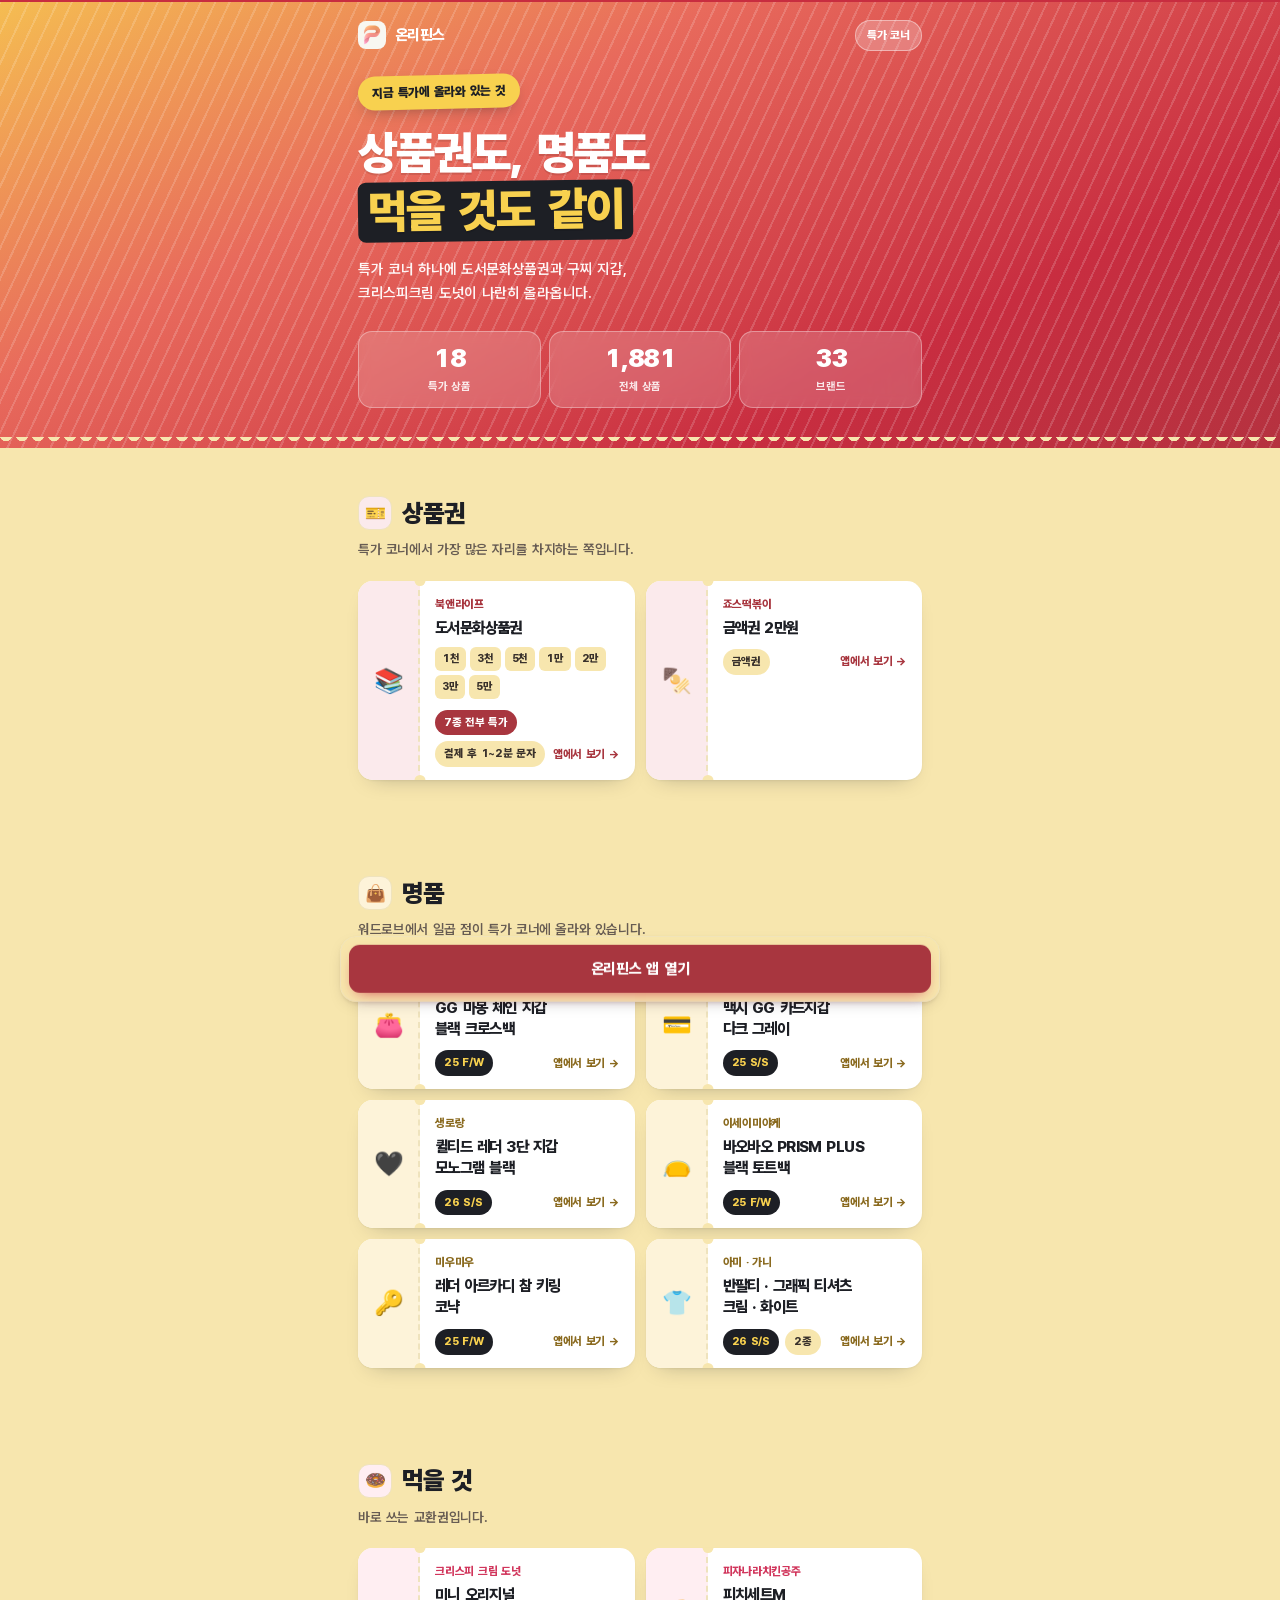
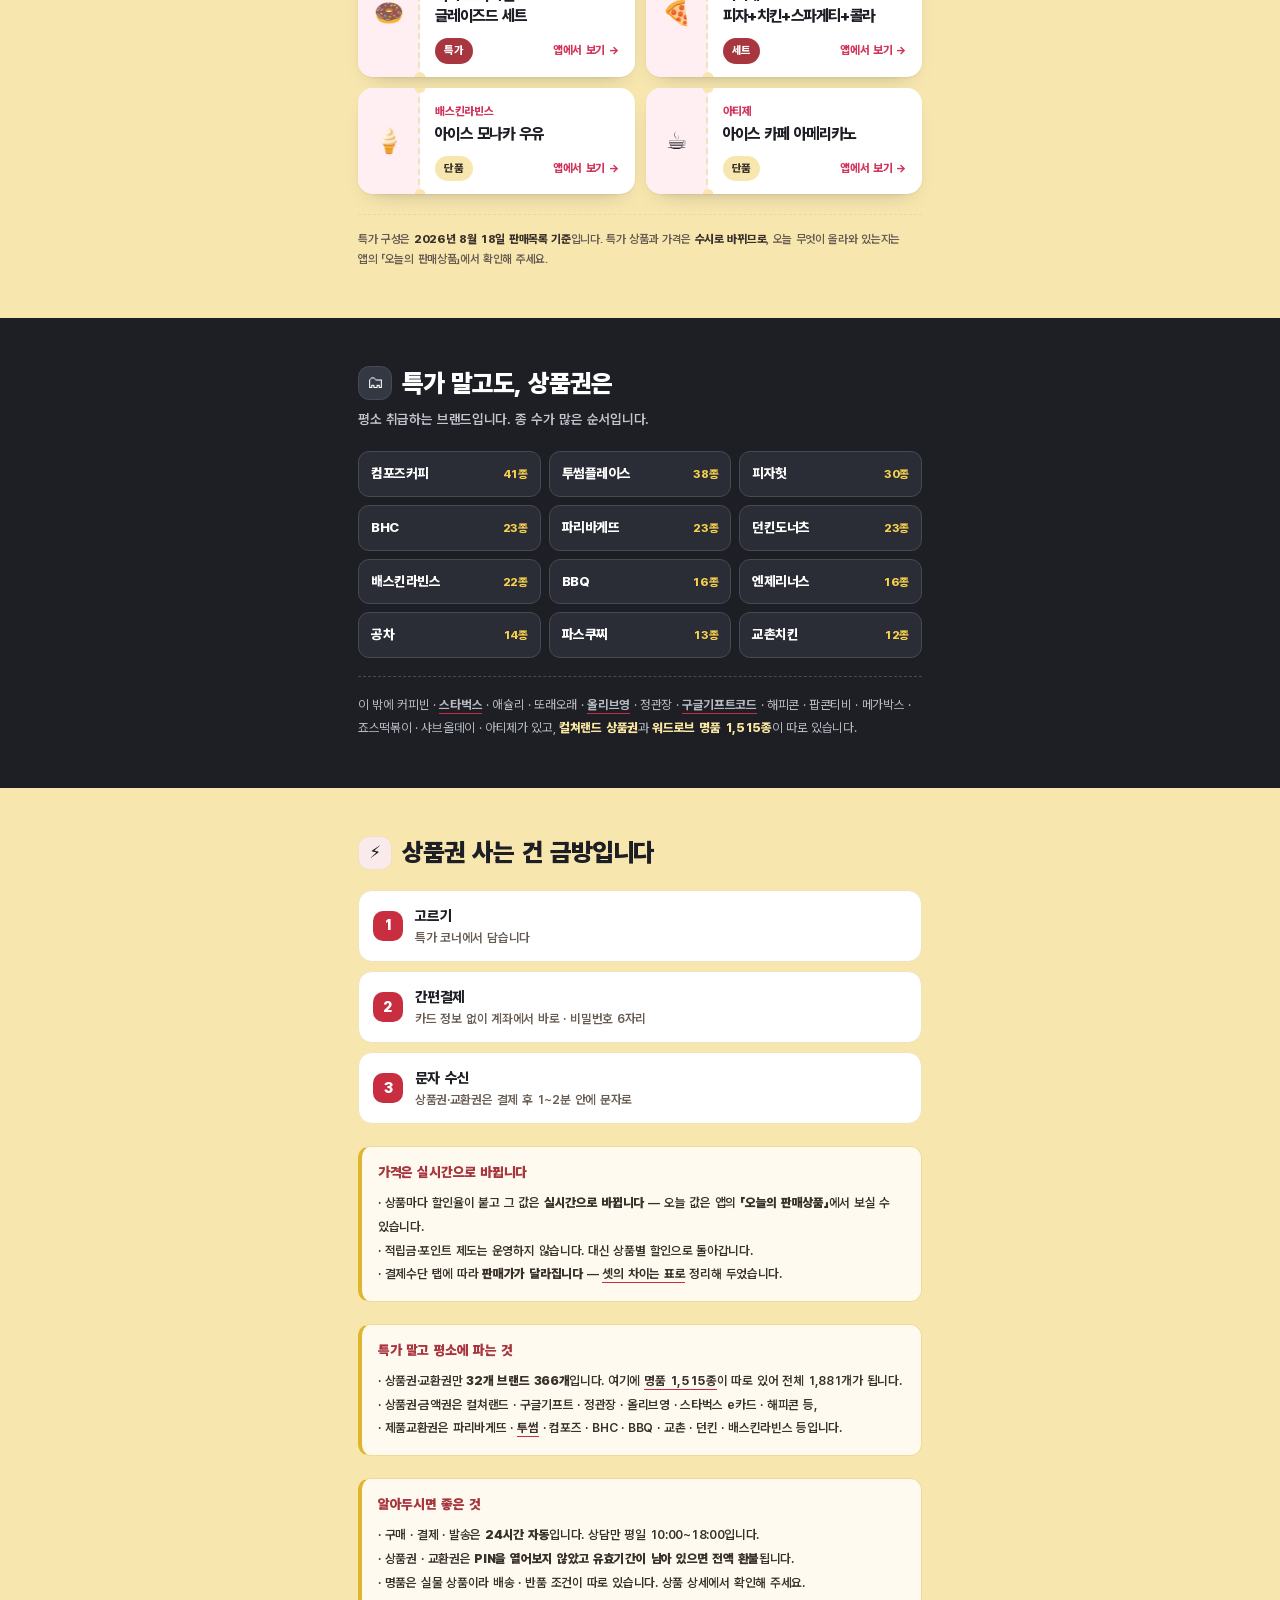
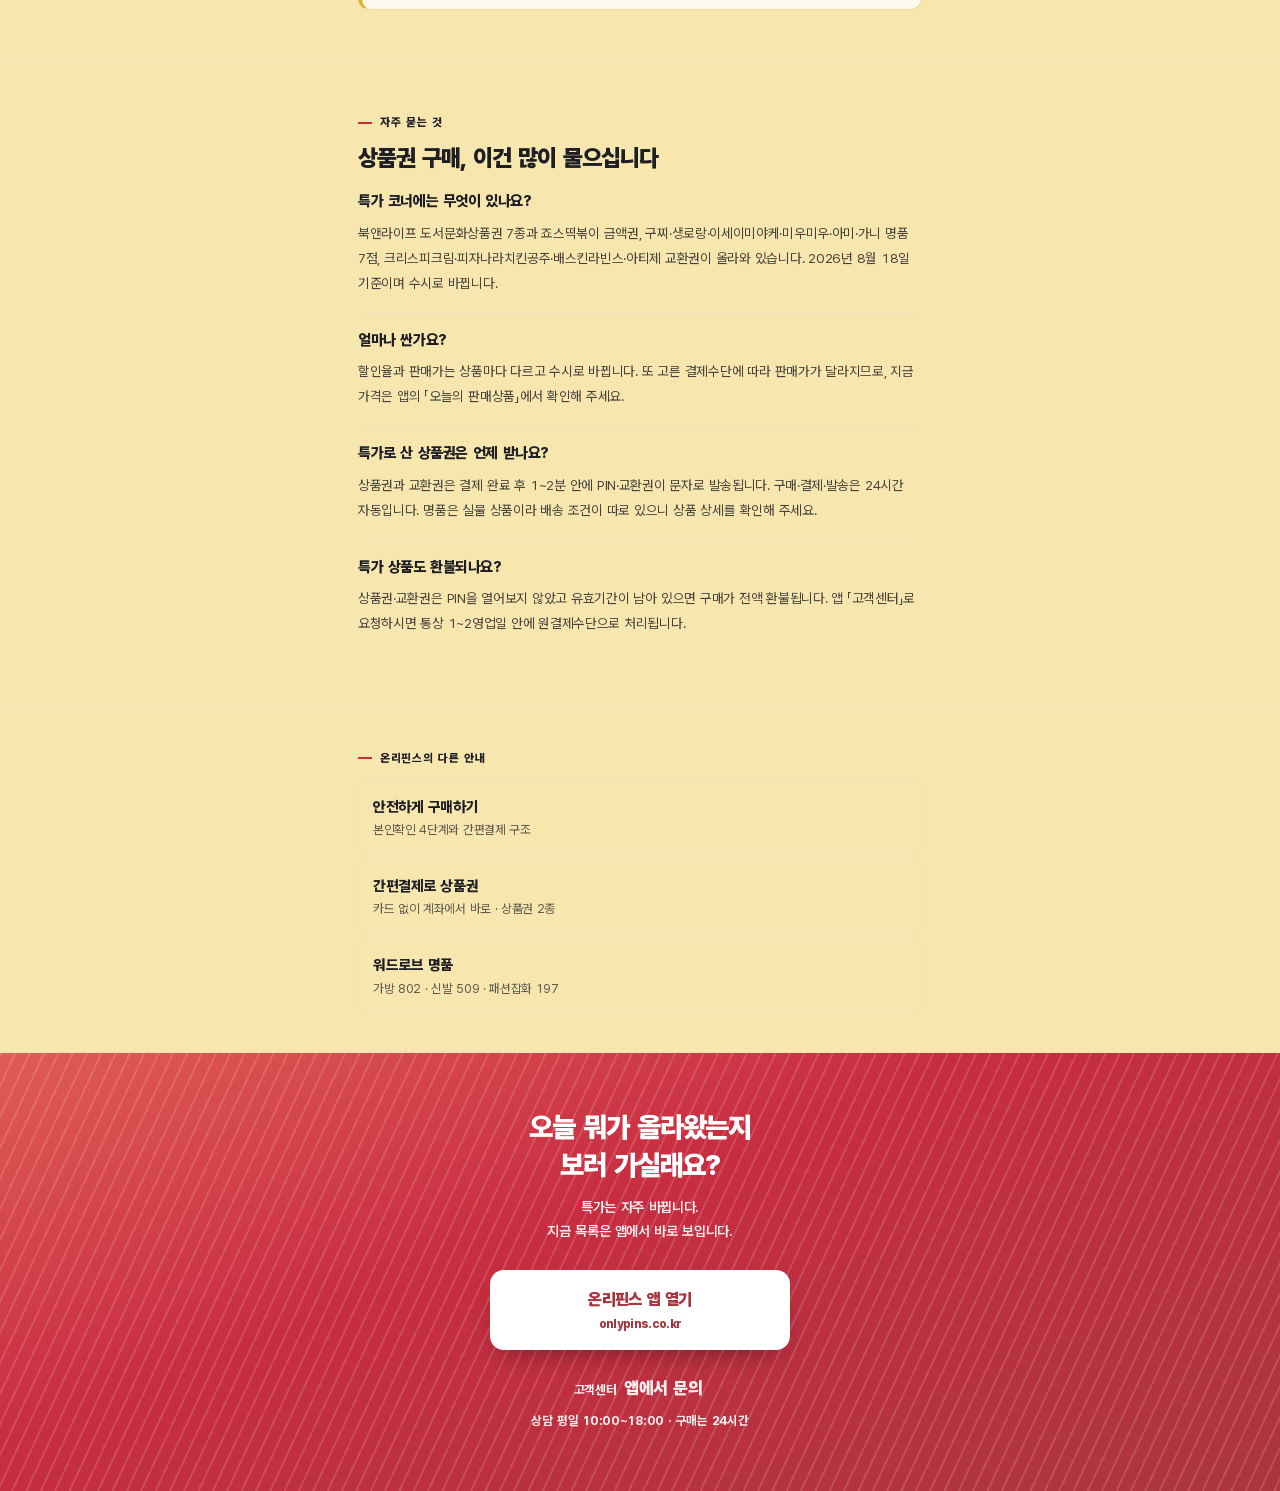
==== commit bde876cb: "홍보 랜딩 6차 — 백화점상품권 광고 보류(판매는 유지) · 010 문화상품권 · 011 북앤라이프 - 010-신세계 → 010-문화상품권 · 011-롯데 → 011-북앤라이프 (" ====
--- a/index.html
+++ b/index.html
@@ -16,7 +16,7 @@
 
 <title>상품권 특가 — 도서문화상품권·명품·먹거리 | 온리핀스</title>
 <meta name="description" content="온리핀스 특가 코너의 상품권·명품·먹거리를 한자리에. 도서문화상품권 7종, 구찌·생로랑·미우미우 명품, 크리스피크림·배스킨라빈스·피자나라 교환권. 결제 후 1~2분 문자 발송, 구매는 24시간 자동입니다.">
-<meta name="keywords" content="상품권 특가,상품권 할인,상품권 판매,컬쳐랜드상품권,신세계상품권,롯데상품권,문화상품권,도서문화상품권,기프티콘 할인,교환권,크리스피크림 쿠폰,배스킨라빈스 쿠폰,명품 특가,모바일상품권,온리핀스">
+<meta name="keywords" content="상품권 특가,상품권 할인,상품권 판매,컬쳐랜드상품권,문화상품권,도서문화상품권,기프티콘 할인,교환권,크리스피크림 쿠폰,배스킨라빈스 쿠폰,명품 특가,모바일상품권,온리핀스">
 <meta name="robots" content="index, follow, max-image-preview:large">
 <meta name="theme-color" content="#c82d40">
 <!-- 파비콘 — 구글은 «모바일 검색 결과에 파비콘을 표시»한다. data URI 로는 안 되고
@@ -67,7 +67,7 @@
       "description": "도서문화상품권 7종, 구찌·생로랑·미우미우 명품 특가, 크리스피크림·배스킨라빈스·피자나라 먹거리까지.",
       "inLanguage": "ko-KR",
       "datePublished": "2026-09-09",
-      "dateModified": "2026-09-14",
+      "dateModified": "2026-09-15",
       "isPartOf": { "@id": "https://adpr0003.onlypins.co.kr/#org" }
     },
     {
@@ -115,11 +115,11 @@
 /* 자동 생성 — python _폰트빌드.py 003-특가상품
    이 페이지에 실제로 쓰인 글자만 남긴 서브셋이다. 손으로 고치지 말 것.
    본문 글자가 바뀌면 아래 해시가 달라진다 → _검증.mjs 가 「낡았다」로 잡는다.
-   charset-sha: 956c42e532df02d1
-   글자 450자 · 폰트 1종 · 합계 74.9KB (base64 는 약 1.33배) */
+   charset-sha: bd254c0e4096b217
+   글자 449자 · 폰트 1종 · 합계 74.8KB (base64 는 약 1.33배) */
 @font-face{
   font-family:'Pretendard';
-  src:url([data-uri]) format('woff2');
+  src:url([data-uri]) format('woff2');
   font-weight:100 900; font-style:normal; font-display:block;
 }
 </style>
@@ -772,7 +772,7 @@
     <div class="more">
       이 밖에 커피빈 · <a class="xl" href="https://adpr0014.onlypins.co.kr/">스타벅스</a> · 애슐리 · 또래오래 · <a class="xl" href="https://adpr0012.onlypins.co.kr/">올리브영</a> · 정관장 · <a class="xl" href="https://adpr0013.onlypins.co.kr/">구글기프트코드</a> ·
       해피콘 · 팝콘티비 · 메가박스 · 죠스떡볶이 · 샤브올데이 · 아티제가 있고,
-      <b>신세계 · 롯데백화점 · 컬쳐랜드 상품권</b>과 <b>워드로브 명품 1,515종</b>이 따로 있습니다.
+      <b>컬쳐랜드 상품권</b>과 <b>워드로브 명품 1,515종</b>이 따로 있습니다.
     </div>
   </div>
 </section>
@@ -812,7 +812,7 @@
       <div class="p">
         · 상품권·교환권만 <b>32개 브랜드 366개</b>입니다. 여기에
           <a class="xl" href="https://adpr0002.onlypins.co.kr/">명품 1,515종</a>이 따로 있어 전체 1,881개가 됩니다.<br>
-        · 상품권·금액권은 신세계 · 롯데백화점 · 컬쳐랜드 · 구글기프트 · 정관장 · 올리브영 · 스타벅스 e카드 · 해피콘 등,<br>
+        · 상품권·금액권은 컬쳐랜드 · 구글기프트 · 정관장 · 올리브영 · 스타벅스 e카드 · 해피콘 등,<br>
         · 제품교환권은 파리바게뜨 · <a class="xl" href="https://adpr0015.onlypins.co.kr/">투썸</a> · 컴포즈 · BHC · BBQ · 교촌 · 던킨 · 배스킨라빈스 등입니다.
       </div>
     </div>
@@ -850,7 +850,7 @@
     <div class="usib-h">온리핀스의 다른 안내</div>
     <ul class="usib-l">
       <li><a href="https://adpr0004.onlypins.co.kr/"><b>안전하게 구매하기</b><span>본인확인 4단계와 간편결제 구조</span></a></li>
-      <li><a href="https://adpr0001.onlypins.co.kr/"><b>간편결제로 상품권</b><span>카드 없이 계좌에서 바로 · 상품권 4종</span></a></li>
+      <li><a href="https://adpr0001.onlypins.co.kr/"><b>간편결제로 상품권</b><span>카드 없이 계좌에서 바로 · 상품권 2종</span></a></li>
       <li><a href="https://adpr0002.onlypins.co.kr/"><b>워드로브 명품</b><span>가방 802 · 신발 509 · 패션잡화 197</span></a></li>
     </ul>
   </div>
